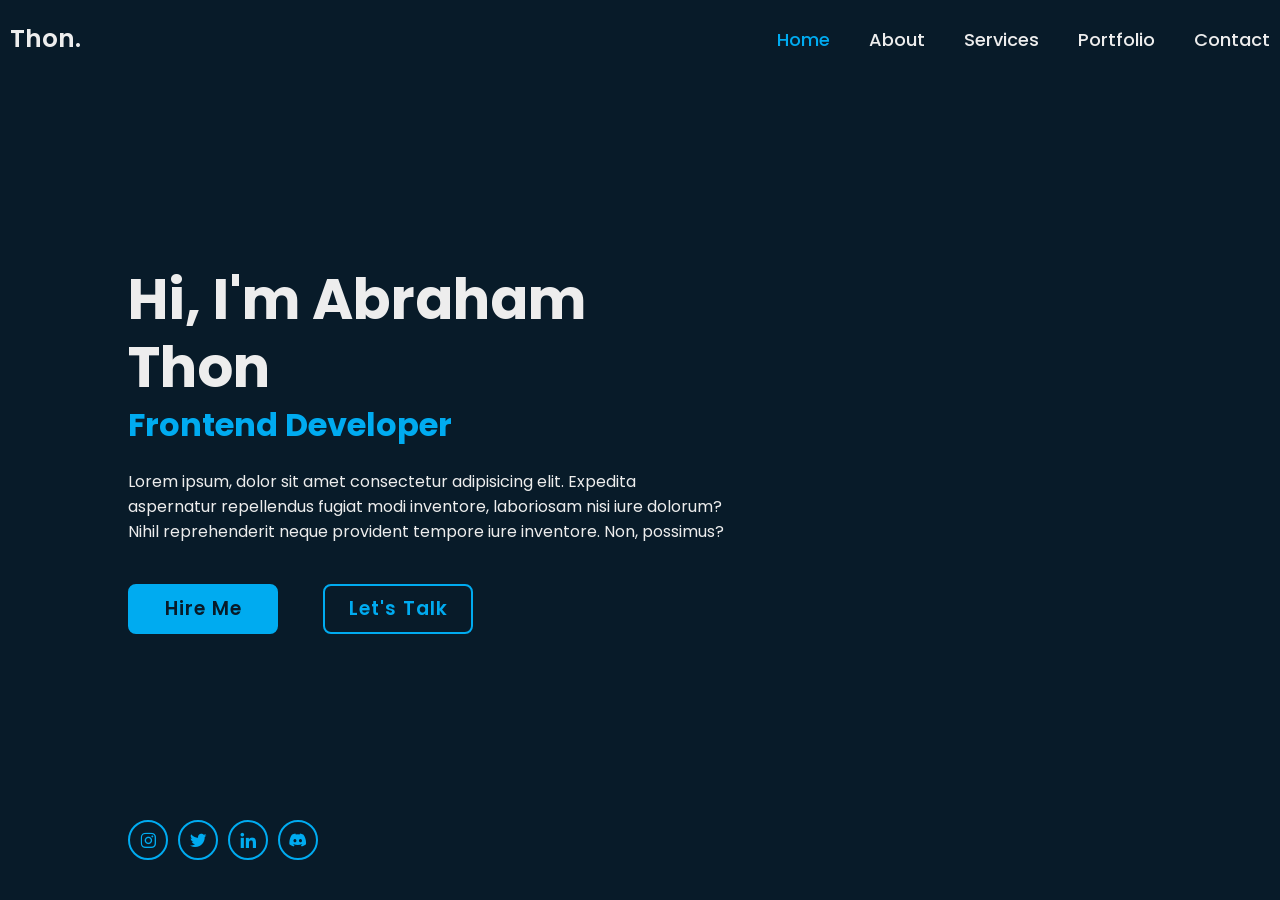
==== personal-portfolio.html @ 16f7fff0 "added more code" ====
<!DOCTYPE html>
<html lang="en">
<head>
    <meta charset="UTF-8">
    <meta name="viewport" content="width=device-width, initial-scale=1.0">
    <title>portfolio website</title>
    <link rel="stylesheet" href="port.css">
    <link href='https://unpkg.com/boxicons@2.1.4/css/boxicons.min.css' rel='stylesheet'>
</head>
<body>
    <header class="header">
        <a href="" class="logo">Thon.</a>

        <nav class="navbar">
            <a href="#" class="active">Home</a>
            <a href="#">About</a>
            <a href="#">Services</a>
            <a href="#">Portfolio</a>
            <a href="#">Contact</a>
        </nav>
    </header>
    <section class="home">
        <div class="home-content">
            <h1>Hi, I'm Abraham Thon</h1>
            <h3>Frontend Developer</h3>
            <p>
                Lorem ipsum, dolor sit amet consectetur adipisicing elit. Expedita aspernatur repellendus fugiat modi inventore, laboriosam nisi iure dolorum? Nihil reprehenderit neque provident tempore iure inventore. Non, possimus?
            </p>
            <div class="btn-box">
                <a href="#">Hire Me</a>
                <a href="#">Let's Talk</a>
            </div>
            <div class="home-sci">
                <a href="#"><i class='bx bxl-instagram' ></i></a>
                <a href="#"><i class='bx bxl-twitter'></i></a>
                <a href="#"><i class='bx bxl-linkedin' ></i></a>
                <a href="#"><i class='bx bxl-discord-alt' ></i></a>
                <!-- <a href="#"><i class='bx bxl-facebook'></i></a> -->
            </div>
        </div>
    </section>
</body>
---- port.css ----
@import url('https://fonts.googleapis.com/css2?family=Poppins:ital,wght@0,100;0,200;0,300;0,400;0,500;0,600;0,700;0,800;0,900;1,100;1,200;1,300;1,400;1,500;1,600;1,700;1,800;1,900&display=swap');


*{
    margin: 0;
    padding: 0;
    box-sizing: border-box;
    font-family: 'poppins', 'sans-serif';
}

body {
    background: #081b29;
    color: #ededed;
}

.header{
    position: fixed;
    top: 0;
    left: 0;
    width: 100%;
    padding: 20px 10px;
    background: transparent;
    display: flex;
    justify-content: space-between;
    align-items: center;
    z-index: 100;
}

.logo {
    font-size: 25px;
    color: #ededed;
    text-decoration: none;
    font-weight: 600;

}
.navbar a {
    font-size: 18px;
    color: #ededed;
    text-decoration: none;
    font-weight: 500;
    margin-left: 35px;
    transition: .3s;
}
.navbar a:hover,
.navbar a.active {
    color: #00abf0;
}
.home {
    display: flex;
    align-items: center;
    height: 100vh;
    padding: 0 10%;

}
.home-content {
    max-width: 600px;
}

.home-content h1 {
    font-size: 56px;
    font-weight: 700;
    line-height: 1.2;
}
.home-content h3 {
    font-size: 32px;
    font-weight: 700;
    color: #00abf0;
}

.home-content p {
    font-size: 16px;
    margin: 20px 0 40px;
}

.home-content .btn-box {
    display: flex;
    justify-content: space-between;
    width: 345px;
    height: 50px;
}

.btn-box a {
    position: relative;
    justify-content: center;
    align-items: center;
    display: inline-flex;
    width: 150px;
    height: 100%;
    background: #00abf0;
    border: 2px solid #00abf0;
    border-radius: 8px;
    font-size: 19px;
    color: #081b29;
    text-decoration: none;
    font-weight: 600;
    letter-spacing: 1px;
    z-index: 1;
    overflow: hidden;
    transition: .5s;
}

.btn-box a:hover   {
    color: #00abf0;
}

.btn-box a:nth-child(2) {
    background: transparent;
    color: #00abf0;
}

.btn-box a:nth-child(2):hover {
    color: #081b29;
} 

.btn-box a:nth-child(2)::before {
    background: #00abf0;
}

.btn-box a::before  {
    content: '';
    position: absolute;
    top: 0;
    left: 0;
    width: 0;
    height: 100%;
    background: #081b29;
    z-index: -1;
    transition: .5s;

}

.btn-box a:hover::before {
    width: 100%;
}

.home-sci {
    position: absolute;
    bottom: 40px;
    width: 190px;
    display: flex;
    justify-content: space-between;
}

.home-sci a {
    display: inline-flex;
    justify-content: center;
    align-items: center;
    width: 40px;
    height: 40px;
    background: transparent;
    border: 2px solid #00abf0;
    border-radius: 50px;
    font-size: 20px;
    color: #00abf0;
    text-decoration: none;
}
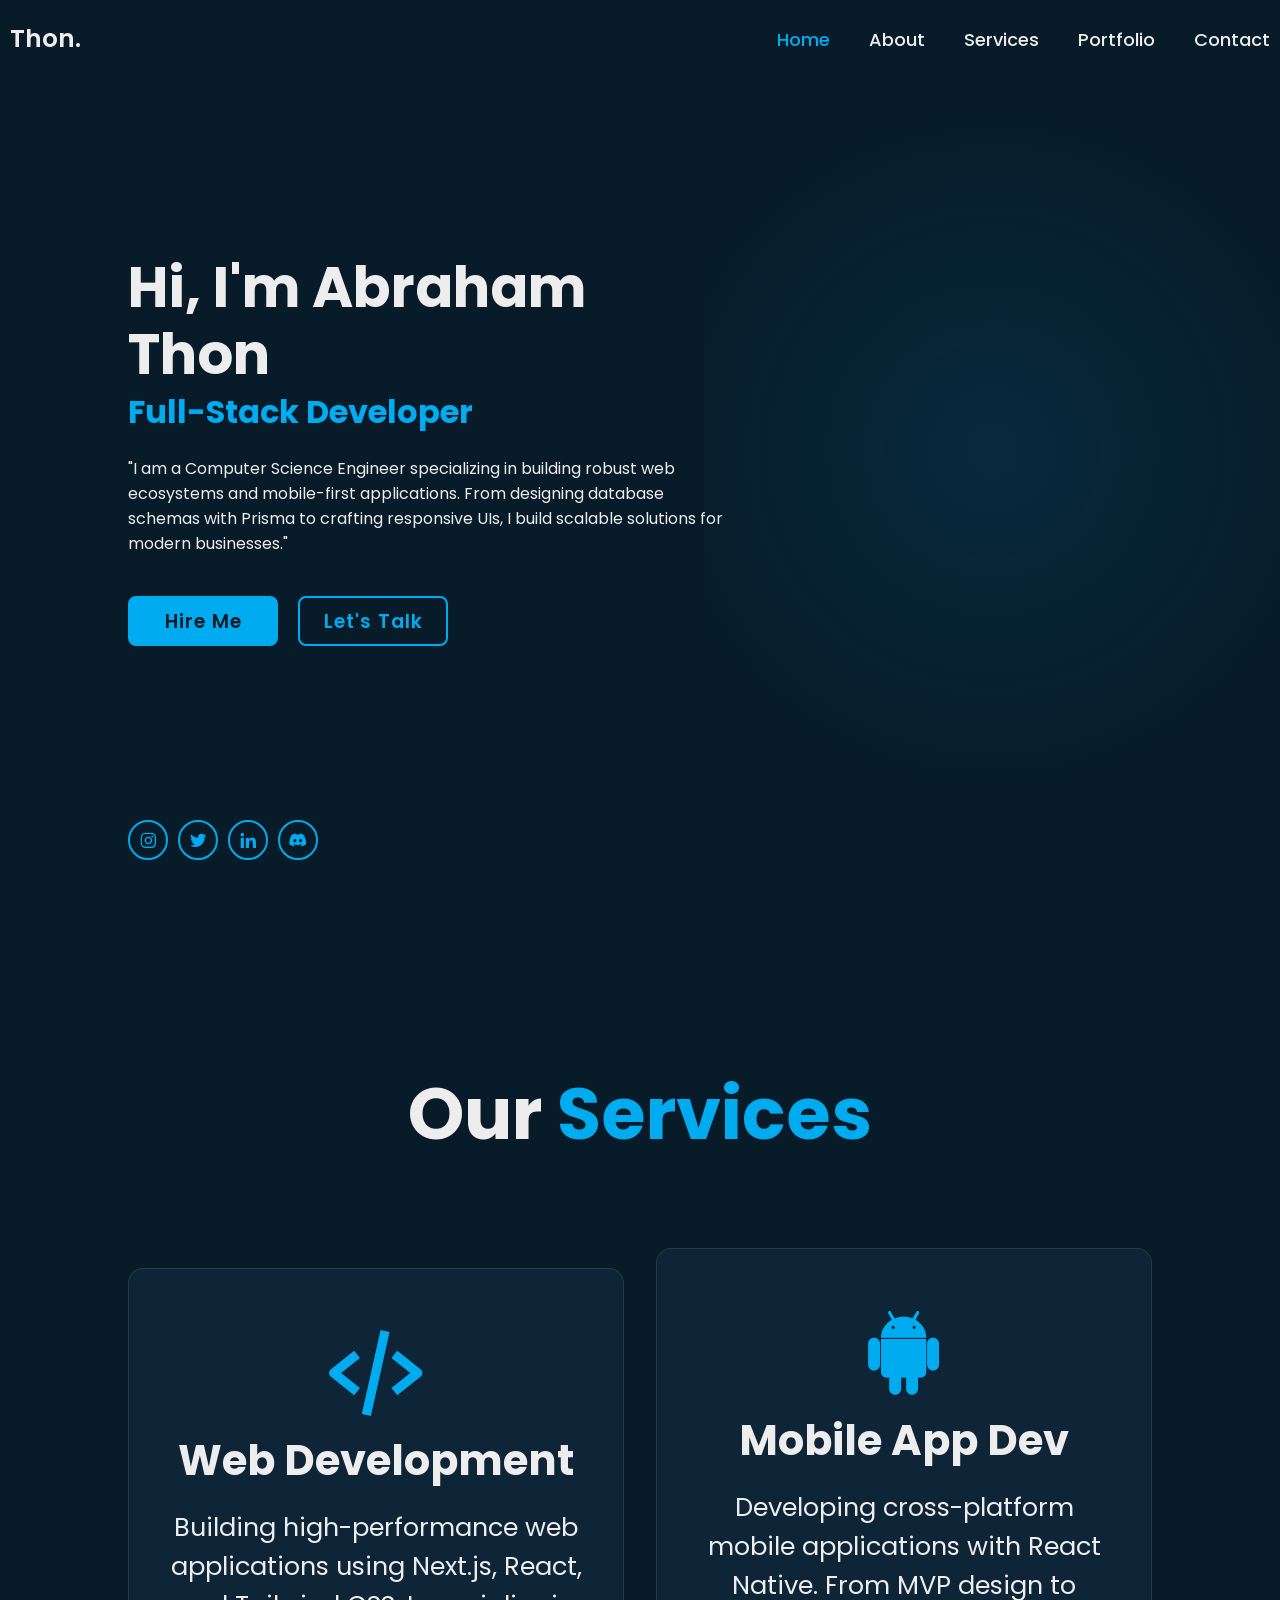
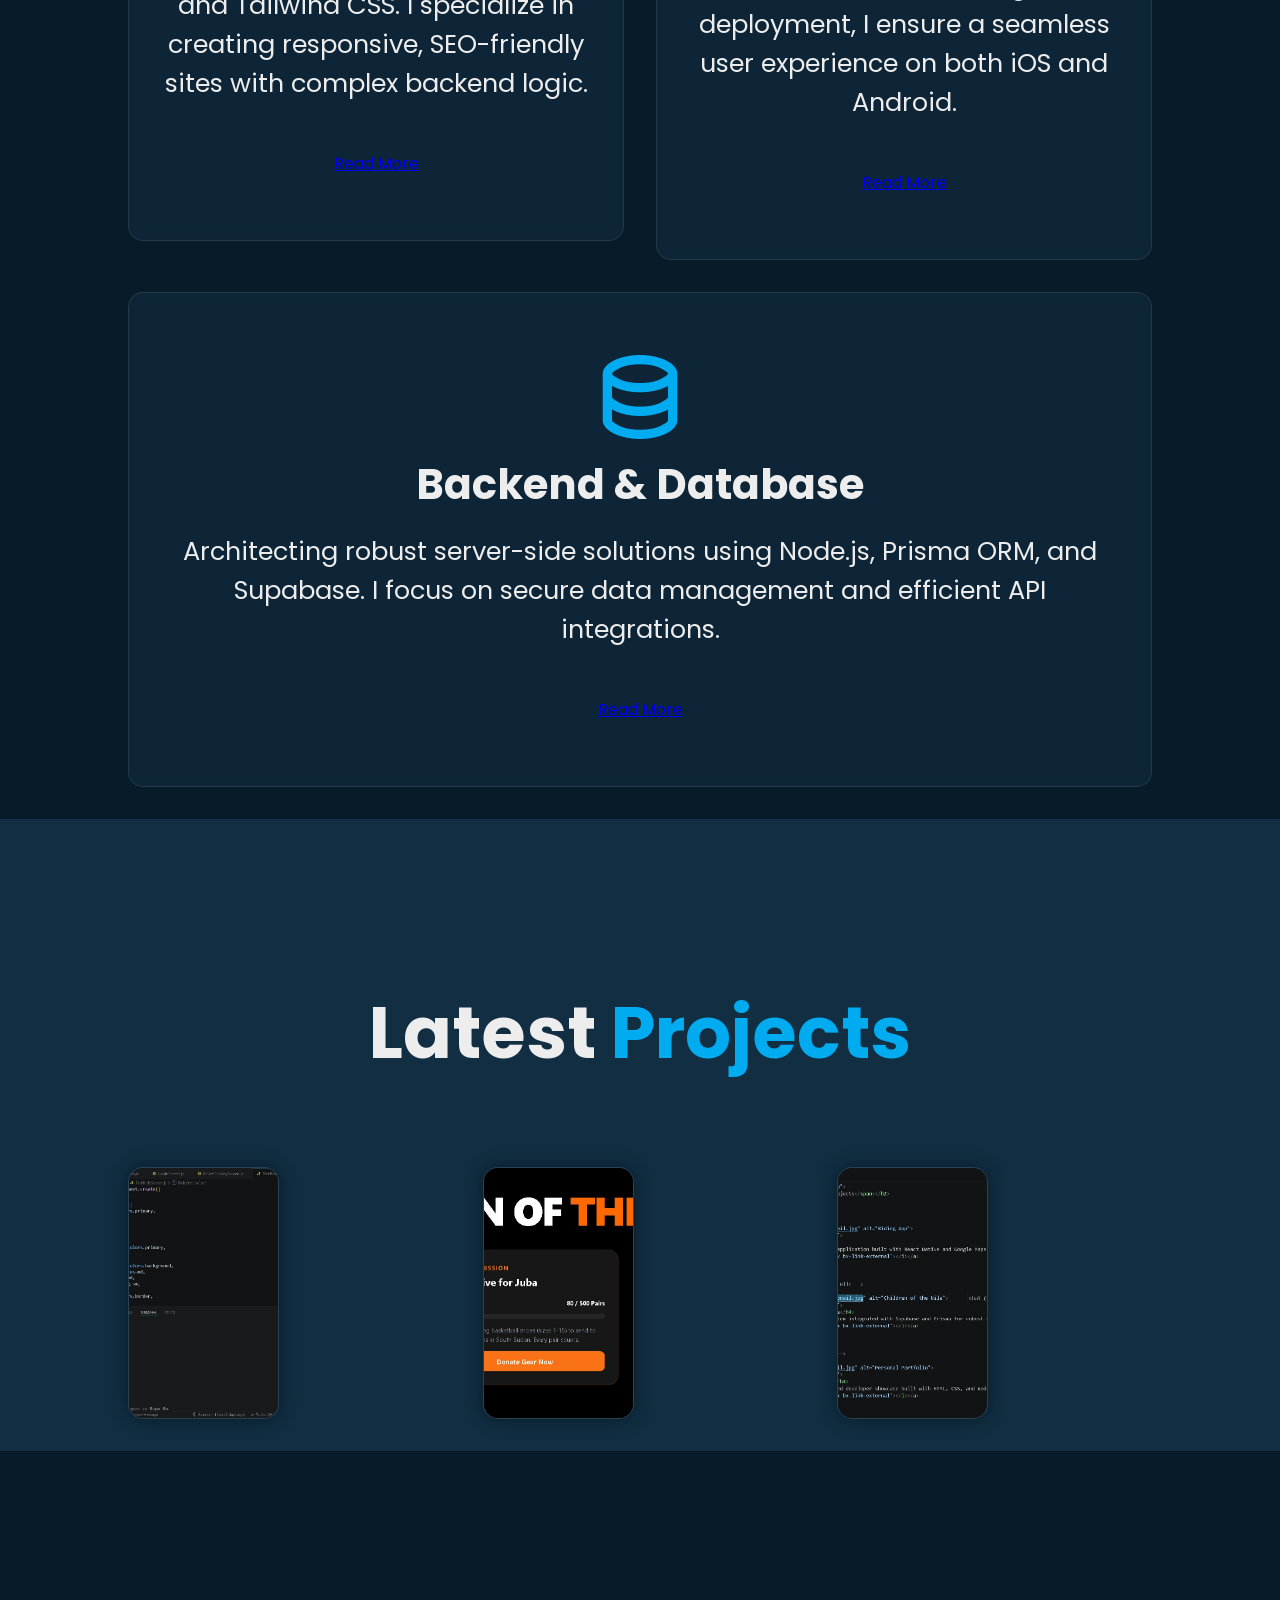
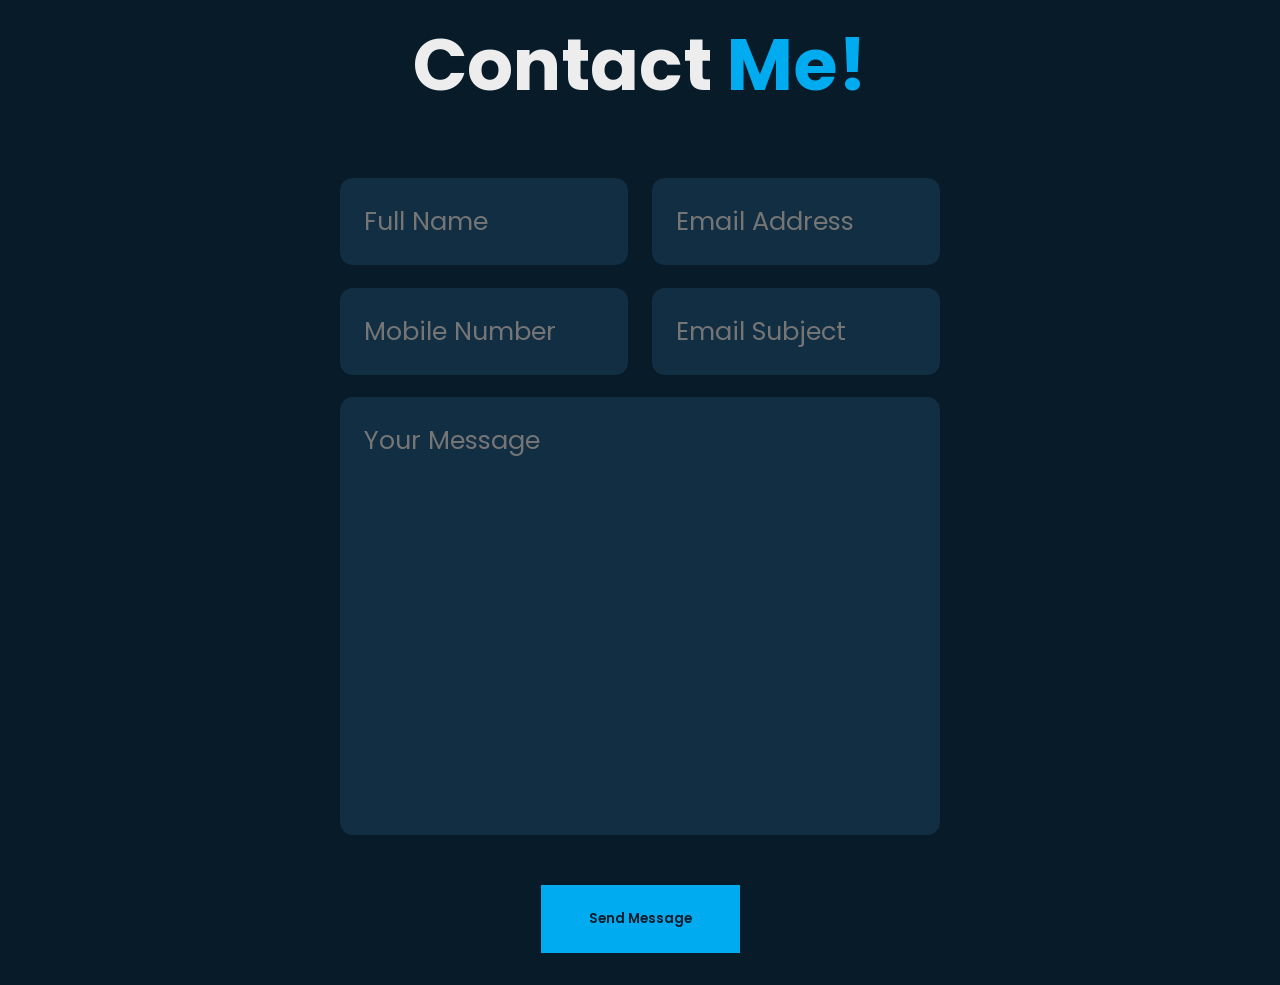
==== commit 35900481: "Refined UI: Added glassmorphism, responsive buttons, and portfolio grid" ====
--- a/personal-portfolio.html
+++ b/personal-portfolio.html
@@ -13,18 +13,18 @@
 
         <nav class="navbar">
             <a href="#" class="active">Home</a>
-            <a href="#">About</a>
-            <a href="#">Services</a>
-            <a href="#">Portfolio</a>
-            <a href="#">Contact</a>
+            <a href="#about">About</a>
+            <a href="#services">Services</a>
+            <a href="#portfolio">Portfolio</a>
+            <a href="#contact">Contact</a>
         </nav>
     </header>
     <section class="home">
         <div class="home-content">
             <h1>Hi, I'm Abraham Thon</h1>
-            <h3>Frontend Developer</h3>
+            <h3>Full-Stack Developer</h3>
             <p>
-                Lorem ipsum, dolor sit amet consectetur adipisicing elit. Expedita aspernatur repellendus fugiat modi inventore, laboriosam nisi iure dolorum? Nihil reprehenderit neque provident tempore iure inventore. Non, possimus?
+               "I am a Computer Science Engineer specializing in building robust web ecosystems and mobile-first applications. From designing database schemas with Prisma to crafting responsive UIs, I build scalable solutions for modern businesses."
             </p>
             <div class="btn-box">
                 <a href="#">Hire Me</a>
@@ -38,5 +38,83 @@
                 <!-- <a href="#"><i class='bx bxl-facebook'></i></a> -->
             </div>
         </div>
+        <span class="home-imgHover"></span>
     </section>
+    <section class="services" id="services">
+    <h2 class="heading">Our <span>Services</span></h2>
+
+    <div class="services-container">
+        <div class="services-box">
+            <i class='bx bx-code-alt'></i>
+            <h3>Web Development</h3>
+            <p>Building high-performance web applications using Next.js, React, and Tailwind CSS. I specialize in creating responsive, SEO-friendly sites with complex backend logic.</p>
+            <a href="#" class="btn">Read More</a>
+        </div>
+
+        <div class="services-box">
+            <i class='bx bxl-android'></i>
+            <h3>Mobile App Dev</h3>
+            <p>Developing cross-platform mobile applications with React Native. From MVP design to deployment, I ensure a seamless user experience on both iOS and Android.</p>
+            <a href="#" class="btn">Read More</a>
+        </div>
+
+        <div class="services-box">
+            <i class='bx bx-data'></i>
+            <h3>Backend & Database</h3>
+            <p>Architecting robust server-side solutions using Node.js, Prisma ORM, and Supabase. I focus on secure data management and efficient API integrations.</p>
+            <a href="#" class="btn">Read More</a>
+        </div>
+    </div>
+</section>
+<section class="portfolio" id="portfolio">
+    <h2 class="heading">Latest <span>Projects</span></h2>
+
+    <div class="portfolio-container">
+        <!-- Project 1: Riding App -->
+        <div class="portfolio-box">
+            <img src="riding-app-thumbnail.jpg" alt="Riding App">
+            <div class="portfolio-layer">
+                <h4>Riding App</h4>
+                <p>A full-stack mobile application built with React Native and Google Maps API for real-time ride tracking.</p>
+                <a href="#"><i class='bx bx-link-external'></i></a>
+            </div>
+        </div>
+
+        <!-- Project 2: Children of the Nile -->
+        <div class="portfolio-box">
+            <img src="nile-project-thumbnail.jpg" alt="Children of the Nile">
+            <div class="portfolio-layer">
+                <h4>Children of the Nile</h4>
+                <p>A Next.js web ecosystem integrated with Supabase and Prisma for robust data management and donor tracking.</p>
+                <a href="#"><i class='bx bx-link-external'></i></a>
+            </div>
+        </div>
+
+        <!-- Project 3: Portfolio Site -->
+        <div class="portfolio-box">
+            <img src="portfolio-thumbnail.jpg" alt="Personal Portfolio">
+            <div class="portfolio-layer">
+                <h4>Personal Portfolio</h4>
+                <p>A responsive, animated developer showcase built with HTML, CSS, and modern UI/UX principles.</p>
+                <a href="#"><i class='bx bx-link-external'></i></a>
+            </div>
+        </div>
+    </div>
+</section>
+<section class="contact" id="contact">
+    <h2 class="heading">Contact <span>Me!</span></h2>
+
+    <form action="#">
+        <div class="input-box">
+            <input type="text" placeholder="Full Name" required>
+            <input type="email" placeholder="Email Address" required>
+        </div>
+        <div class="input-box">
+            <input type="number" placeholder="Mobile Number">
+            <input type="text" placeholder="Email Subject">
+        </div>
+        <textarea name="" id="" cols="30" rows="10" placeholder="Your Message" required></textarea>
+        <input type="submit" value="Send Message" class="btn">
+    </form>
+</section>
 </body>
--- a/port.css
+++ b/port.css
@@ -1,7 +1,9 @@
 
 @import url('https://fonts.googleapis.com/css2?family=Poppins:ital,wght@0,100;0,200;0,300;0,400;0,500;0,600;0,700;0,800;0,900;1,100;1,200;1,300;1,400;1,500;1,600;1,700;1,800;1,900&display=swap');
 
-
+html {
+    scroll-behavior: smooth;
+}
 *{
     margin: 0;
     padding: 0;
@@ -28,10 +30,24 @@
 }
 
 .logo {
+    position: relative;
     font-size: 25px;
     color: #ededed;
     text-decoration: none;
     font-weight: 600;
+
+}
+
+.logo::before{
+    content: '';
+    position: absolute;
+    top: 0;
+    right: 0;
+    width: 100%;
+    height: 100%;
+    background: #081b29;
+    animation: showRight 1s ease forwards;
+    animation-delay: .4s;
 
 }
 .navbar a {
@@ -47,6 +63,8 @@
     color: #00abf0;
 }
 .home {
+    /* background: url('nature_.jpg') no-repeat; */
+    background-size: cover;
     display: flex;
     align-items: center;
     height: 100vh;
@@ -75,9 +93,18 @@
 
 .home-content .btn-box {
     display: flex;
-    justify-content: space-between;
-    width: 345px;
+    gap: 20px;
+    max-width: 100%;
     height: 50px;
+}
+@media (max-width: 450px) {
+    .home-content .btn-box {
+        flex-direction: column; /* Stack buttons on very small screens */
+        height: auto;
+    }
+    .btn-box a {
+        width: 100%; /* Full width buttons on mobile */
+    }
 }
 
 .btn-box a {
@@ -143,6 +170,7 @@
 }
 
 .home-sci a {
+    position: relative;
     display: inline-flex;
     justify-content: center;
     align-items: center;
@@ -154,4 +182,278 @@
     font-size: 20px;
     color: #00abf0;
     text-decoration: none;
+    z-index: 1;
+    overflow: hidden;   
+    transition: .5s; 
+}
+
+.home-sci a:hover   {
+    color: #081b29;
+} 
+
+.home-sci a::before {
+    content: '';
+    position: absolute;
+    top: 0;
+    left: 0;
+    width: 0%;
+    height: 100%;
+    background: #00abf0;
+    z-index: -1;
+    transition: .5s;
+}
+
+.home-sci a:hover::before   {
+    width: 100%;
+}
+
+.home-imgHover {
+    position: absolute;
+    top: 0;
+    right: 0;
+    width: 45%; /* Slightly smaller for better balance */
+    height: 100%;
+    background: transparent;
+    transition: 3s;
+    /* Optional: Add a subtle glow or background image here */
+    background: radial-gradient(circle at center, rgba(0, 171, 240, 0.1) 0%, transparent 70%);
+    pointer-events: none; /* Allows you to click things 'under' the glow */
+}
+
+/* Create a glowing border effect on hover */
+.home:hover .home-imgHover {
+    background: radial-gradient(circle at center, rgba(0, 171, 240, 0.2) 0%, transparent 80%);
+}
+
+/* KEYFRAMES ANIMATION */
+@keyframes showRight {
+    100% {
+        width: 0;
+    }
+}
+.home-content h1, 
+.home-content h3, 
+.home-content p, 
+.home-content .btn-box {
+    opacity: 0;
+    animation: fadeInUp 0.8s ease forwards;
+}
+
+.home-content h1 { animation-delay: 0.5s; }
+.home-content h3 { animation-delay: 0.7s; }
+.home-content p { animation-delay: 0.9s; }
+.home-content .btn-box { animation-delay: 1.1s; }
+
+@keyframes fadeInUp {
+    from {
+        opacity: 0;
+        transform: translateY(20px);
+    }
+    to {
+        opacity: 1;
+        transform: translateY(0);
+    }
+}
+.services {
+    min-height: 100vh;
+    padding: 10rem 10% 2rem;
+    background: #081b29; /* Keeping your dark theme */
+}
+
+.heading {
+    font-size: 4.5rem;
+    text-align: center;
+    margin-bottom: 5rem;
+}
+
+.heading span {
+    color: #00abf0; /* Using your accent color[cite: 3] */
+}
+
+.services-container {
+    display: flex;
+    justify-content: center;
+    align-items: center;
+    flex-wrap: wrap;
+    gap: 2rem;
+}
+
+.services-box {
+    flex: 1 1 30rem;
+    background: rgba(17, 46, 66, 0.6); /* Slightly transparent */
+    padding: 3rem 2rem 4rem;
+    border-radius: 15px;
+    text-align: center;
+    border: 1px solid rgba(255, 255, 255, 0.1); /* Subtle border */
+    transition: 0.3s ease;
+    backdrop-filter: blur(8px); /* The "frosted glass" look */
+}
+
+.services-box:hover {
+    border-color: #00abf0;
+    transform: translateY(-5px);
+    box-shadow: 0 10px 20px rgba(0, 0, 0, 0.3);
+}
+
+.services-box i {
+    font-size: 7rem;
+    color: #00abf0;
+}
+
+.services-box h3 {
+    font-size: 2.6rem;
+}
+
+.services-box p {
+    font-size: 1.6rem;
+    margin: 1rem 0 3rem;
+}
+.portfolio {
+    background: #112e42; /* Slightly lighter dark for contrast */
+    padding: 10rem 10% 2rem;
+}
+
+.portfolio-container {
+    display: grid;
+    grid-template-columns: repeat(auto-fit, minmax(300px, 1fr));
+    align-items: center;
+    gap: 2.5rem;
+}
+
+.portfolio-box {
+    position: relative;
+    border-radius: 15px;
+    box-shadow: 0 0 1rem #081b29;
+    overflow: hidden;
+    display: flex;
+    background: rgba(17, 46, 66, 0.6); /* Slightly transparent */
+    backdrop-filter: blur(8px); /* The "frosted glass" look */
+    border: 1px solid rgba(255, 255, 255, 0.1); /* Subtle border */
+    width: 48%; /* Keeps two inputs side-by-side on desktop */
+}
+
+.portfolio-box img {
+    width: 100%;
+    transition: .5s ease;
+    height: 250px;
+    object-fit: cover;
+}
+
+.portfolio-box:hover img {
+    transform: translateY(-5px);
+    border-color: #00abf0;
+    box-shadow: 0 10px 20px rgba(0, 0, 0, 0.3);
+}
+
+.portfolio-layer {
+    position: absolute;
+    bottom: 0;
+    left: 0;
+    width: 100%;
+    height: 100%;
+    background: linear-gradient(rgba(0, 0, 0, .1), #00abf0); /* Using your accent blue */
+    display: flex;
+    justify-content: center;
+    align-items: center;
+    flex-direction: column;
+    text-align: center;
+    padding: 0 2rem;
+    transform: translateY(100%);
+    transition: .5s ease;
+    overflow: hidden;
+}
+
+.portfolio-box:hover .portfolio-layer {
+    transform: translateY(0);
+}
+
+.portfolio-layer h4 {
+    font-size: 3rem;
+    color: #081b29;
+}
+
+.portfolio-layer p {
+    font-size: 1.4rem;
+    margin: .3rem 0 1rem;
+    color: #081b29;
+    font-weight: 500;
+}
+
+.portfolio-layer a {
+    display: inline-flex;
+    justify-content: center;
+    align-items: center;
+    width: 5rem;
+    height: 5rem;
+    background: #ededed;
+    border-radius: 50%;
+}
+
+.portfolio-layer a i {
+    font-size: 2rem;
+    color: #081b29;
+}.contact {
+    min-height: 100vh;
+    padding: 10rem 10% 2rem;
+    background: #081b29; /* Matches your main background */
+}
+
+.contact h2 {
+    margin-bottom: 3rem;
+}
+
+.contact form {
+    max-width: 600px;
+    margin: 0 auto;
+    text-align: center;
+}
+
+.contact form .input-box {
+    display: flex;
+    justify-content: space-between;
+    flex-wrap: wrap;
+    gap: 10px;
+}
+
+.contact form .input-box input,
+.contact form textarea {
+    width: 100%;
+    padding: 1.5rem;
+    font-size: 1.6rem;
+    color: #ededed;
+    background: #112e42;
+    border-radius: .8rem;
+    margin: .7rem 0;
+    border: none;
+}
+
+/* Specific sizing for side-by-side inputs on desktop */
+.contact form .input-box input {
+    width: 48%; /* Keeps two inputs side-by-side on desktop */
+}
+
+.contact form textarea {
+    resize: none;
+}
+
+.contact form .btn {
+    margin-top: 2rem;
+    cursor: pointer;
+    background: #00abf0; /* Your signature blue */
+    color: #081b29;
+    border: none;
+    padding: 1.5rem 3rem;
+    font-weight: 600;
+    transition: .5s;
+}
+
+.contact form .btn:hover {
+    box-shadow: 0 0 1rem #00abf0;
+}
+
+/* Mobile Responsiveness for Form */
+@media (max-width: 600px) {
+    .contact form .input-box input {
+        width: 100%;
+    }
 }
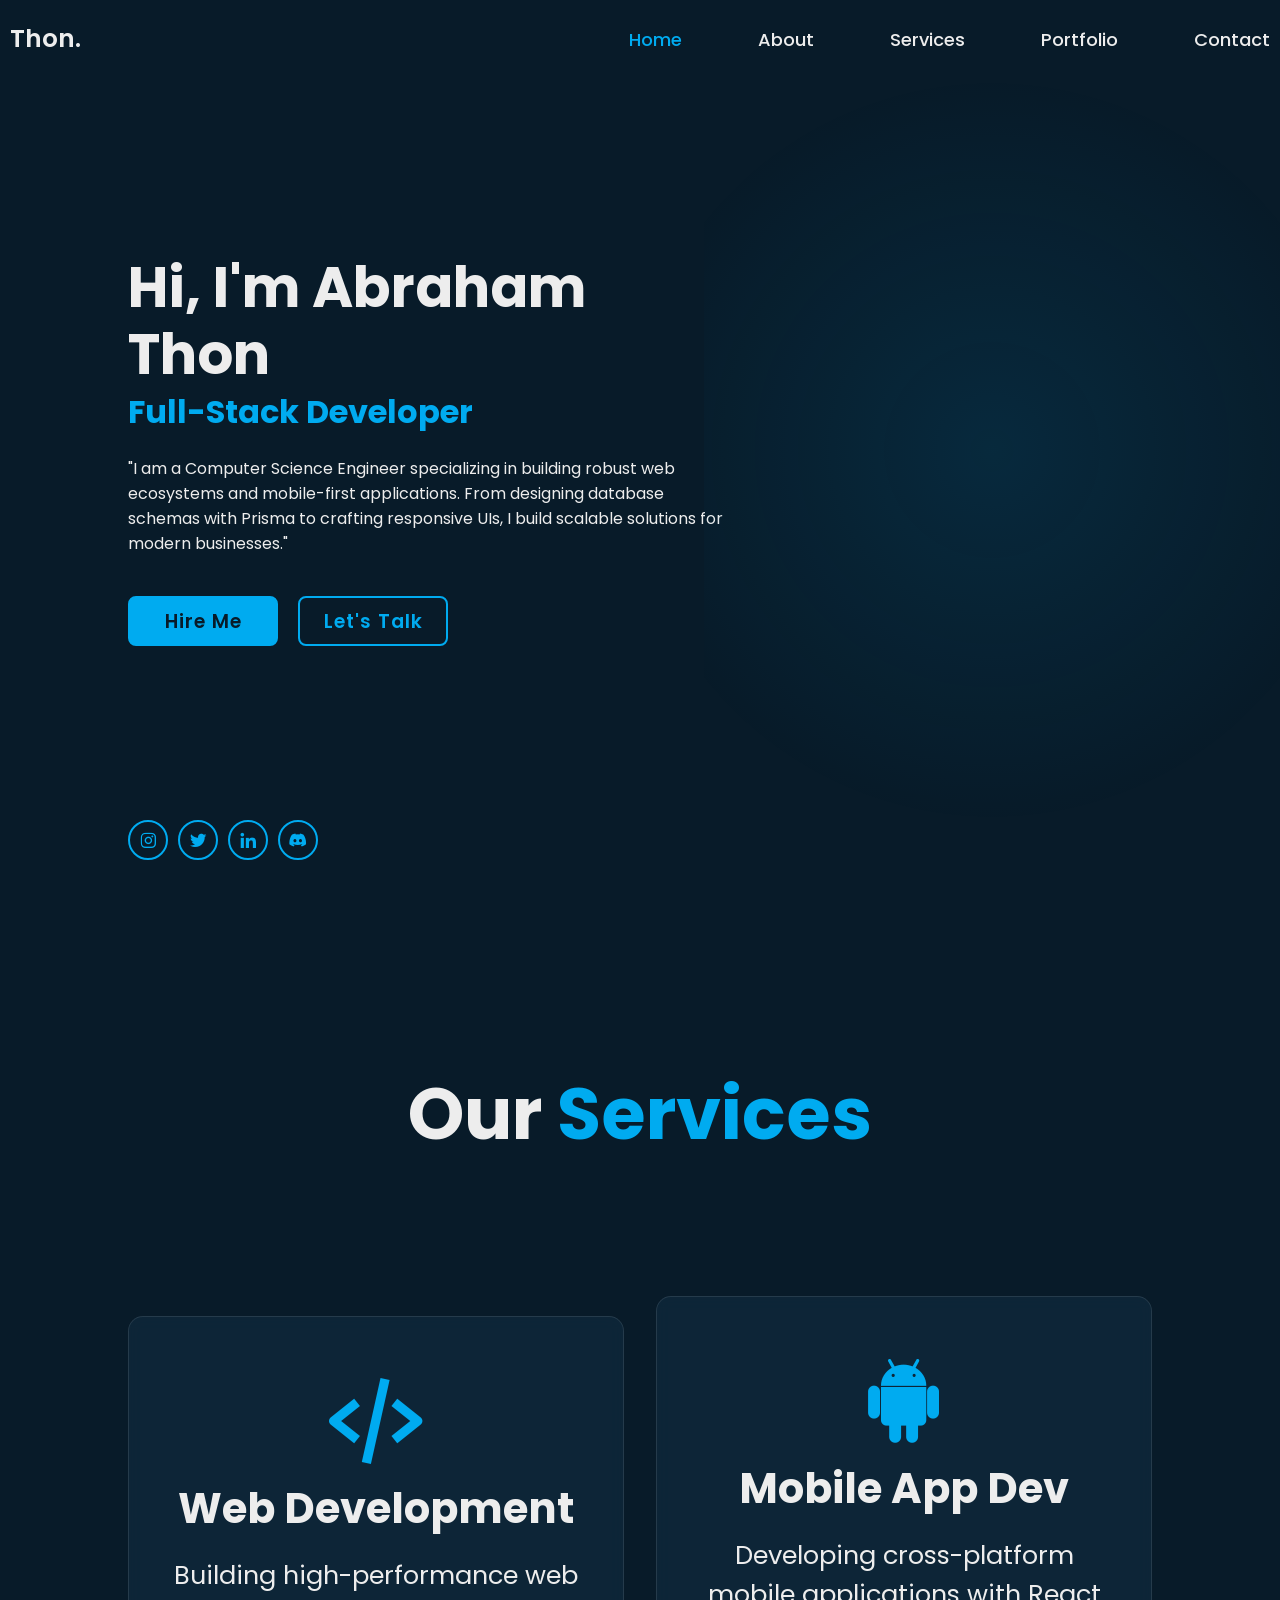
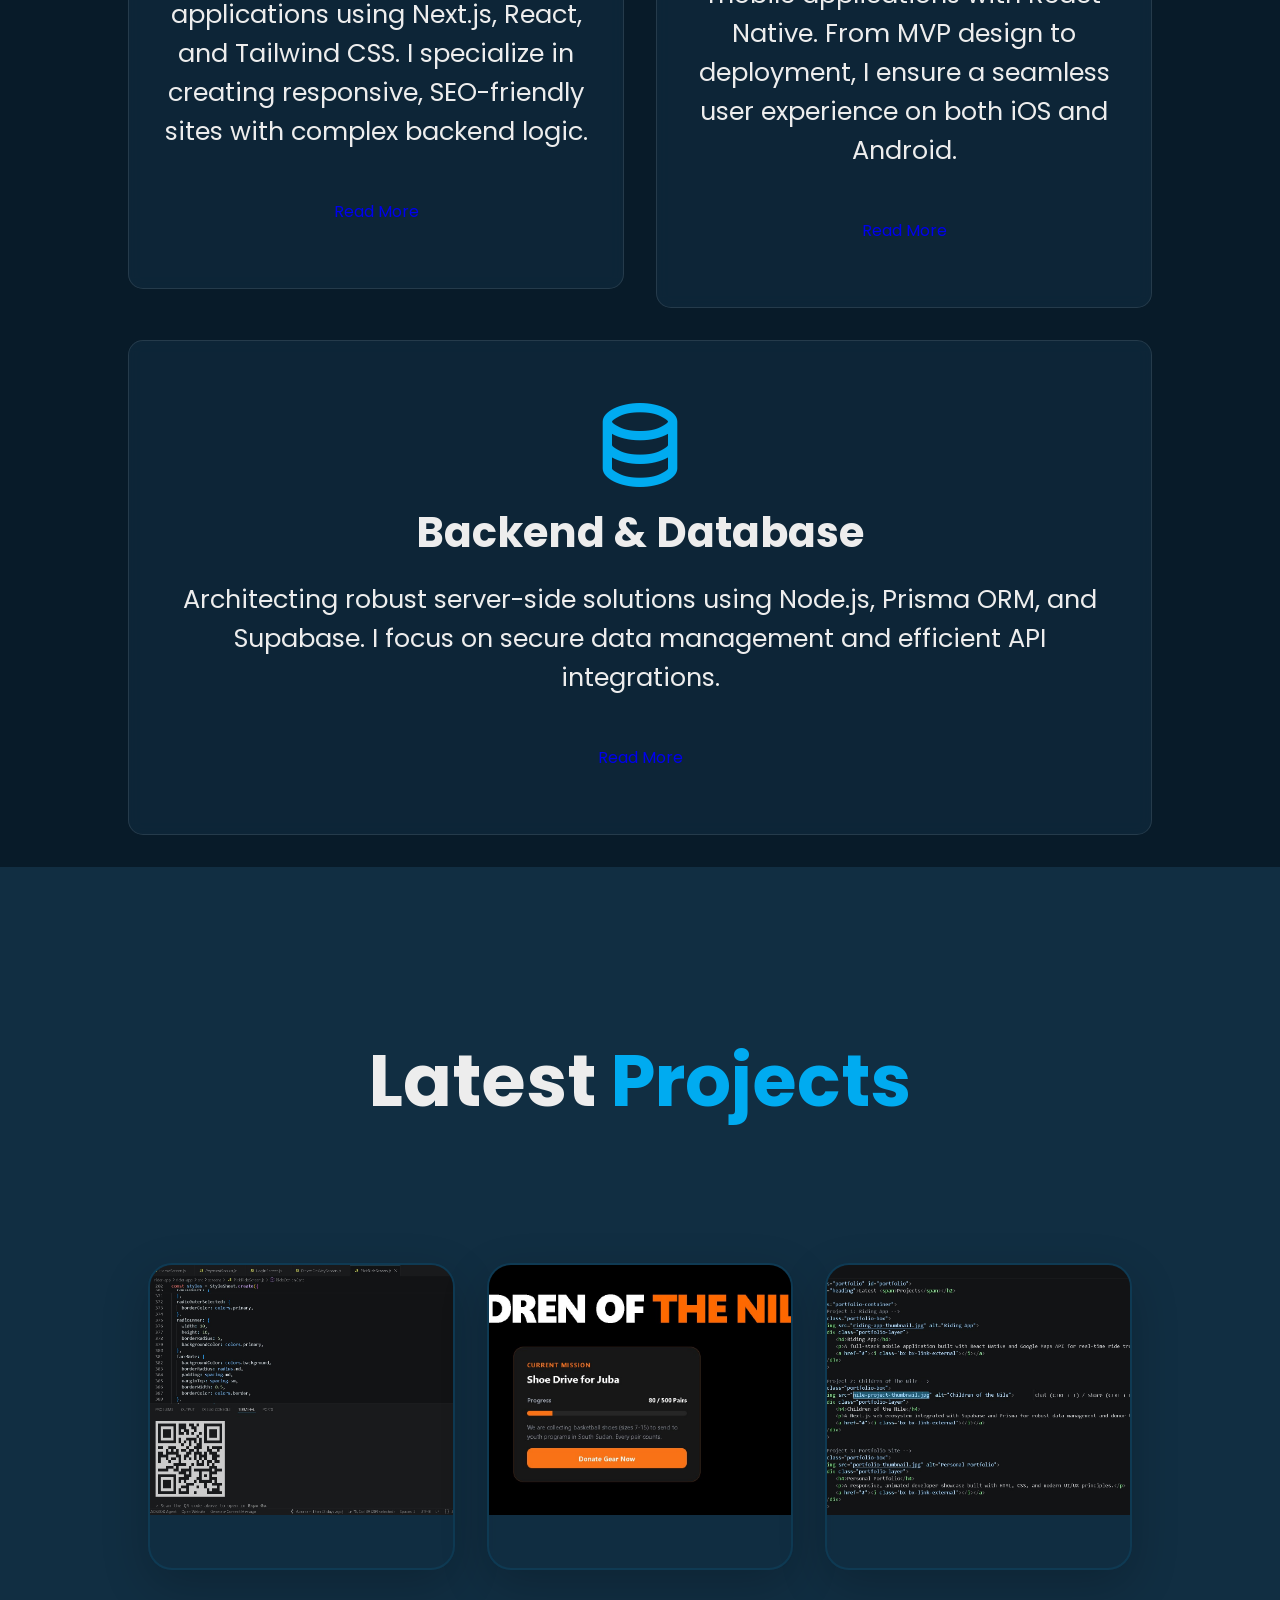
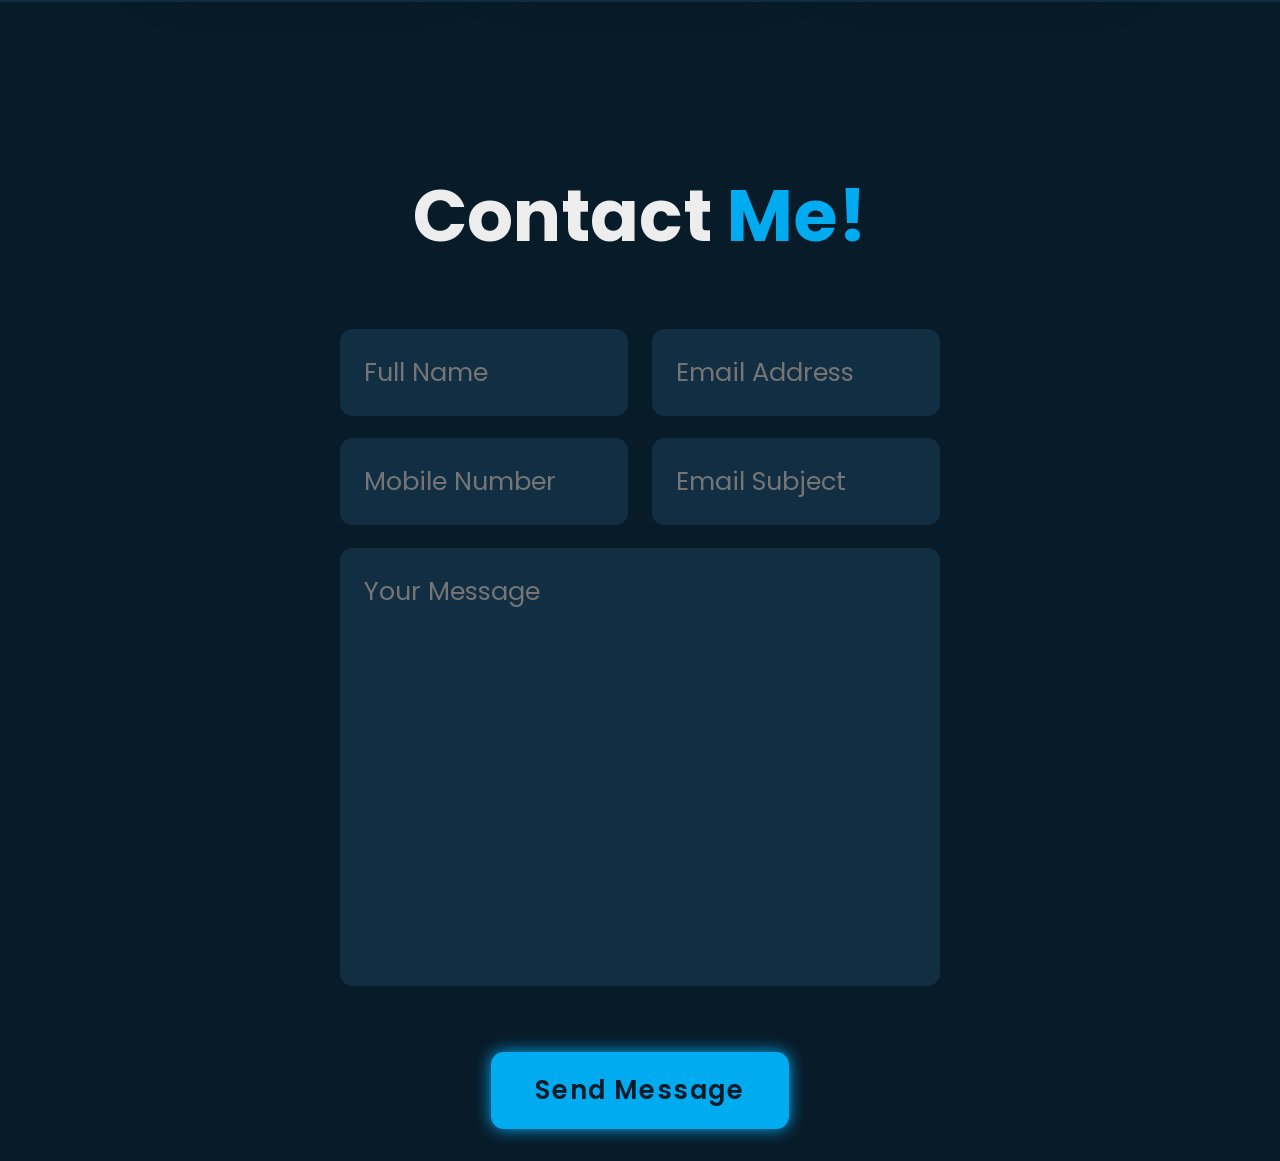
==== commit 103caa29: "worked the portfolio" ====
--- a/personal-portfolio.html
+++ b/personal-portfolio.html
@@ -74,7 +74,7 @@
         <div class="portfolio-box">
             <img src="riding-app-thumbnail.jpg" alt="Riding App">
             <div class="portfolio-layer">
-                <h4>Riding App</h4>
+                <h3>Riding App</h3>
                 <p>A full-stack mobile application built with React Native and Google Maps API for real-time ride tracking.</p>
                 <a href="#"><i class='bx bx-link-external'></i></a>
             </div>
@@ -84,7 +84,7 @@
         <div class="portfolio-box">
             <img src="nile-project-thumbnail.jpg" alt="Children of the Nile">
             <div class="portfolio-layer">
-                <h4>Children of the Nile</h4>
+                <h3>Children of the Nile</h3>
                 <p>A Next.js web ecosystem integrated with Supabase and Prisma for robust data management and donor tracking.</p>
                 <a href="#"><i class='bx bx-link-external'></i></a>
             </div>
@@ -94,7 +94,7 @@
         <div class="portfolio-box">
             <img src="portfolio-thumbnail.jpg" alt="Personal Portfolio">
             <div class="portfolio-layer">
-                <h4>Personal Portfolio</h4>
+                <h3>Personal Portfolio</h3>
                 <p>A responsive, animated developer showcase built with HTML, CSS, and modern UI/UX principles.</p>
                 <a href="#"><i class='bx bx-link-external'></i></a>
             </div>
--- a/port.css
+++ b/port.css
@@ -2,18 +2,30 @@
 @import url('https://fonts.googleapis.com/css2?family=Poppins:ital,wght@0,100;0,200;0,300;0,400;0,500;0,600;0,700;0,800;0,900;1,100;1,200;1,300;1,400;1,500;1,600;1,700;1,800;1,900&display=swap');
 
 html {
+    overflow-x: hidden;
     scroll-behavior: smooth;
 }
 *{
     margin: 0;
     padding: 0;
+    box-sizing: inherit;
+    font-family: 'poppins', 'sans-serif';
+    outline: none;
+    border: none;
+    text-decoration: none;
+}
+html, body {
+    width: 100%;
+    margin: 0;
+    padding: 0;
+    overflow-x: hidden; /* This kills the horizontal scroll */
     box-sizing: border-box;
-    font-family: 'poppins', 'sans-serif';
 }
 
 body {
     background: #081b29;
     color: #ededed;
+    overflow-x: hidden;
 }
 
 .header{
@@ -57,6 +69,7 @@
     font-weight: 500;
     margin-left: 35px;
     transition: .3s;
+    margin-left: 4.5rem;
 }
 .navbar a:hover,
 .navbar a.active {
@@ -263,7 +276,7 @@
 .heading {
     font-size: 4.5rem;
     text-align: center;
-    margin-bottom: 5rem;
+    margin-bottom: 8rem;
 }
 
 .heading span {
@@ -317,19 +330,24 @@
     display: grid;
     grid-template-columns: repeat(auto-fit, minmax(300px, 1fr));
     align-items: center;
-    gap: 2.5rem;
+    gap: 2rem;
+    width: 100%;
+    padding: 0 2rem;
+    max-width: 1200px;
+    margin: 0 auto;
+    padding: 0 20px;
 }
 
 .portfolio-box {
     position: relative;
-    border-radius: 15px;
-    box-shadow: 0 0 1rem #081b29;
+    aspect-ratio: 1 / 1;
+    border-radius: 1.5rem;
+    box-shadow: 0 1rem 3rem rgba(0, 0, 0, 0.2);
     overflow: hidden;
     display: flex;
-    background: rgba(17, 46, 66, 0.6); /* Slightly transparent */
-    backdrop-filter: blur(8px); /* The "frosted glass" look */
-    border: 1px solid rgba(255, 255, 255, 0.1); /* Subtle border */
-    width: 48%; /* Keeps two inputs side-by-side on desktop */
+    background: rgba(17, 46, 66, 0.6); 
+    backdrop-filter: blur(8px); 
+    border: 2px solid rgba(0, 171, 240, 0.1);
 }
 
 .portfolio-box img {
@@ -367,7 +385,7 @@
     transform: translateY(0);
 }
 
-.portfolio-layer h4 {
+.portfolio-layer h3 {
     font-size: 3rem;
     color: #081b29;
 }
@@ -437,18 +455,26 @@
 }
 
 .contact form .btn {
-    margin-top: 2rem;
+    display: inline-block;
+    padding: 1.2rem 2.8rem;
+    background: #00abf0; /* Your signature blue */
+    border-radius: .8rem; /* Matches the square-ish rounded corners of 'Hire Me' */
+    box-shadow: 0 0 1rem #00abf0;
+    font-size: 1.6rem;
+    color: #081b29;
+    letter-spacing: .1rem;
+    font-weight: 600;
+    transition: .5s ease;
     cursor: pointer;
-    background: #00abf0; /* Your signature blue */
-    color: #081b29;
-    border: none;
-    padding: 1.5rem 3rem;
-    font-weight: 600;
-    transition: .5s;
+    border: none; /* Removes default button border */
+    margin-top: 3rem;
 }
 
 .contact form .btn:hover {
-    box-shadow: 0 0 1rem #00abf0;
+    box-shadow: none; /* Or keep a glow if 'Hire Me' has one */
+    background: transparent;
+    color: #00abf0;
+    border: 2px solid #00abf0;
 }
 
 /* Mobile Responsiveness for Form */
@@ -456,4 +482,20 @@
     .contact form .input-box input {
         width: 100%;
     }
+}
+section {
+    padding: 12rem 10% 12rem; /* Increased top/bottom padding for "breathability" */
+}
+@media (max-width: 768px) {
+    section {
+        padding: 5rem 5% 5rem; /* Less side padding on mobile */
+    }
+
+    .heading {
+        font-size: 3.5rem; /* Shrink headers so they don't break lines */
+    }
+
+    .navbar {
+        display: none; /* We will need a hamburger menu later */
+    }
 }
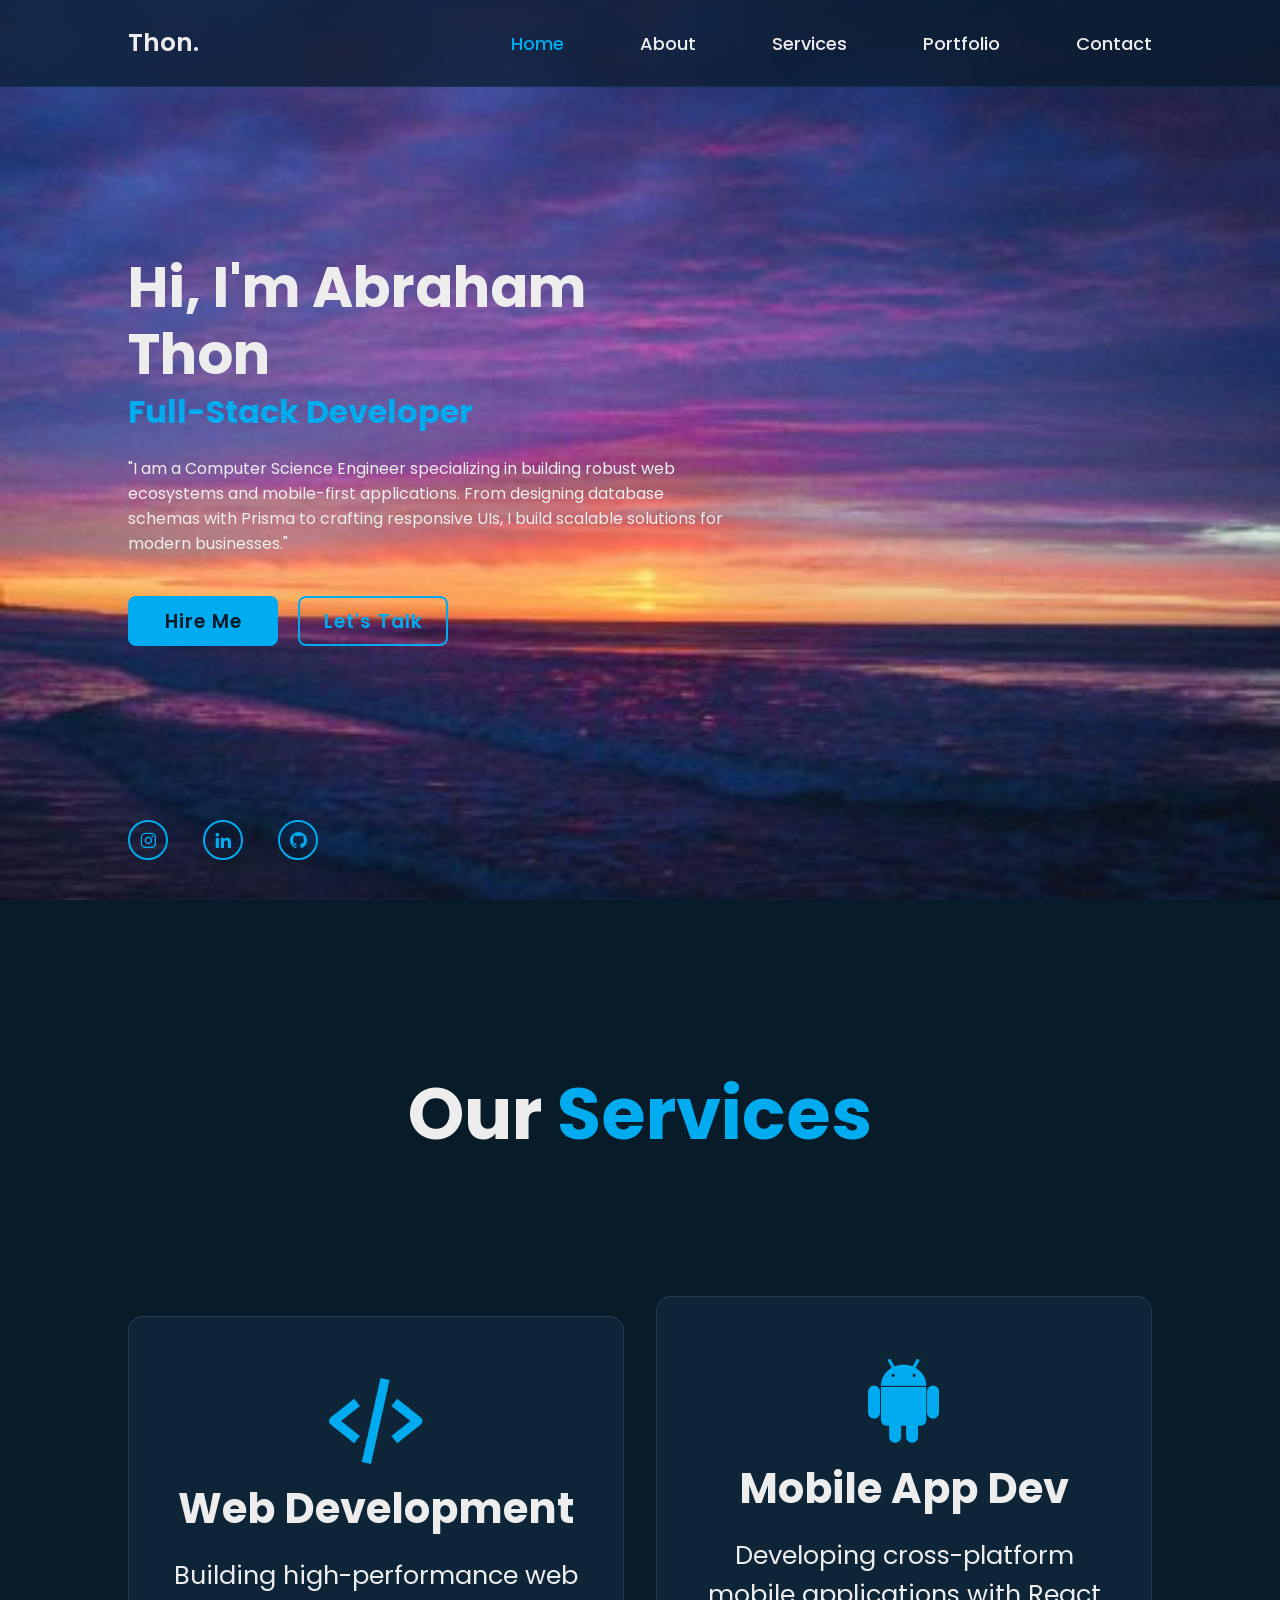
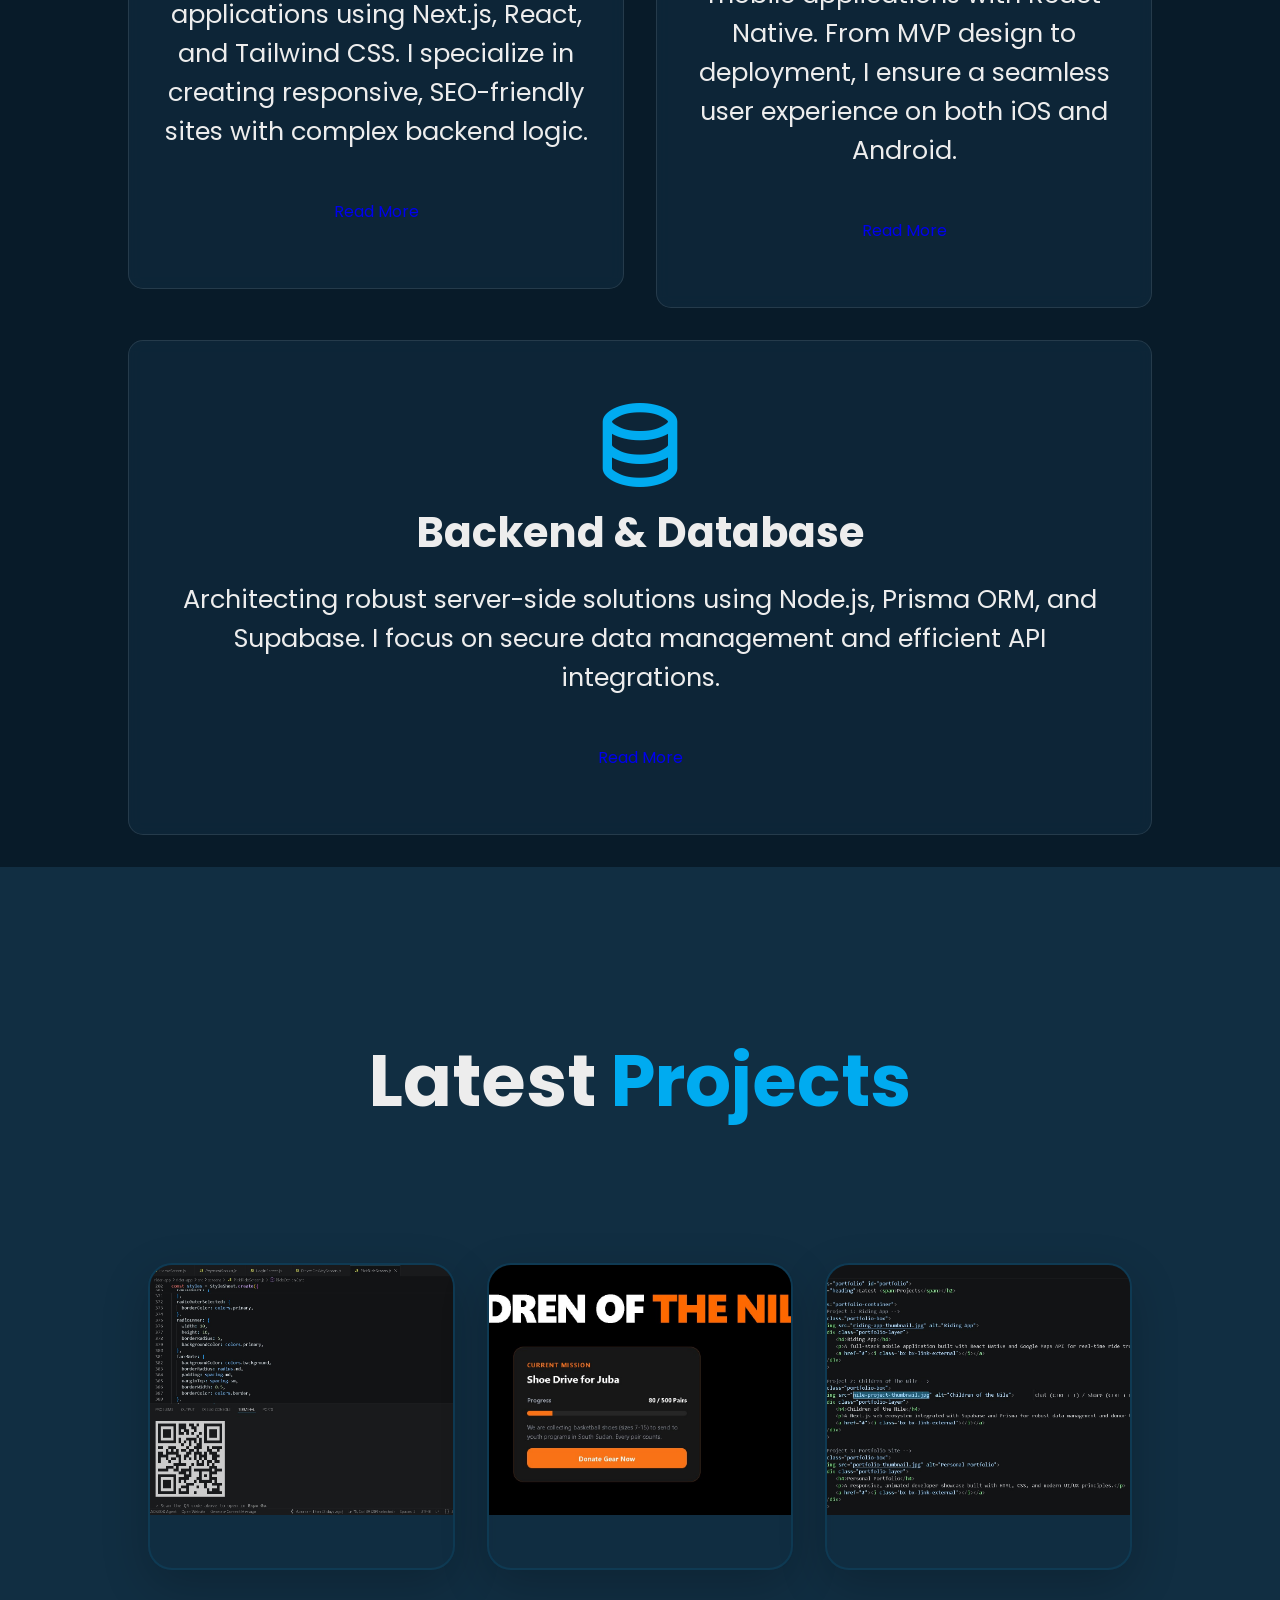
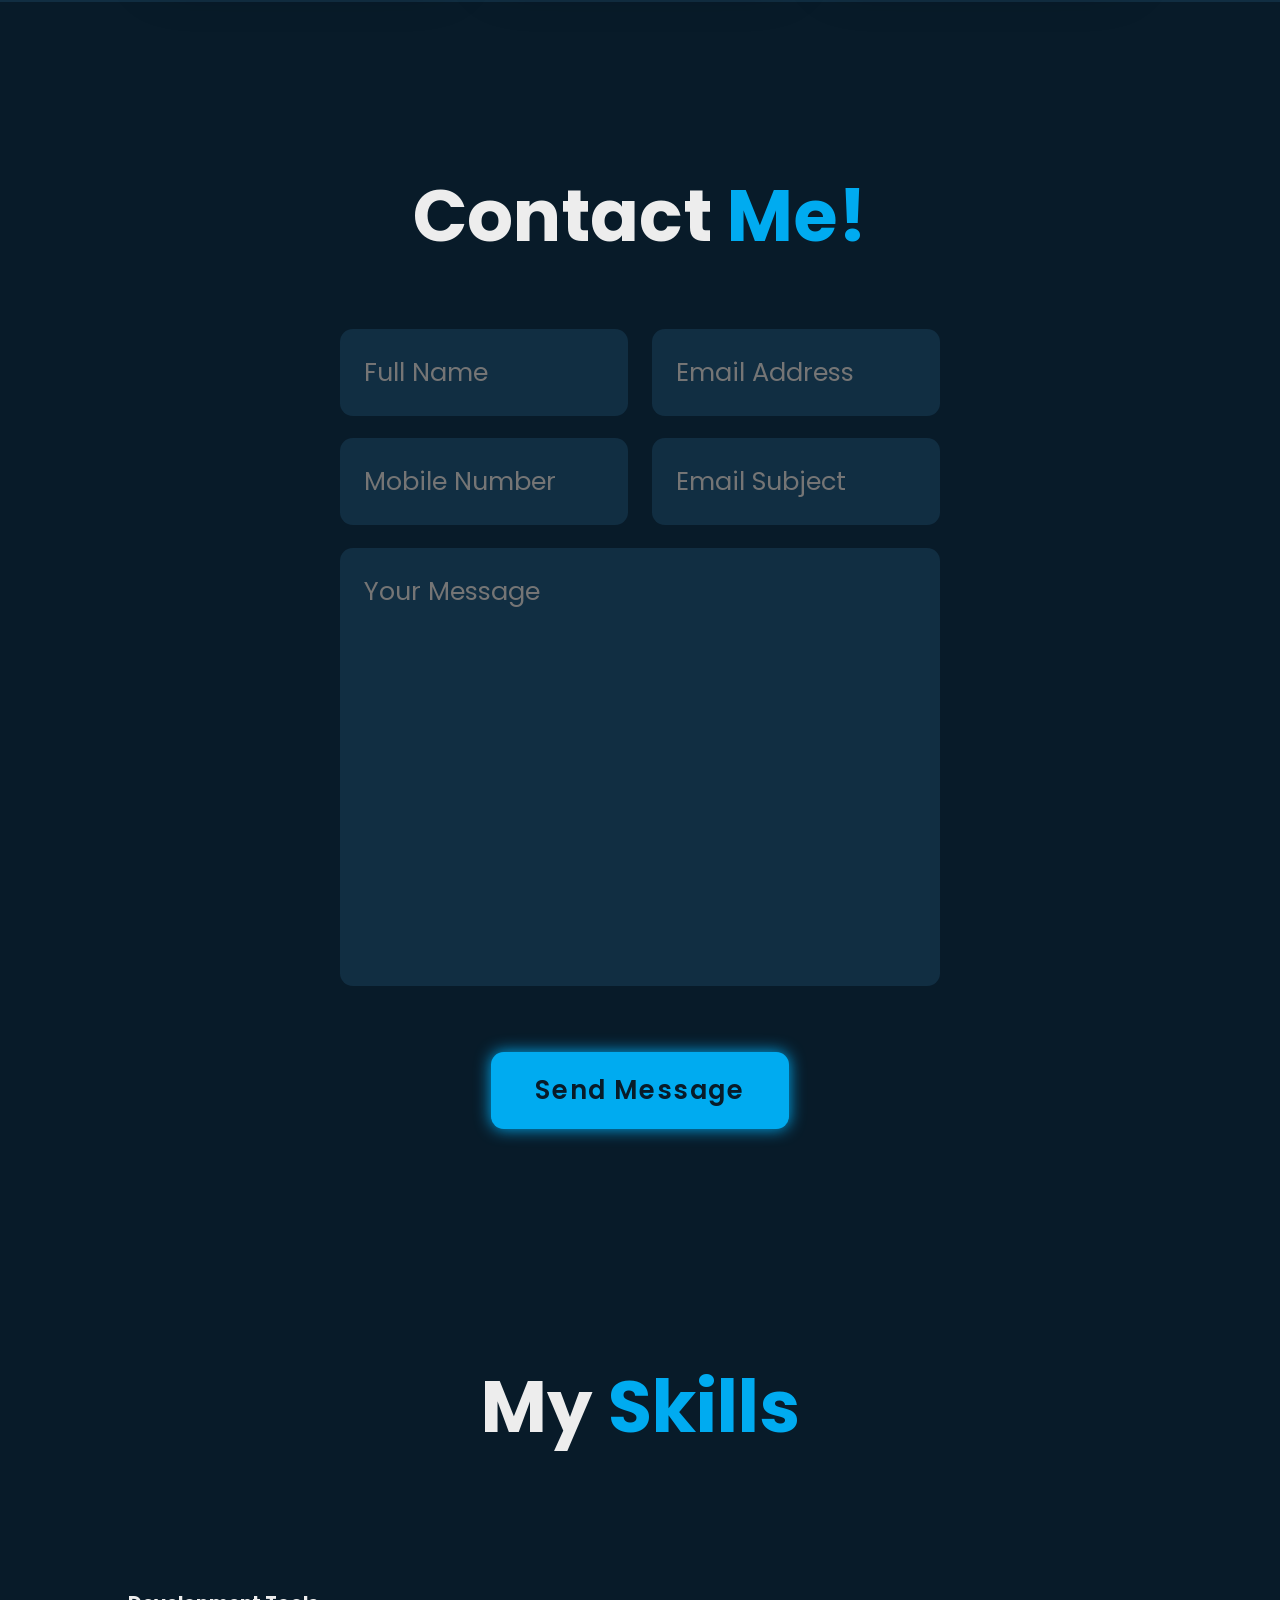
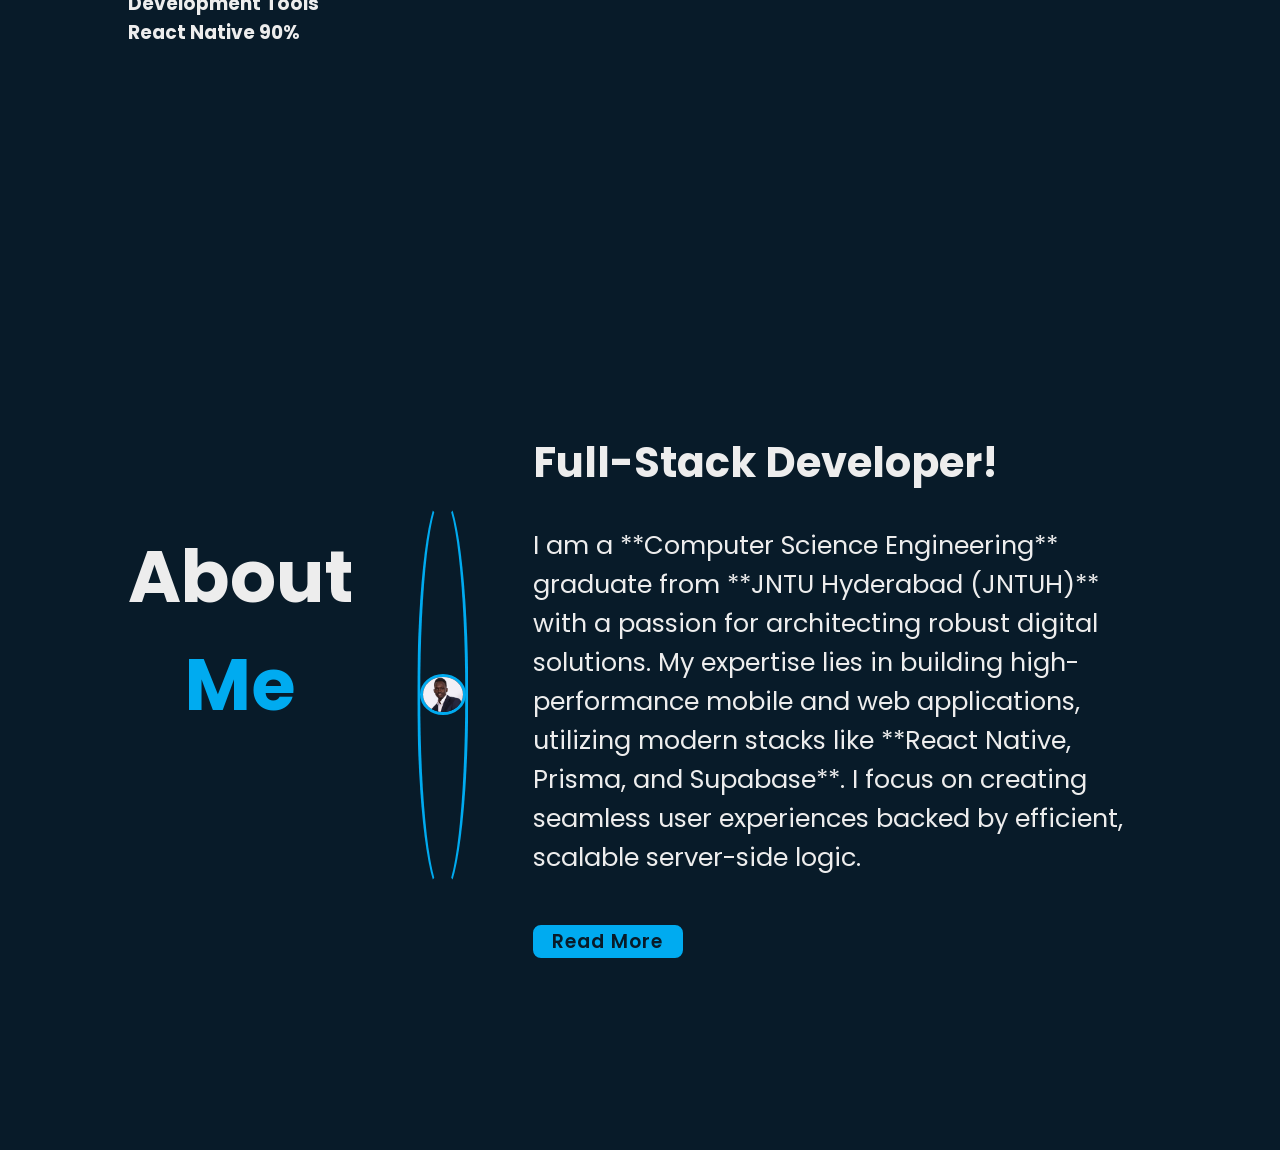
==== commit 703860da: "style: refined about section with JNTUH credentials and spin animation" ====
--- a/personal-portfolio.html
+++ b/personal-portfolio.html
@@ -32,9 +32,9 @@
             </div>
             <div class="home-sci">
                 <a href="#"><i class='bx bxl-instagram' ></i></a>
-                <a href="#"><i class='bx bxl-twitter'></i></a>
+                <!-- <a href="#"><i class='bx bxl-twitter'></i></a> -->
                 <a href="#"><i class='bx bxl-linkedin' ></i></a>
-                <a href="#"><i class='bx bxl-discord-alt' ></i></a>
+                <a href="#"><i class='bx bxl-github' ></i></a>
                 <!-- <a href="#"><i class='bx bxl-facebook'></i></a> -->
             </div>
         </div>
@@ -117,4 +117,42 @@
         <input type="submit" value="Send Message" class="btn">
     </form>
 </section>
+<section class="skills" id="skills">
+    <h2 class="heading">My <span>Skills</span></h2>
+    <div class="skills-row">
+        <div class="skills-column">
+            <h3 class="title">Development Tools</h3>
+            <div class="skills-box">
+                <div class="skills-content">
+                    <div class="progress">
+                        <h3>React Native <span>90%</span></h3>
+                        <div class="bar"><span></span></div>
+                    </div>
+                    <!-- Add more bars for Supabase, Prisma, Python -->
+                </div>
+            </div>
+        </div>
+    </div>
+</section>
+<section class="about" id="about">
+    <h2 class="heading">About <span>Me</span></h2>
+
+    <div class="about-img">
+        <img src="thon.jpg" alt="Abraham Thon">
+        <span class="circle-spin"></span>
+    </div>
+
+    <div class="about-content">
+        <h3>Full-Stack Developer!</h3>
+        <p>
+            I am a **Computer Science Engineering** graduate from **JNTU Hyderabad (JNTUH)** with a passion for architecting robust digital solutions. 
+            My expertise lies in building high-performance mobile and web applications, utilizing modern stacks like **React Native, Prisma, and Supabase**. 
+            I focus on creating seamless user experiences backed by efficient, scalable server-side logic.
+        </p>
+
+        <div class="btn-box btns">
+            <a href="#" class="btn">Read More</a>
+        </div>
+    </div>
+</section>
 </body>
--- a/port.css
+++ b/port.css
@@ -33,12 +33,14 @@
     top: 0;
     left: 0;
     width: 100%;
-    padding: 20px 10px;
-    background: transparent;
+    padding: 1.5rem 10%;
+    background: rgba(8, 27, 41, 0.7);
     display: flex;
     justify-content: space-between;
     align-items: center;
     z-index: 100;
+    backdrop-filter: blur(10px);
+    border-bottom: 1px solid rgba(0, 171, 240, 0.1);
 }
 
 .logo {
@@ -76,7 +78,7 @@
     color: #00abf0;
 }
 .home {
-    /* background: url('nature_.jpg') no-repeat; */
+    background: url('nature_.jpg') no-repeat center center fixed;
     background-size: cover;
     display: flex;
     align-items: center;
@@ -250,6 +252,14 @@
 .home-content .btn-box {
     opacity: 0;
     animation: fadeInUp 0.8s ease forwards;
+}
+@keyframes slideRight {
+    0% { transform: translateX(-100px); opacity: 0; }
+    100% { transform: translateX(0); opacity: 1; }
+}
+
+.home-content h1 {
+    animation: slideRight 1s ease forwards;
 }
 
 .home-content h1 { animation-delay: 0.5s; }
@@ -498,4 +508,73 @@
     .navbar {
         display: none; /* We will need a hamburger menu later */
     }
+}
+.about {
+    display: flex;
+    justify-content: center;
+    align-items: center;
+    gap: 4rem;
+    background: #081b29; /* Matches your theme */
+}
+
+.about-img {
+    position: relative;
+    width: 25rem;
+    height: 25rem;
+    border-radius: 50%;
+    display: flex;
+    justify-content: center;
+    align-items: center;
+}
+
+.about-img img {
+    width: 90%;
+    border-radius: 50%;
+    border: .2rem solid #00abf0;
+}
+
+.about-content {
+    text-align: left;
+}
+
+.about-content h2 {
+    text-align: left;
+    line-height: 1.2;
+}
+
+.about-content h3 {
+    font-size: 2.6rem;
+}
+
+.about-content p {
+    font-size: 1.6rem;
+    margin: 2rem 0 3rem;
+}
+
+/* Mobile Responsiveness */
+@media (max-width: 768px) {
+    .about {
+        flex-direction: column; /* Stacks image on top of text for mobile */
+        padding-bottom: 5rem;
+    }
+}
+.about-img .circle-spin {
+    position: absolute;
+    top: 50%;
+    left: 50%;
+    transform: translate(-50%, -50%) rotate(0);
+    width: 100%;
+    height: 100%;
+    border-radius: 50%;
+    border-top: .2rem solid transparent;
+    border-bottom: .2rem solid transparent;
+    border-left: .2rem solid #00abf0;
+    border-right: .2rem solid #00abf0;
+    animation: aboutSpin 8s linear infinite;
+}
+
+@keyframes aboutSpin {
+    100% {
+        transform: translate(-50%, -50%) rotate(360deg);
+    }
 }
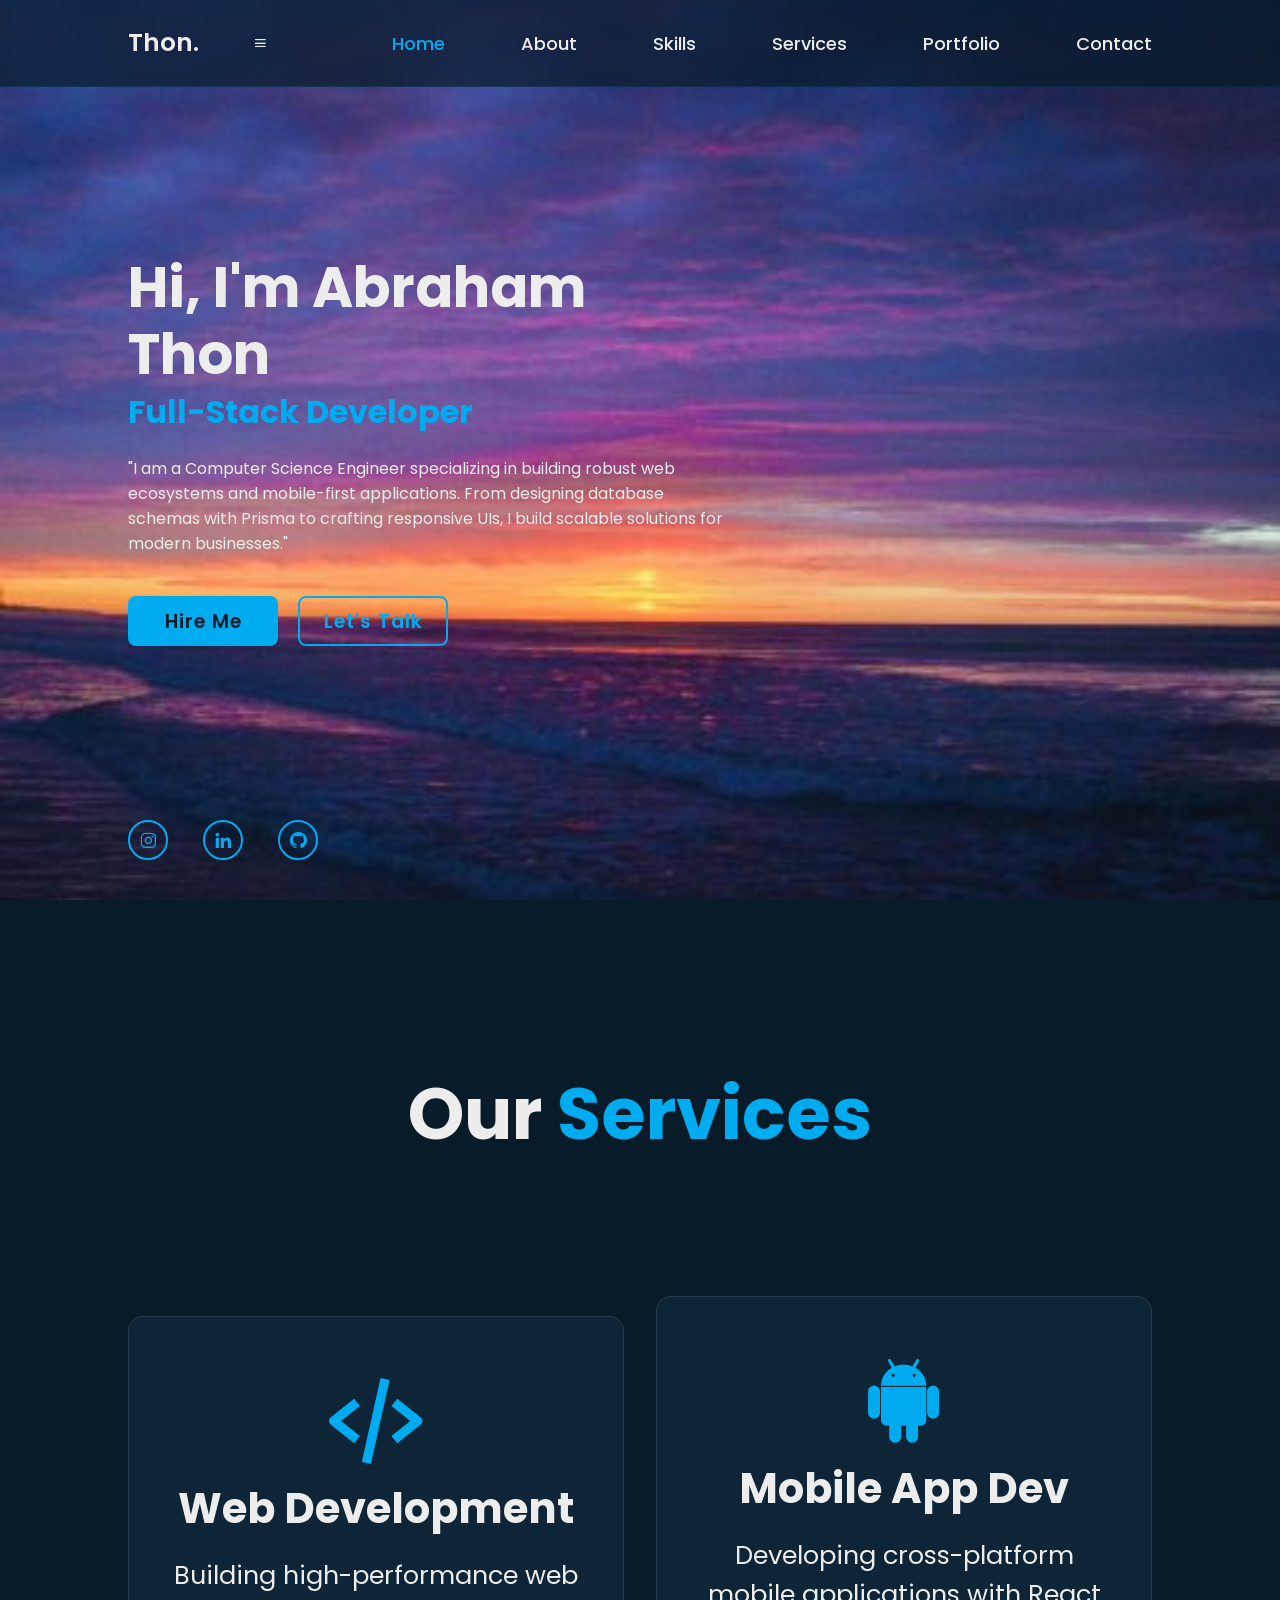
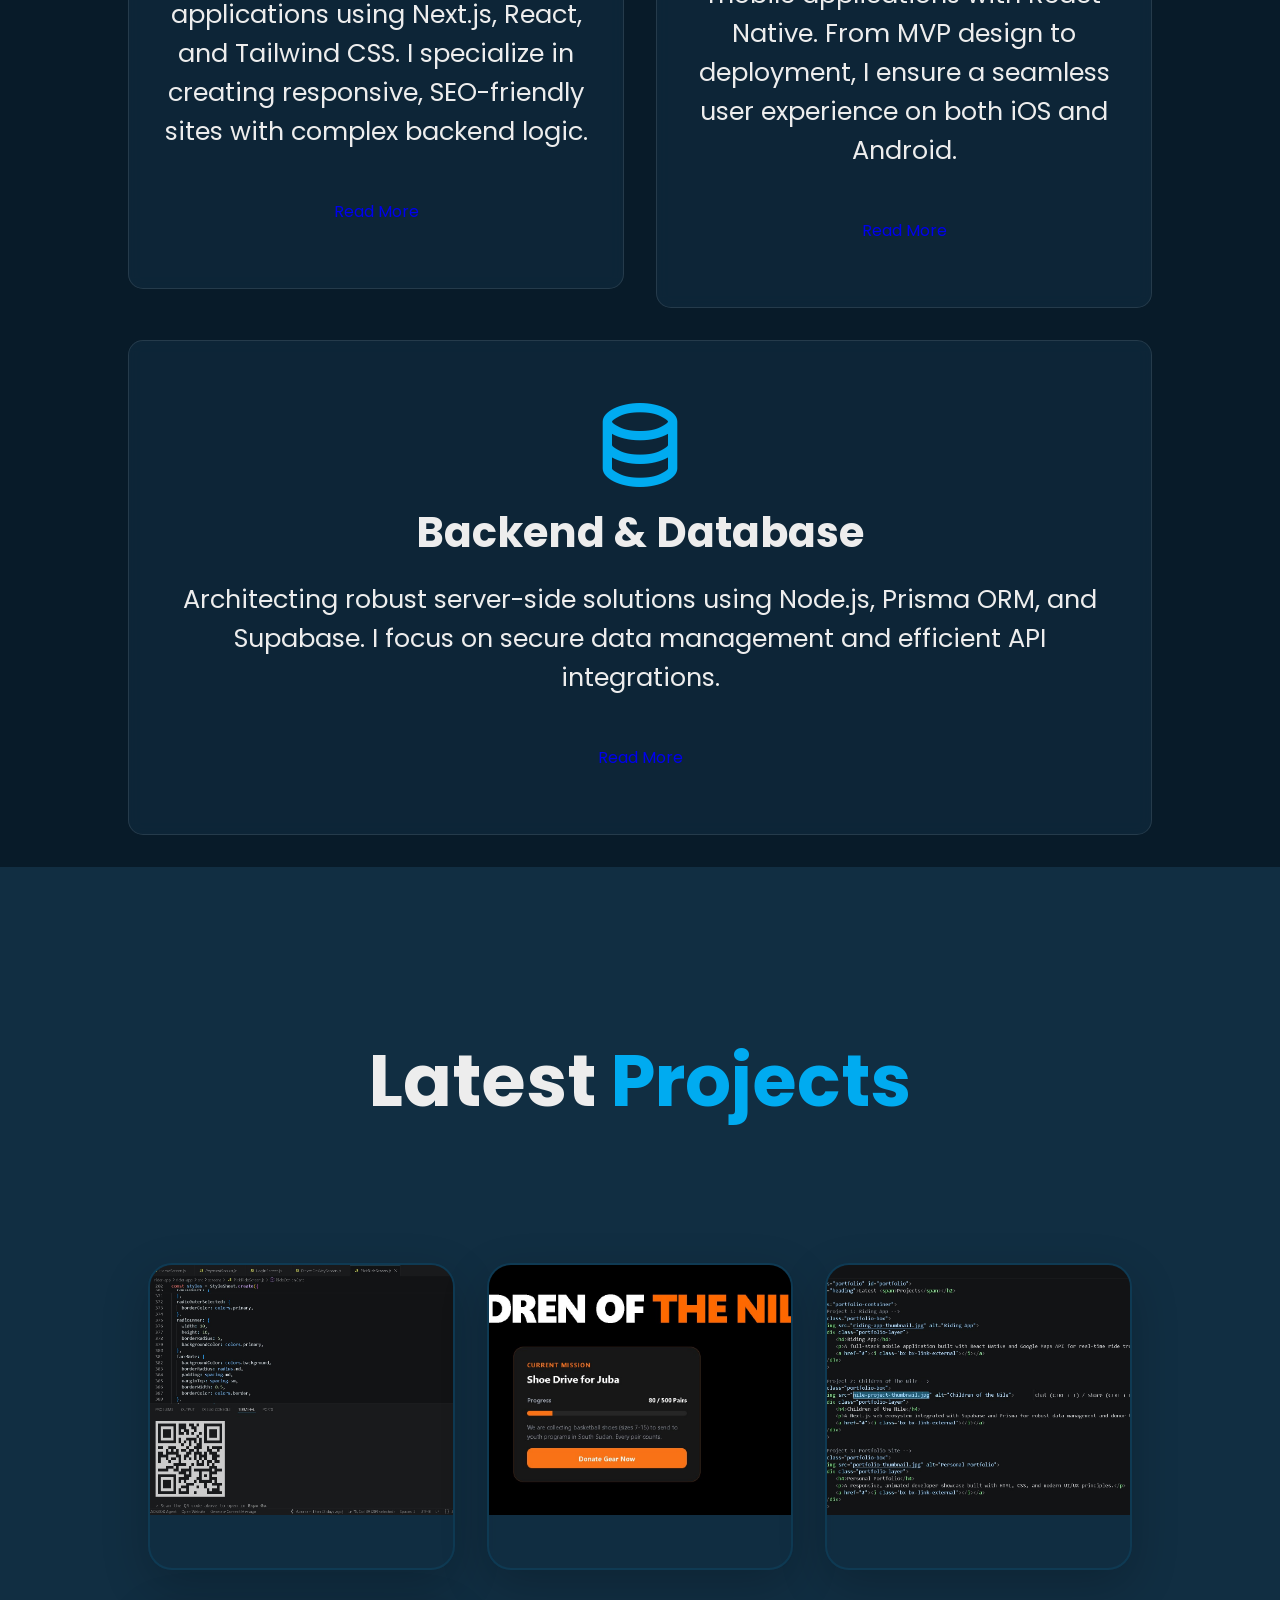
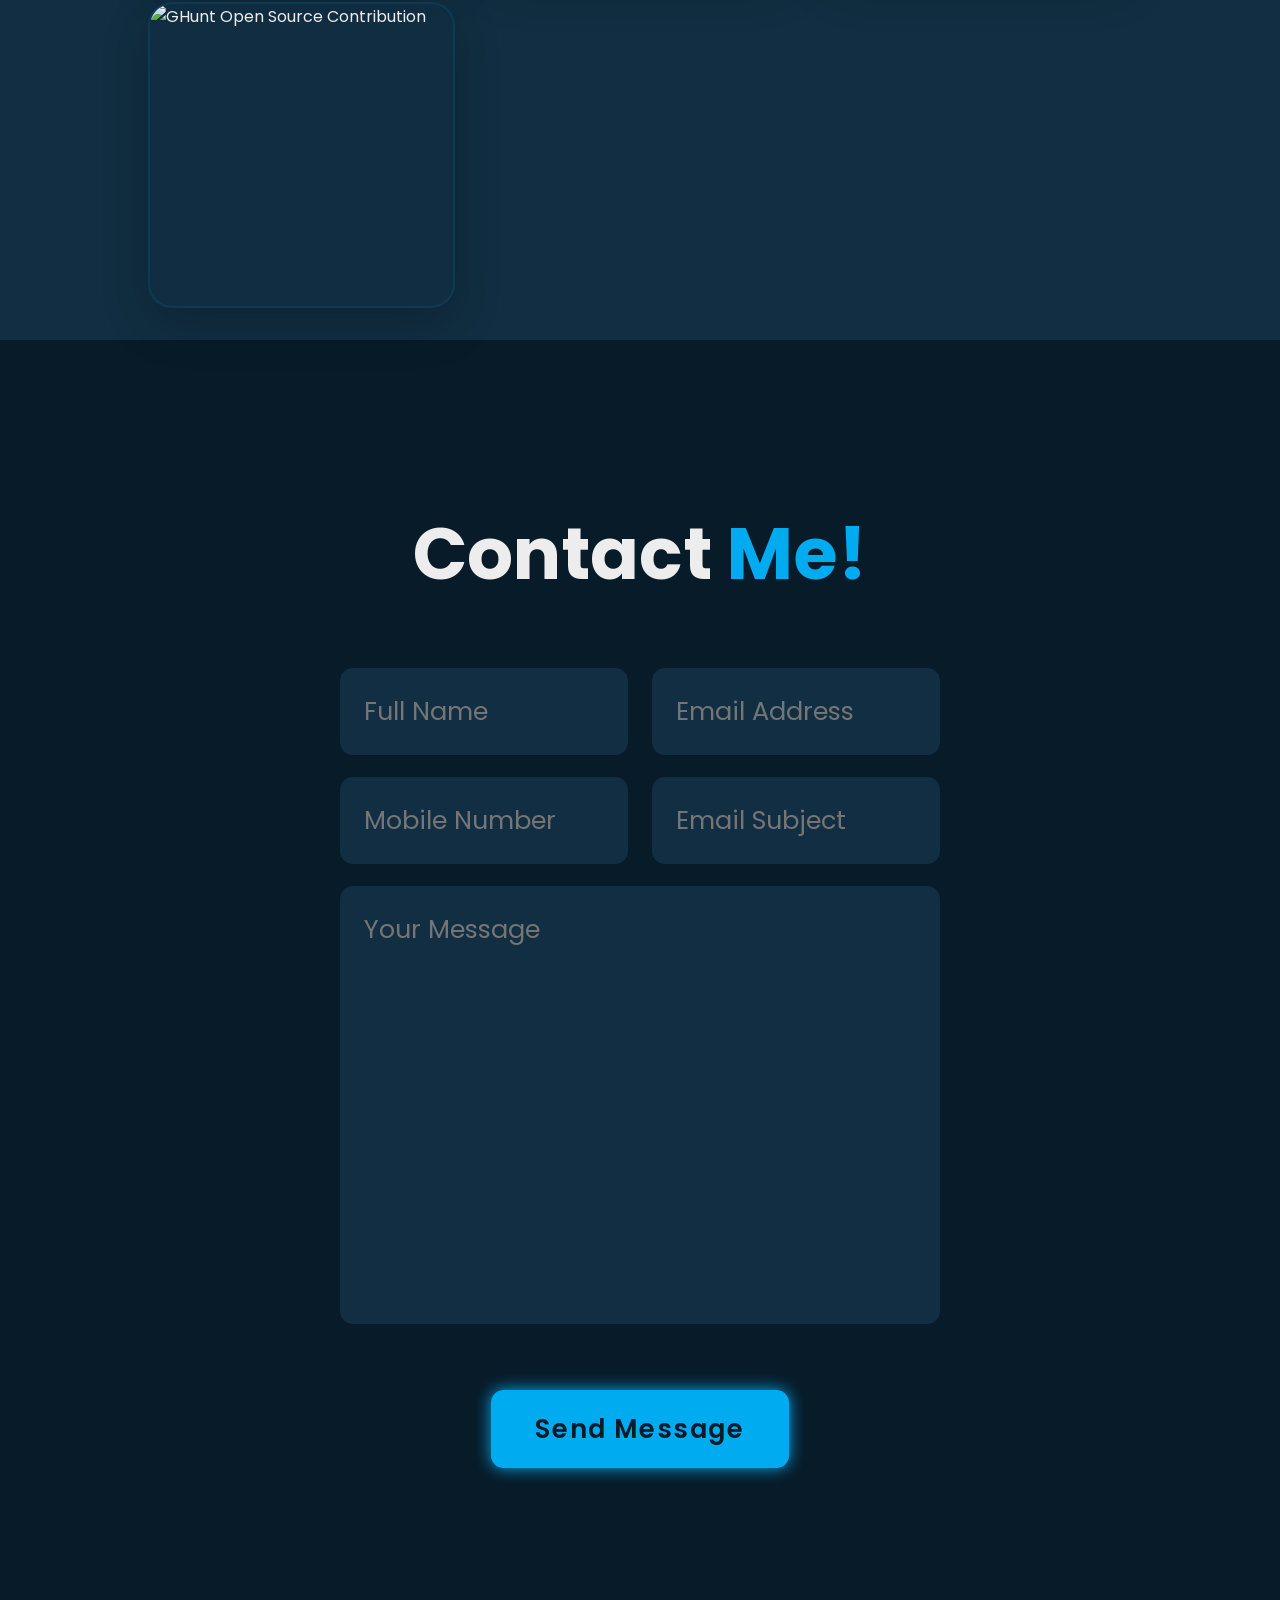
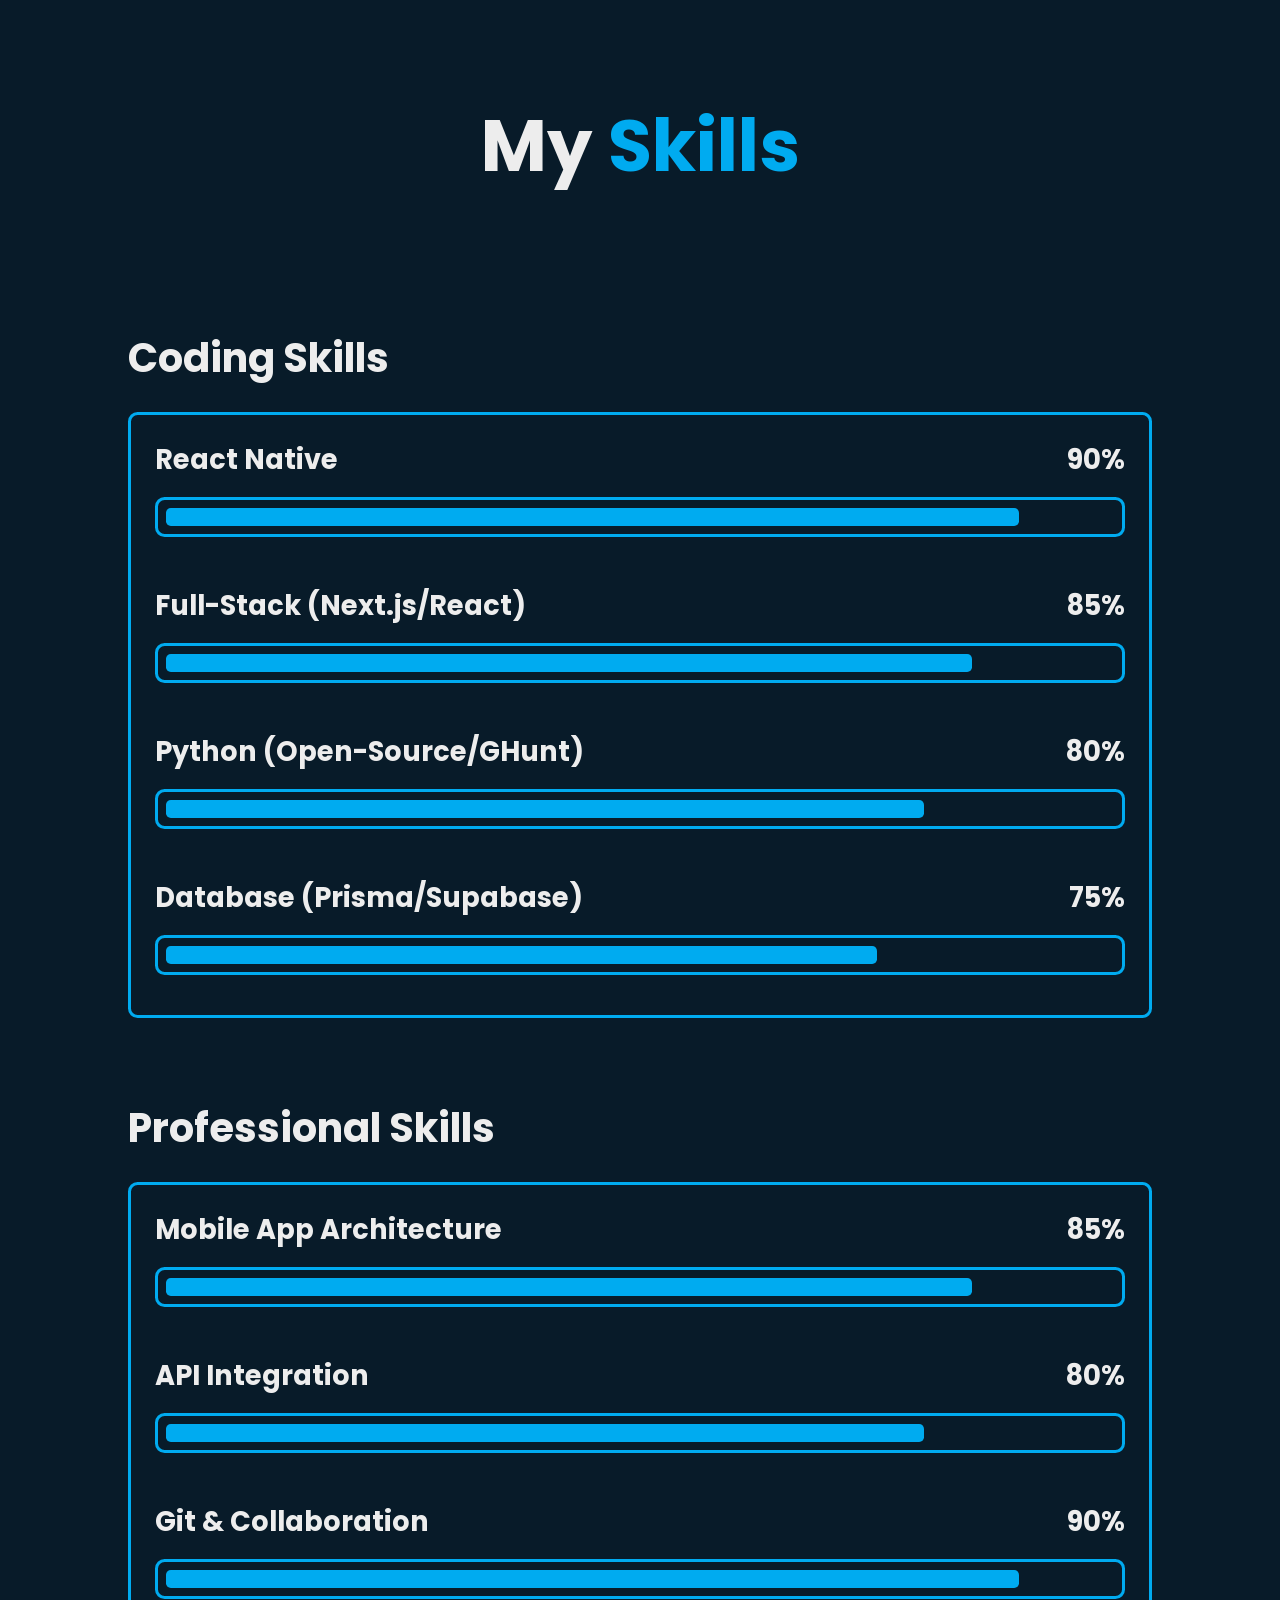
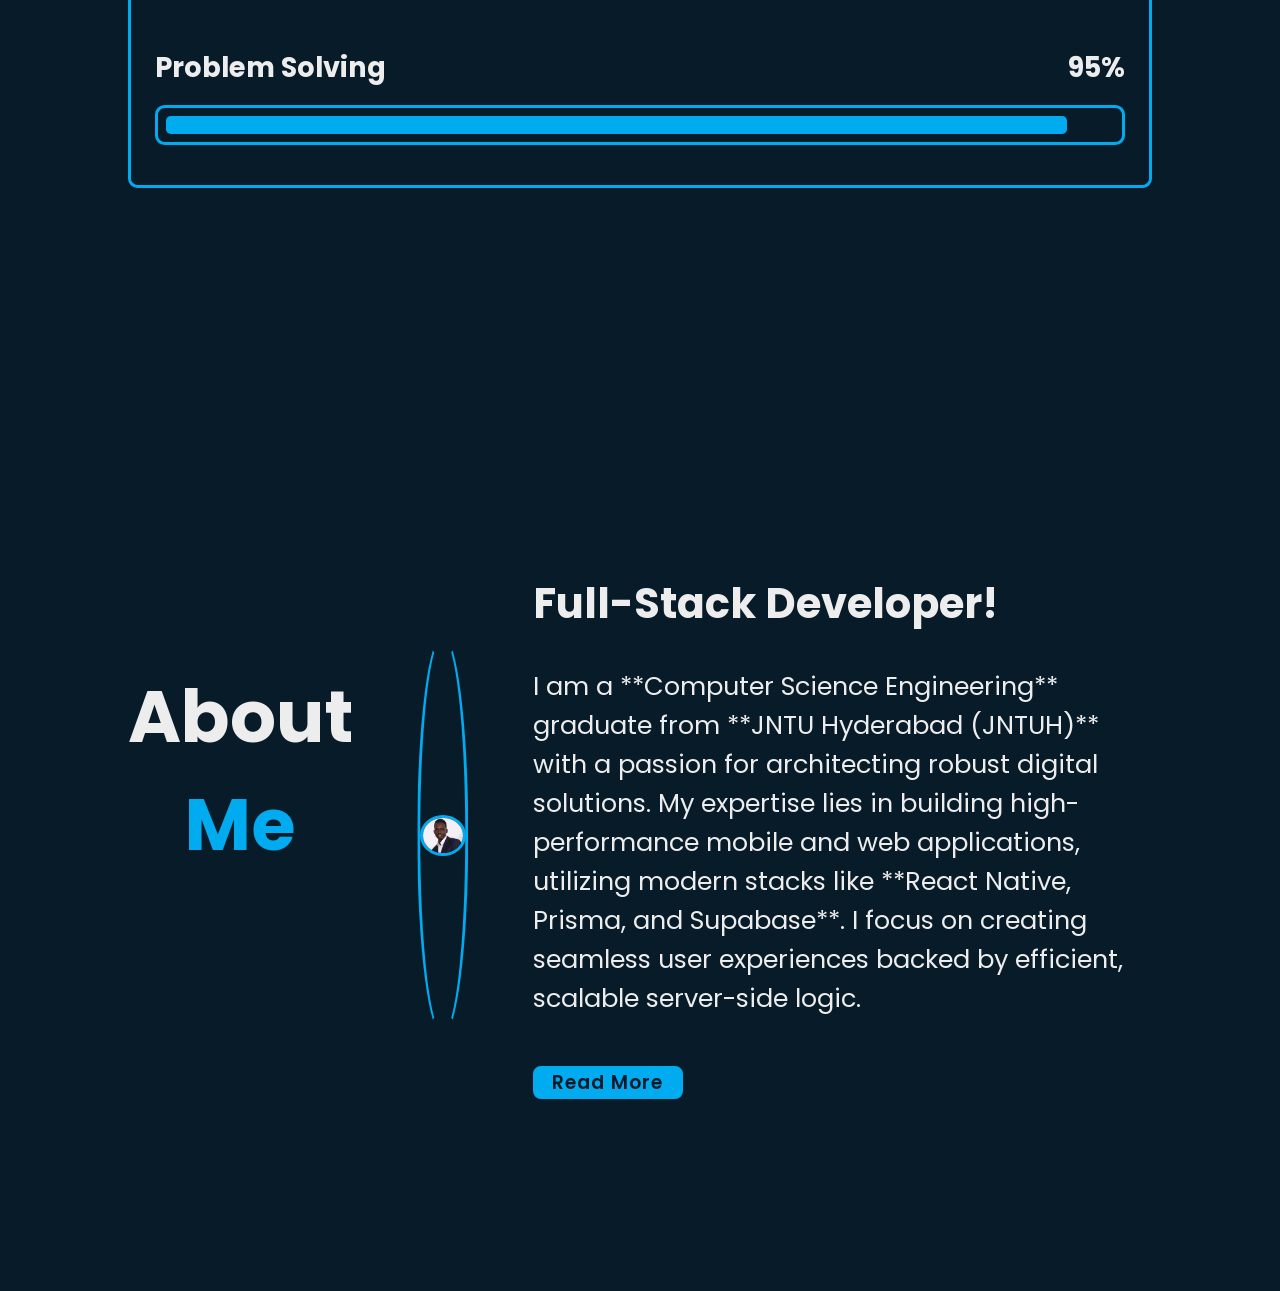
==== commit 59e90255: "Nav bar updated" ====
--- a/personal-portfolio.html
+++ b/personal-portfolio.html
@@ -9,11 +9,12 @@
 </head>
 <body>
     <header class="header">
-        <a href="" class="logo">Thon.</a>
-
+        <a href="#" class="logo">Thon.</a>
+        <i class='bx bx-menu' id="menu-icon"></i>
         <nav class="navbar">
             <a href="#" class="active">Home</a>
             <a href="#about">About</a>
+            <a href="#skills">Skills</a>
             <a href="#services">Services</a>
             <a href="#portfolio">Portfolio</a>
             <a href="#contact">Contact</a>
@@ -99,6 +100,16 @@
                 <a href="#"><i class='bx bx-link-external'></i></a>
             </div>
         </div>
+        <div class="portfolio-box">
+            <img src="ghunt-contribution.jpg" alt="GHunt Open Source Contribution">
+             <div class="portfolio-layer">
+                <h3>GHunt (Open Source)</h3>
+                <p>Fixed critical NameErrors in the JSON output module for this 15k+ star OSINT tool using Python.</p>
+                <a href="https://github.com/mxrch/GHunt/pulls?q=is%3Apr+author%3Athon122" target="_blank">
+                <i class='bx bx-link-external'></i>
+                </a>
+            </div>
+        </div>
     </div>
 </section>
 <section class="contact" id="contact">
@@ -119,16 +130,54 @@
 </section>
 <section class="skills" id="skills">
     <h2 class="heading">My <span>Skills</span></h2>
+
     <div class="skills-row">
+        <!-- Technical Skills -->
         <div class="skills-column">
-            <h3 class="title">Development Tools</h3>
+            <h3 class="title">Coding Skills</h3>
             <div class="skills-box">
                 <div class="skills-content">
                     <div class="progress">
                         <h3>React Native <span>90%</span></h3>
                         <div class="bar"><span></span></div>
                     </div>
-                    <!-- Add more bars for Supabase, Prisma, Python -->
+                    <div class="progress">
+                        <h3>Full-Stack (Next.js/React) <span>85%</span></h3>
+                        <div class="bar"><span></span></div>
+                    </div>
+                    <div class="progress">
+                        <h3>Python (Open-Source/GHunt) <span>80%</span></h3>
+                        <div class="bar"><span></span></div>
+                    </div>
+                    <div class="progress">
+                        <h3>Database (Prisma/Supabase) <span>75%</span></h3>
+                        <div class="bar"><span></span></div>
+                    </div>
+                </div>
+            </div>
+        </div>
+
+        <!-- Professional Skills -->
+        <div class="skills-column">
+            <h3 class="title">Professional Skills</h3>
+            <div class="skills-box">
+                <div class="skills-content">
+                    <div class="progress">
+                        <h3>Mobile App Architecture <span>85%</span></h3>
+                        <div class="bar"><span></span></div>
+                    </div>
+                    <div class="progress">
+                        <h3>API Integration <span>80%</span></h3>
+                        <div class="bar"><span></span></div>
+                    </div>
+                    <div class="progress">
+                        <h3>Git & Collaboration <span>90%</span></h3>
+                        <div class="bar"><span></span></div>
+                    </div>
+                    <div class="progress">
+                        <h3>Problem Solving <span>95%</span></h3>
+                        <div class="bar"><span></span></div>
+                    </div>
                 </div>
             </div>
         </div>
--- a/port.css
+++ b/port.css
@@ -577,4 +577,65 @@
     100% {
         transform: translate(-50%, -50%) rotate(360deg);
     }
-}+}
+.skills {
+    background: #081b29;
+}
+
+.skills-row {
+    display: flex;
+    flex-wrap: wrap;
+    gap: 5rem;
+}
+
+.skills-column {
+    flex: 1 1 40rem;
+}
+
+.skills-column .title {
+    font-size: 2.5rem;
+    margin: 0 0 1.5rem;
+}
+
+.skills-box .skills-content {
+    position: relative;
+    border: .2rem solid #00abf0;
+    border-radius: .6rem;
+    padding: .5rem 1.5rem;
+}
+
+.skills-content .progress {
+    padding: 1rem 0;
+}
+
+.skills-content .progress h3 {
+    font-size: 1.7rem;
+    display: flex;
+    justify-content: space-between;
+}
+
+.skills-content .progress .bar {
+    height: 2.5rem;
+    border-radius: .6rem;
+    border: .2rem solid #00abf0;
+    padding: .5rem;
+    margin: 1rem 0;
+}
+
+.skills-content .progress .bar span {
+    display: block;
+    height: 100%;
+    border-radius: .3rem;
+    background: #00abf0;
+}
+
+/* Specific bar widths */
+.skills-column:nth-child(1) .progress:nth-child(1) .bar span { width: 90%; }
+.skills-column:nth-child(1) .progress:nth-child(2) .bar span { width: 85%; }
+.skills-column:nth-child(1) .progress:nth-child(3) .bar span { width: 80%; }
+.skills-column:nth-child(1) .progress:nth-child(4) .bar span { width: 75%; }
+
+.skills-column:nth-child(2) .progress:nth-child(1) .bar span { width: 85%; }
+.skills-column:nth-child(2) .progress:nth-child(2) .bar span { width: 80%; }
+.skills-column:nth-child(2) .progress:nth-child(3) .bar span { width: 90%; }
+.skills-column:nth-child(2) .progress:nth-child(4) .bar span { width: 95%; }
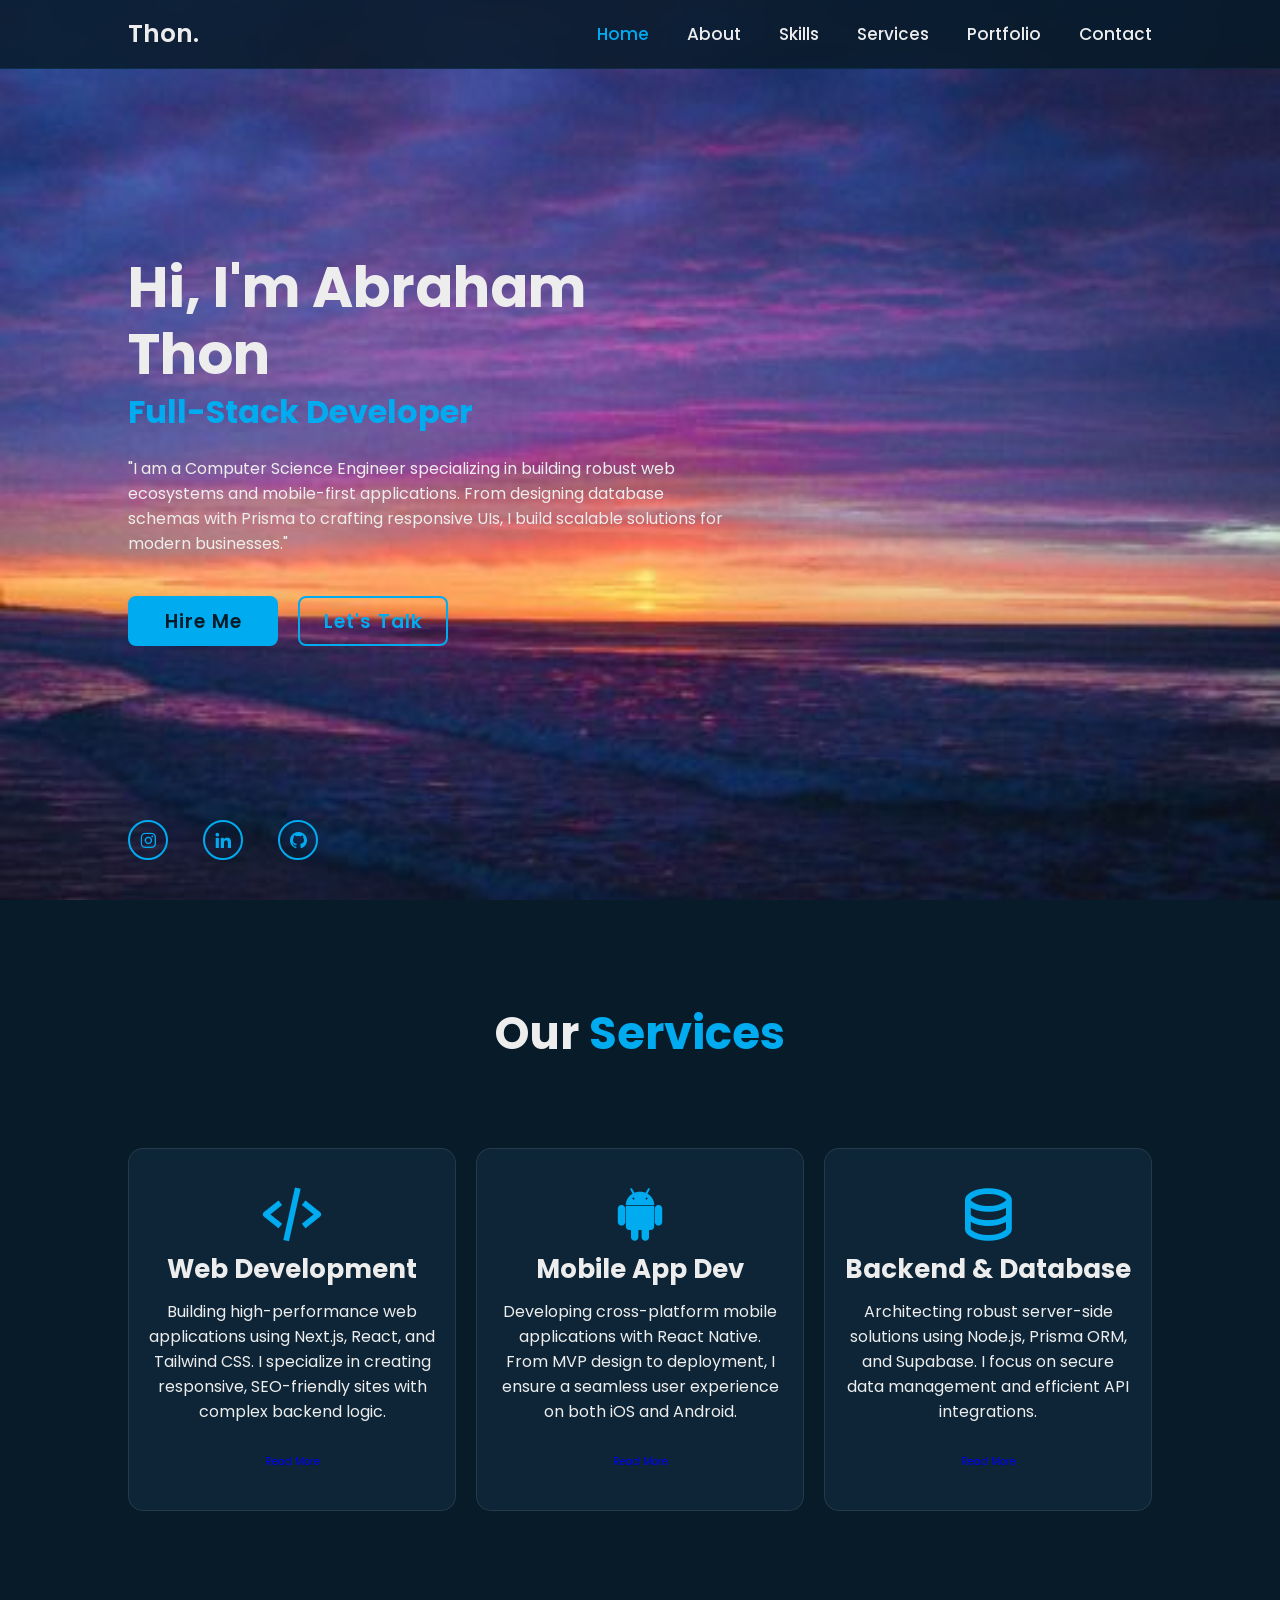
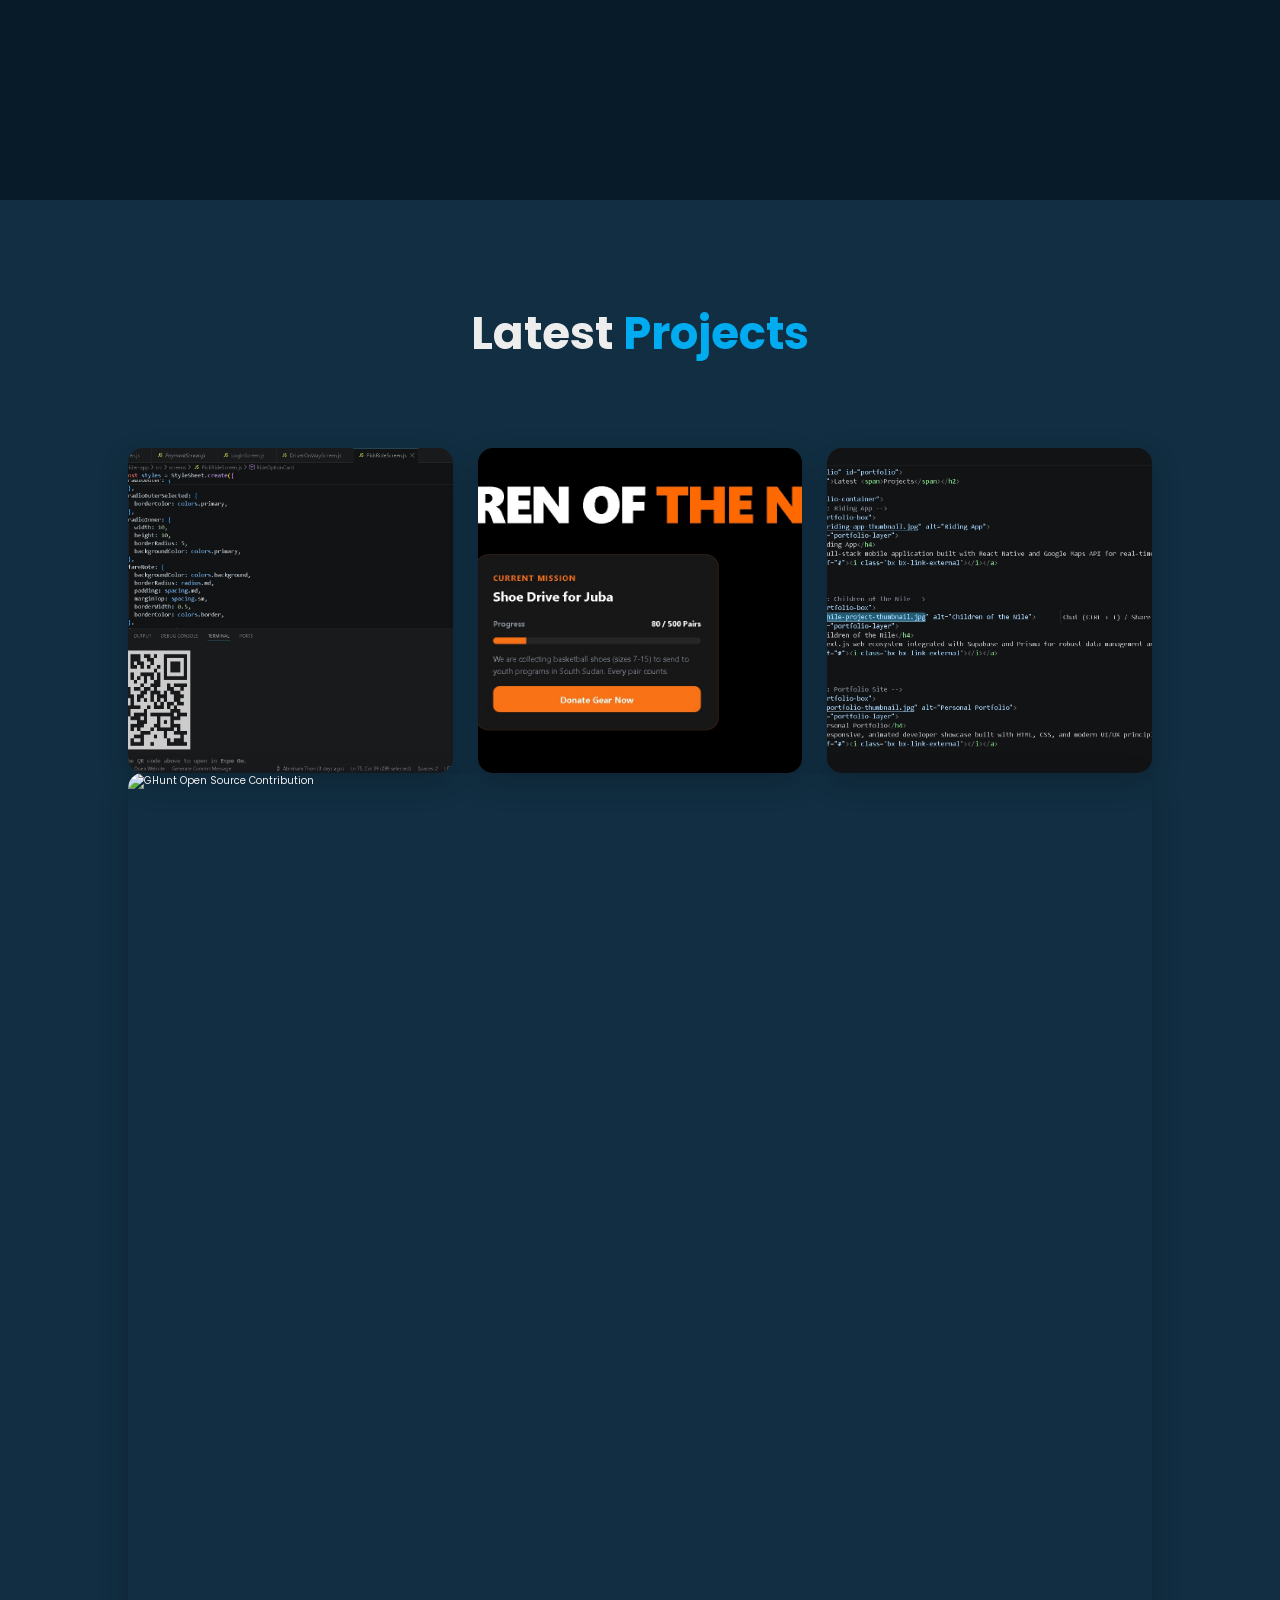
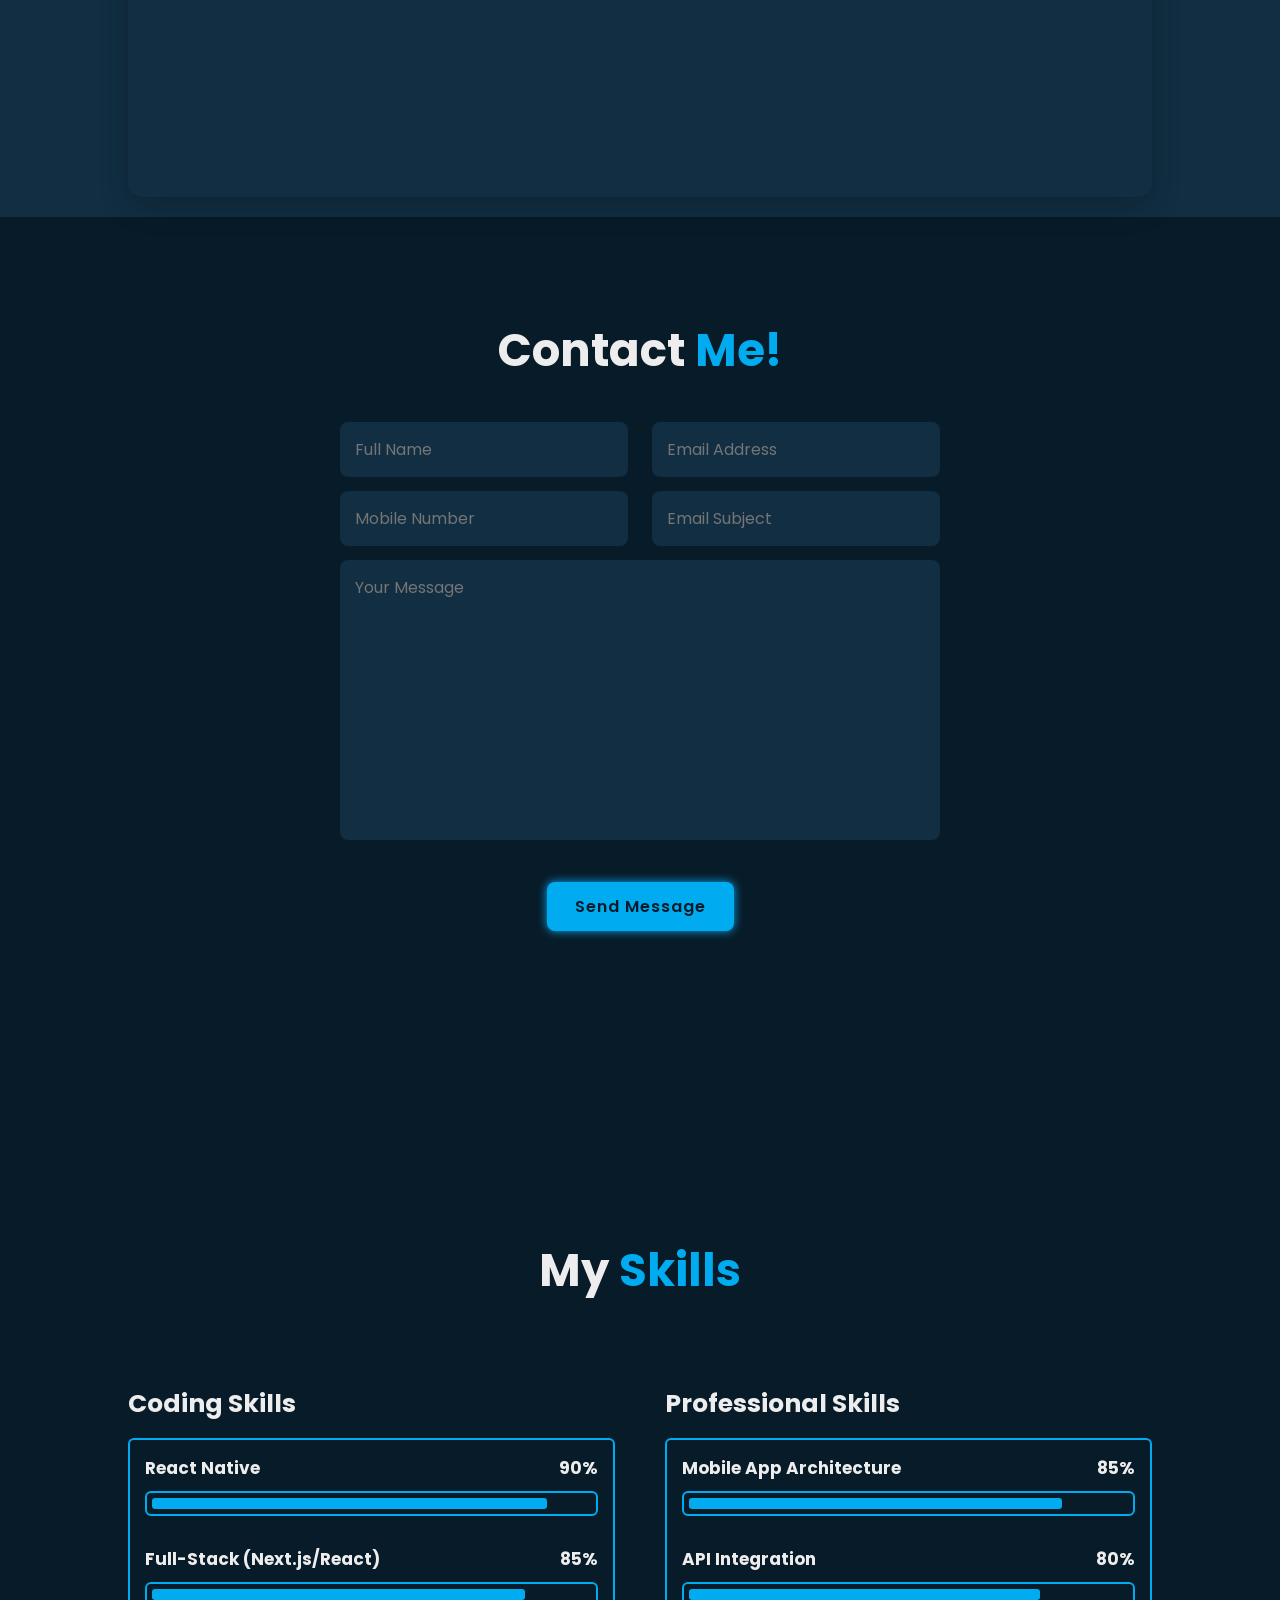
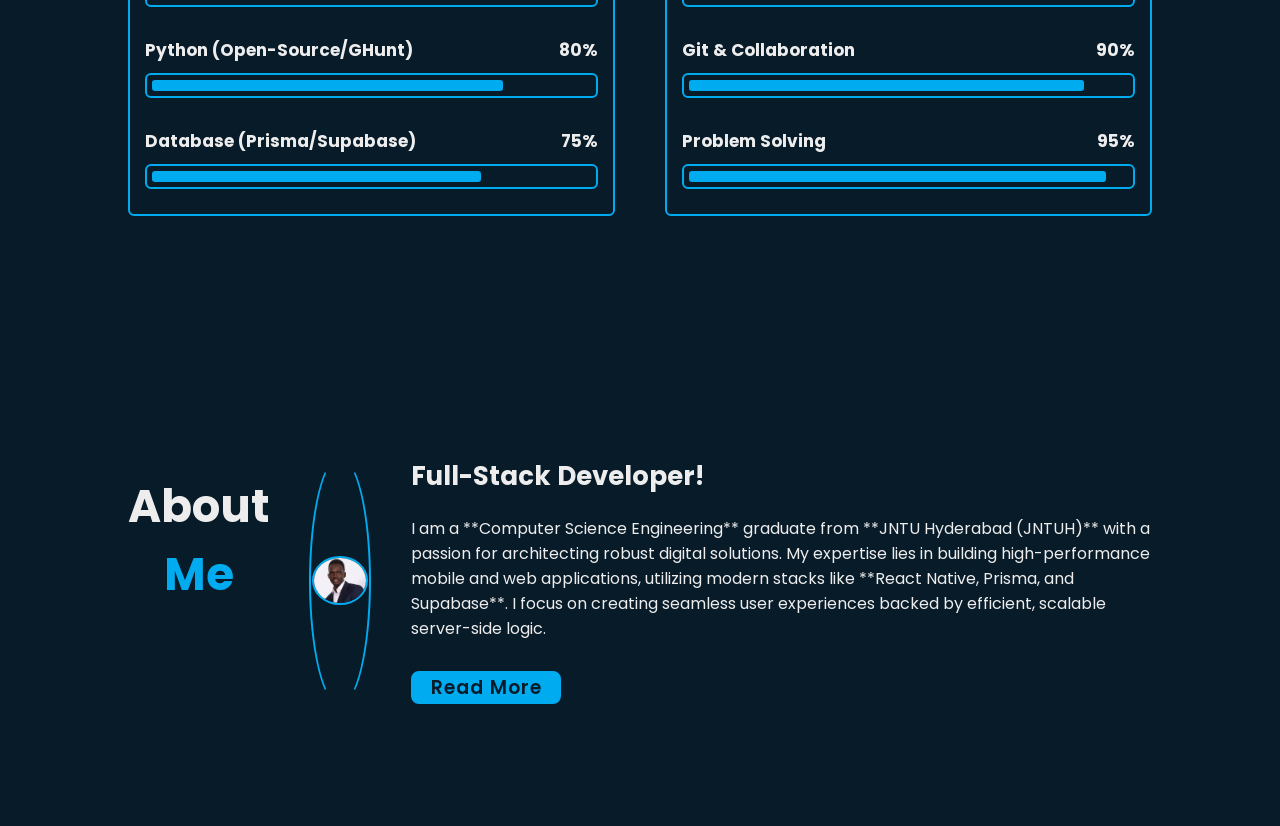
==== commit 6480cc2c: "updated the nav bar" ====
--- a/personal-portfolio.html
+++ b/personal-portfolio.html
@@ -1,5 +1,6 @@
 <!DOCTYPE html>
 <html lang="en">
+
 <head>
     <meta charset="UTF-8">
     <meta name="viewport" content="width=device-width, initial-scale=1.0">
@@ -7,6 +8,7 @@
     <link rel="stylesheet" href="port.css">
     <link href='https://unpkg.com/boxicons@2.1.4/css/boxicons.min.css' rel='stylesheet'>
 </head>
+
 <body>
     <header class="header">
         <a href="#" class="logo">Thon.</a>
@@ -25,183 +27,195 @@
             <h1>Hi, I'm Abraham Thon</h1>
             <h3>Full-Stack Developer</h3>
             <p>
-               "I am a Computer Science Engineer specializing in building robust web ecosystems and mobile-first applications. From designing database schemas with Prisma to crafting responsive UIs, I build scalable solutions for modern businesses."
+                "I am a Computer Science Engineer specializing in building robust web ecosystems and mobile-first
+                applications. From designing database schemas with Prisma to crafting responsive UIs, I build scalable
+                solutions for modern businesses."
             </p>
             <div class="btn-box">
                 <a href="#">Hire Me</a>
                 <a href="#">Let's Talk</a>
             </div>
             <div class="home-sci">
-                <a href="#"><i class='bx bxl-instagram' ></i></a>
+                <a href="#"><i class='bx bxl-instagram'></i></a>
                 <!-- <a href="#"><i class='bx bxl-twitter'></i></a> -->
-                <a href="#"><i class='bx bxl-linkedin' ></i></a>
-                <a href="#"><i class='bx bxl-github' ></i></a>
+                <a href="#"><i class='bx bxl-linkedin'></i></a>
+                <a href="#"><i class='bx bxl-github'></i></a>
                 <!-- <a href="#"><i class='bx bxl-facebook'></i></a> -->
             </div>
         </div>
         <span class="home-imgHover"></span>
     </section>
     <section class="services" id="services">
-    <h2 class="heading">Our <span>Services</span></h2>
-
-    <div class="services-container">
-        <div class="services-box">
-            <i class='bx bx-code-alt'></i>
-            <h3>Web Development</h3>
-            <p>Building high-performance web applications using Next.js, React, and Tailwind CSS. I specialize in creating responsive, SEO-friendly sites with complex backend logic.</p>
-            <a href="#" class="btn">Read More</a>
-        </div>
-
-        <div class="services-box">
-            <i class='bx bxl-android'></i>
-            <h3>Mobile App Dev</h3>
-            <p>Developing cross-platform mobile applications with React Native. From MVP design to deployment, I ensure a seamless user experience on both iOS and Android.</p>
-            <a href="#" class="btn">Read More</a>
-        </div>
-
-        <div class="services-box">
-            <i class='bx bx-data'></i>
-            <h3>Backend & Database</h3>
-            <p>Architecting robust server-side solutions using Node.js, Prisma ORM, and Supabase. I focus on secure data management and efficient API integrations.</p>
-            <a href="#" class="btn">Read More</a>
-        </div>
-    </div>
-</section>
-<section class="portfolio" id="portfolio">
-    <h2 class="heading">Latest <span>Projects</span></h2>
-
-    <div class="portfolio-container">
-        <!-- Project 1: Riding App -->
-        <div class="portfolio-box">
-            <img src="riding-app-thumbnail.jpg" alt="Riding App">
-            <div class="portfolio-layer">
-                <h3>Riding App</h3>
-                <p>A full-stack mobile application built with React Native and Google Maps API for real-time ride tracking.</p>
-                <a href="#"><i class='bx bx-link-external'></i></a>
-            </div>
-        </div>
-
-        <!-- Project 2: Children of the Nile -->
-        <div class="portfolio-box">
-            <img src="nile-project-thumbnail.jpg" alt="Children of the Nile">
-            <div class="portfolio-layer">
-                <h3>Children of the Nile</h3>
-                <p>A Next.js web ecosystem integrated with Supabase and Prisma for robust data management and donor tracking.</p>
-                <a href="#"><i class='bx bx-link-external'></i></a>
-            </div>
-        </div>
-
-        <!-- Project 3: Portfolio Site -->
-        <div class="portfolio-box">
-            <img src="portfolio-thumbnail.jpg" alt="Personal Portfolio">
-            <div class="portfolio-layer">
-                <h3>Personal Portfolio</h3>
-                <p>A responsive, animated developer showcase built with HTML, CSS, and modern UI/UX principles.</p>
-                <a href="#"><i class='bx bx-link-external'></i></a>
-            </div>
+        <h2 class="heading">Our <span>Services</span></h2>
+
+        <div class="services-container">
+            <div class="services-box">
+                <i class='bx bx-code-alt'></i>
+                <h3>Web Development</h3>
+                <p>Building high-performance web applications using Next.js, React, and Tailwind CSS. I specialize in
+                    creating responsive, SEO-friendly sites with complex backend logic.</p>
+                <a href="#" class="btn">Read More</a>
+            </div>
+
+            <div class="services-box">
+                <i class='bx bxl-android'></i>
+                <h3>Mobile App Dev</h3>
+                <p>Developing cross-platform mobile applications with React Native. From MVP design to deployment, I
+                    ensure a seamless user experience on both iOS and Android.</p>
+                <a href="#" class="btn">Read More</a>
+            </div>
+
+            <div class="services-box">
+                <i class='bx bx-data'></i>
+                <h3>Backend & Database</h3>
+                <p>Architecting robust server-side solutions using Node.js, Prisma ORM, and Supabase. I focus on secure
+                    data management and efficient API integrations.</p>
+                <a href="#" class="btn">Read More</a>
+            </div>
+        </div>
+    </section>
+    <section class="portfolio" id="portfolio">
+        <h2 class="heading">Latest <span>Projects</span></h2>
+
+        <div class="portfolio-container">
+            <!-- Project 1: Riding App -->
+            <div class="portfolio-box">
+                <img src="riding-app-thumbnail.jpg" alt="Riding App">
+                <div class="portfolio-layer">
+                    <h4>Riding App</h4>
+                    <p>A full-stack mobile application built with React Native and Google Maps API for real-time ride
+                        tracking.</p>
+                    <a href="#"><i class='bx bx-link-external'></i></a>
+                </div>
+            </div>
+
+            <!-- Project 2: Children of the Nile -->
+            <div class="portfolio-box">
+                <img src="nile-project-thumbnail.jpg" alt="Children of the Nile">
+                <div class="portfolio-layer">
+                    <h4>Children of the Nile</h4>
+                    <p>A Next.js web ecosystem integrated with Supabase and Prisma for robust data management and donor
+                        tracking.</p>
+                    <a href="#"><i class='bx bx-link-external'></i></a>
+                </div>
+            </div>
+
+            <!-- Project 3: Portfolio Site -->
+            <div class="portfolio-box">
+                <img src="portfolio-thumbnail.jpg" alt="Personal Portfolio">
+                <div class="portfolio-layer">
+                    <h4>Personal Portfolio</h4>
+                    <p>A responsive, animated developer showcase built with HTML, CSS, and modern UI/UX principles.</p>
+                    <a href="#"><i class='bx bx-link-external'></i></a>
+                </div>
+            </div>
+        </div>
         </div>
         <div class="portfolio-box">
             <img src="ghunt-contribution.jpg" alt="GHunt Open Source Contribution">
-             <div class="portfolio-layer">
-                <h3>GHunt (Open Source)</h3>
+            <div class="portfolio-layer">
+                <h4>GHunt (Open Source)</h4>
                 <p>Fixed critical NameErrors in the JSON output module for this 15k+ star OSINT tool using Python.</p>
                 <a href="https://github.com/mxrch/GHunt/pulls?q=is%3Apr+author%3Athon122" target="_blank">
-                <i class='bx bx-link-external'></i>
+                    <i class='bx bx-link-external'></i>
                 </a>
             </div>
         </div>
-    </div>
-</section>
-<section class="contact" id="contact">
-    <h2 class="heading">Contact <span>Me!</span></h2>
-
-    <form action="#">
-        <div class="input-box">
-            <input type="text" placeholder="Full Name" required>
-            <input type="email" placeholder="Email Address" required>
-        </div>
-        <div class="input-box">
-            <input type="number" placeholder="Mobile Number">
-            <input type="text" placeholder="Email Subject">
-        </div>
-        <textarea name="" id="" cols="30" rows="10" placeholder="Your Message" required></textarea>
-        <input type="submit" value="Send Message" class="btn">
-    </form>
-</section>
-<section class="skills" id="skills">
-    <h2 class="heading">My <span>Skills</span></h2>
-
-    <div class="skills-row">
-        <!-- Technical Skills -->
-        <div class="skills-column">
-            <h3 class="title">Coding Skills</h3>
-            <div class="skills-box">
-                <div class="skills-content">
-                    <div class="progress">
-                        <h3>React Native <span>90%</span></h3>
-                        <div class="bar"><span></span></div>
+        </div>
+    </section>
+    <section class="contact" id="contact">
+        <h2 class="heading">Contact <span>Me!</span></h2>
+
+        <form action="#">
+            <div class="input-box">
+                <input type="text" placeholder="Full Name" required>
+                <input type="email" placeholder="Email Address" required>
+            </div>
+            <div class="input-box">
+                <input type="number" placeholder="Mobile Number">
+                <input type="text" placeholder="Email Subject">
+            </div>
+            <textarea name="" id="" cols="30" rows="10" placeholder="Your Message" required></textarea>
+            <input type="submit" value="Send Message" class="btn">
+        </form>
+    </section>
+    <section class="skills" id="skills">
+        <h2 class="heading">My <span>Skills</span></h2>
+
+        <div class="skills-row">
+            <!-- Technical Skills -->
+            <div class="skills-column">
+                <h3 class="title">Coding Skills</h3>
+                <div class="skills-box">
+                    <div class="skills-content">
+                        <div class="progress">
+                            <h3>React Native <span>90%</span></h3>
+                            <div class="bar"><span></span></div>
+                        </div>
+                        <div class="progress">
+                            <h3>Full-Stack (Next.js/React) <span>85%</span></h3>
+                            <div class="bar"><span></span></div>
+                        </div>
+                        <div class="progress">
+                            <h3>Python (Open-Source/GHunt) <span>80%</span></h3>
+                            <div class="bar"><span></span></div>
+                        </div>
+                        <div class="progress">
+                            <h3>Database (Prisma/Supabase) <span>75%</span></h3>
+                            <div class="bar"><span></span></div>
+                        </div>
                     </div>
-                    <div class="progress">
-                        <h3>Full-Stack (Next.js/React) <span>85%</span></h3>
-                        <div class="bar"><span></span></div>
+                </div>
+            </div>
+
+            <!-- Professional Skills -->
+            <div class="skills-column">
+                <h3 class="title">Professional Skills</h3>
+                <div class="skills-box">
+                    <div class="skills-content">
+                        <div class="progress">
+                            <h3>Mobile App Architecture <span>85%</span></h3>
+                            <div class="bar"><span></span></div>
+                        </div>
+                        <div class="progress">
+                            <h3>API Integration <span>80%</span></h3>
+                            <div class="bar"><span></span></div>
+                        </div>
+                        <div class="progress">
+                            <h3>Git & Collaboration <span>90%</span></h3>
+                            <div class="bar"><span></span></div>
+                        </div>
+                        <div class="progress">
+                            <h3>Problem Solving <span>95%</span></h3>
+                            <div class="bar"><span></span></div>
+                        </div>
                     </div>
-                    <div class="progress">
-                        <h3>Python (Open-Source/GHunt) <span>80%</span></h3>
-                        <div class="bar"><span></span></div>
-                    </div>
-                    <div class="progress">
-                        <h3>Database (Prisma/Supabase) <span>75%</span></h3>
-                        <div class="bar"><span></span></div>
-                    </div>
-                </div>
-            </div>
-        </div>
-
-        <!-- Professional Skills -->
-        <div class="skills-column">
-            <h3 class="title">Professional Skills</h3>
-            <div class="skills-box">
-                <div class="skills-content">
-                    <div class="progress">
-                        <h3>Mobile App Architecture <span>85%</span></h3>
-                        <div class="bar"><span></span></div>
-                    </div>
-                    <div class="progress">
-                        <h3>API Integration <span>80%</span></h3>
-                        <div class="bar"><span></span></div>
-                    </div>
-                    <div class="progress">
-                        <h3>Git & Collaboration <span>90%</span></h3>
-                        <div class="bar"><span></span></div>
-                    </div>
-                    <div class="progress">
-                        <h3>Problem Solving <span>95%</span></h3>
-                        <div class="bar"><span></span></div>
-                    </div>
-                </div>
-            </div>
-        </div>
-    </div>
-</section>
-<section class="about" id="about">
-    <h2 class="heading">About <span>Me</span></h2>
-
-    <div class="about-img">
-        <img src="thon.jpg" alt="Abraham Thon">
-        <span class="circle-spin"></span>
-    </div>
-
-    <div class="about-content">
-        <h3>Full-Stack Developer!</h3>
-        <p>
-            I am a **Computer Science Engineering** graduate from **JNTU Hyderabad (JNTUH)** with a passion for architecting robust digital solutions. 
-            My expertise lies in building high-performance mobile and web applications, utilizing modern stacks like **React Native, Prisma, and Supabase**. 
-            I focus on creating seamless user experiences backed by efficient, scalable server-side logic.
-        </p>
-
-        <div class="btn-box btns">
-            <a href="#" class="btn">Read More</a>
-        </div>
-    </div>
-</section>
+                </div>
+            </div>
+        </div>
+    </section>
+    <section class="about" id="about">
+        <h2 class="heading">About <span>Me</span></h2>
+
+        <div class="about-img">
+            <img src="thon.jpg" alt="Abraham Thon">
+            <span class="circle-spin"></span>
+        </div>
+
+        <div class="about-content">
+            <h3>Full-Stack Developer!</h3>
+            <p>
+                I am a **Computer Science Engineering** graduate from **JNTU Hyderabad (JNTUH)** with a passion for
+                architecting robust digital solutions.
+                My expertise lies in building high-performance mobile and web applications, utilizing modern stacks like
+                **React Native, Prisma, and Supabase**.
+                I focus on creating seamless user experiences backed by efficient, scalable server-side logic.
+            </p>
+
+            <div class="btn-box btns">
+                <a href="#" class="btn">Read More</a>
+            </div>
+        </div>
+    </section>
+    <script src="script.js"></script>
 </body>
--- a/port.css
+++ b/port.css
@@ -1,44 +1,47 @@
-
 @import url('https://fonts.googleapis.com/css2?family=Poppins:ital,wght@0,100;0,200;0,300;0,400;0,500;0,600;0,700;0,800;0,900;1,100;1,200;1,300;1,400;1,500;1,600;1,700;1,800;1,900&display=swap');
 
 html {
+    font-size: 62.5%;
     overflow-x: hidden;
     scroll-behavior: smooth;
 }
-*{
+
+* {
     margin: 0;
     padding: 0;
-    box-sizing: inherit;
+    box-sizing: border-box;
     font-family: 'poppins', 'sans-serif';
     outline: none;
     border: none;
     text-decoration: none;
 }
-html, body {
+
+html,
+body {
     width: 100%;
     margin: 0;
     padding: 0;
-    overflow-x: hidden; /* This kills the horizontal scroll */
+    overflow-x: hidden;
+    /* This kills the horizontal scroll */
     box-sizing: border-box;
 }
 
 body {
     background: #081b29;
     color: #ededed;
-    overflow-x: hidden;
-}
-
-.header{
+}
+
+.header {
     position: fixed;
     top: 0;
     left: 0;
     width: 100%;
     padding: 1.5rem 10%;
-    background: rgba(8, 27, 41, 0.7);
+    background: rgba(8, 27, 41, 0.85);
     display: flex;
     justify-content: space-between;
     align-items: center;
-    z-index: 100;
+    z-index: 1000;
     backdrop-filter: blur(10px);
     border-bottom: 1px solid rgba(0, 171, 240, 0.1);
 }
@@ -52,7 +55,7 @@
 
 }
 
-.logo::before{
+.logo::before {
     content: '';
     position: absolute;
     top: 0;
@@ -64,19 +67,22 @@
     animation-delay: .4s;
 
 }
+
 .navbar a {
-    font-size: 18px;
+    font-size: 1.7rem;
     color: #ededed;
     text-decoration: none;
     font-weight: 500;
-    margin-left: 35px;
+    margin-left: 3.5rem;
     transition: .3s;
-    margin-left: 4.5rem;
-}
+    /* margin-left: 4.5rem; */
+}
+
 .navbar a:hover,
 .navbar a.active {
     color: #00abf0;
 }
+
 .home {
     background: url('nature_.jpg') no-repeat center center fixed;
     background-size: cover;
@@ -86,6 +92,7 @@
     padding: 0 10%;
 
 }
+
 .home-content {
     max-width: 600px;
 }
@@ -95,6 +102,7 @@
     font-weight: 700;
     line-height: 1.2;
 }
+
 .home-content h3 {
     font-size: 32px;
     font-weight: 700;
@@ -112,13 +120,17 @@
     max-width: 100%;
     height: 50px;
 }
+
 @media (max-width: 450px) {
     .home-content .btn-box {
-        flex-direction: column; /* Stack buttons on very small screens */
+        flex-direction: column;
+        /* Stack buttons on very small screens */
         height: auto;
     }
+
     .btn-box a {
-        width: 100%; /* Full width buttons on mobile */
+        width: 100%;
+        /* Full width buttons on mobile */
     }
 }
 
@@ -142,7 +154,7 @@
     transition: .5s;
 }
 
-.btn-box a:hover   {
+.btn-box a:hover {
     color: #00abf0;
 }
 
@@ -153,13 +165,13 @@
 
 .btn-box a:nth-child(2):hover {
     color: #081b29;
-} 
+}
 
 .btn-box a:nth-child(2)::before {
     background: #00abf0;
 }
 
-.btn-box a::before  {
+.btn-box a::before {
     content: '';
     position: absolute;
     top: 0;
@@ -198,13 +210,13 @@
     color: #00abf0;
     text-decoration: none;
     z-index: 1;
-    overflow: hidden;   
-    transition: .5s; 
-}
-
-.home-sci a:hover   {
+    overflow: hidden;
+    transition: .5s;
+}
+
+.home-sci a:hover {
     color: #081b29;
-} 
+}
 
 .home-sci a::before {
     content: '';
@@ -218,7 +230,7 @@
     transition: .5s;
 }
 
-.home-sci a:hover::before   {
+.home-sci a:hover::before {
     width: 100%;
 }
 
@@ -226,13 +238,15 @@
     position: absolute;
     top: 0;
     right: 0;
-    width: 45%; /* Slightly smaller for better balance */
+    width: 45%;
+    /* Slightly smaller for better balance */
     height: 100%;
     background: transparent;
     transition: 3s;
     /* Optional: Add a subtle glow or background image here */
     background: radial-gradient(circle at center, rgba(0, 171, 240, 0.1) 0%, transparent 70%);
-    pointer-events: none; /* Allows you to click things 'under' the glow */
+    pointer-events: none;
+    /* Allows you to click things 'under' the glow */
 }
 
 /* Create a glowing border effect on hover */
@@ -246,41 +260,64 @@
         width: 0;
     }
 }
-.home-content h1, 
-.home-content h3, 
-.home-content p, 
+
+.home-content h1,
+.home-content h3,
+.home-content p,
 .home-content .btn-box {
     opacity: 0;
     animation: fadeInUp 0.8s ease forwards;
 }
+
 @keyframes slideRight {
-    0% { transform: translateX(-100px); opacity: 0; }
-    100% { transform: translateX(0); opacity: 1; }
+    0% {
+        transform: translateX(-100px);
+        opacity: 0;
+    }
+
+    100% {
+        transform: translateX(0);
+        opacity: 1;
+    }
 }
 
 .home-content h1 {
     animation: slideRight 1s ease forwards;
 }
 
-.home-content h1 { animation-delay: 0.5s; }
-.home-content h3 { animation-delay: 0.7s; }
-.home-content p { animation-delay: 0.9s; }
-.home-content .btn-box { animation-delay: 1.1s; }
+.home-content h1 {
+    animation-delay: 0.5s;
+}
+
+.home-content h3 {
+    animation-delay: 0.7s;
+}
+
+.home-content p {
+    animation-delay: 0.9s;
+}
+
+.home-content .btn-box {
+    animation-delay: 1.1s;
+}
 
 @keyframes fadeInUp {
     from {
         opacity: 0;
         transform: translateY(20px);
     }
+
     to {
         opacity: 1;
         transform: translateY(0);
     }
 }
+
 .services {
     min-height: 100vh;
     padding: 10rem 10% 2rem;
-    background: #081b29; /* Keeping your dark theme */
+    background: #081b29;
+    /* Keeping your dark theme */
 }
 
 .heading {
@@ -290,7 +327,8 @@
 }
 
 .heading span {
-    color: #00abf0; /* Using your accent color[cite: 3] */
+    color: #00abf0;
+    /* Using your accent color[cite: 3] */
 }
 
 .services-container {
@@ -303,13 +341,16 @@
 
 .services-box {
     flex: 1 1 30rem;
-    background: rgba(17, 46, 66, 0.6); /* Slightly transparent */
+    background: rgba(17, 46, 66, 0.6);
+    /* Slightly transparent */
     padding: 3rem 2rem 4rem;
     border-radius: 15px;
     text-align: center;
-    border: 1px solid rgba(255, 255, 255, 0.1); /* Subtle border */
+    border: 1px solid rgba(255, 255, 255, 0.1);
+    /* Subtle border */
     transition: 0.3s ease;
-    backdrop-filter: blur(8px); /* The "frosted glass" look */
+    backdrop-filter: blur(8px);
+    /* The "frosted glass" look */
 }
 
 .services-box:hover {
@@ -331,8 +372,10 @@
     font-size: 1.6rem;
     margin: 1rem 0 3rem;
 }
+
 .portfolio {
-    background: #112e42; /* Slightly lighter dark for contrast */
+    background: #112e42;
+    /* Slightly lighter dark for contrast */
     padding: 10rem 10% 2rem;
 }
 
@@ -340,12 +383,12 @@
     display: grid;
     grid-template-columns: repeat(auto-fit, minmax(300px, 1fr));
     align-items: center;
-    gap: 2rem;
-    width: 100%;
+    gap: 2.5rem;
+    /* width: 100%;
     padding: 0 2rem;
     max-width: 1200px;
     margin: 0 auto;
-    padding: 0 20px;
+    padding: 0 20px; */
 }
 
 .portfolio-box {
@@ -355,15 +398,15 @@
     box-shadow: 0 1rem 3rem rgba(0, 0, 0, 0.2);
     overflow: hidden;
     display: flex;
-    background: rgba(17, 46, 66, 0.6); 
-    backdrop-filter: blur(8px); 
-    border: 2px solid rgba(0, 171, 240, 0.1);
+    /* background: rgba(17, 46, 66, 0.6);
+    backdrop-filter: blur(8px);
+    border: 2px solid rgba(0, 171, 240, 0.1); */
 }
 
 .portfolio-box img {
     width: 100%;
     transition: .5s ease;
-    height: 250px;
+    height: 100%;
     object-fit: cover;
 }
 
@@ -379,7 +422,8 @@
     left: 0;
     width: 100%;
     height: 100%;
-    background: linear-gradient(rgba(0, 0, 0, .1), #00abf0); /* Using your accent blue */
+    background: linear-gradient(rgba(0, 0, 0, .1), #00abf0);
+    /* Using your accent blue */
     display: flex;
     justify-content: center;
     align-items: center;
@@ -395,8 +439,8 @@
     transform: translateY(0);
 }
 
-.portfolio-layer h3 {
-    font-size: 3rem;
+.portfolio-layer h4 {
+    font-size: 2rem;
     color: #081b29;
 }
 
@@ -420,10 +464,13 @@
 .portfolio-layer a i {
     font-size: 2rem;
     color: #081b29;
-}.contact {
+}
+
+.contact {
     min-height: 100vh;
     padding: 10rem 10% 2rem;
-    background: #081b29; /* Matches your main background */
+    background: #081b29;
+    /* Matches your main background */
 }
 
 .contact h2 {
@@ -457,7 +504,8 @@
 
 /* Specific sizing for side-by-side inputs on desktop */
 .contact form .input-box input {
-    width: 48%; /* Keeps two inputs side-by-side on desktop */
+    width: 48%;
+    /* Keeps two inputs side-by-side on desktop */
 }
 
 .contact form textarea {
@@ -467,8 +515,10 @@
 .contact form .btn {
     display: inline-block;
     padding: 1.2rem 2.8rem;
-    background: #00abf0; /* Your signature blue */
-    border-radius: .8rem; /* Matches the square-ish rounded corners of 'Hire Me' */
+    background: #00abf0;
+    /* Your signature blue */
+    border-radius: .8rem;
+    /* Matches the square-ish rounded corners of 'Hire Me' */
     box-shadow: 0 0 1rem #00abf0;
     font-size: 1.6rem;
     color: #081b29;
@@ -476,12 +526,14 @@
     font-weight: 600;
     transition: .5s ease;
     cursor: pointer;
-    border: none; /* Removes default button border */
+    border: none;
+    /* Removes default button border */
     margin-top: 3rem;
 }
 
 .contact form .btn:hover {
-    box-shadow: none; /* Or keep a glow if 'Hire Me' has one */
+    box-shadow: none;
+    /* Or keep a glow if 'Hire Me' has one */
     background: transparent;
     color: #00abf0;
     border: 2px solid #00abf0;
@@ -493,28 +545,36 @@
         width: 100%;
     }
 }
+
 section {
-    padding: 12rem 10% 12rem; /* Increased top/bottom padding for "breathability" */
-}
+    padding: 12rem 10% 12rem;
+    /* Increased top/bottom padding for "breathability" */
+}
+
 @media (max-width: 768px) {
     section {
-        padding: 5rem 5% 5rem; /* Less side padding on mobile */
+        padding: 5rem 5% 5rem;
+        /* Less side padding on mobile */
     }
 
     .heading {
-        font-size: 3.5rem; /* Shrink headers so they don't break lines */
+        font-size: 3.5rem;
+        /* Shrink headers so they don't break lines */
     }
 
     .navbar {
-        display: none; /* We will need a hamburger menu later */
-    }
-}
+        display: none;
+        /* We will need a hamburger menu later */
+    }
+}
+
 .about {
     display: flex;
     justify-content: center;
     align-items: center;
     gap: 4rem;
-    background: #081b29; /* Matches your theme */
+    background: #081b29;
+    /* Matches your theme */
 }
 
 .about-img {
@@ -554,10 +614,12 @@
 /* Mobile Responsiveness */
 @media (max-width: 768px) {
     .about {
-        flex-direction: column; /* Stacks image on top of text for mobile */
+        flex-direction: column;
+        /* Stacks image on top of text for mobile */
         padding-bottom: 5rem;
     }
 }
+
 .about-img .circle-spin {
     position: absolute;
     top: 50%;
@@ -578,6 +640,7 @@
         transform: translate(-50%, -50%) rotate(360deg);
     }
 }
+
 .skills {
     background: #081b29;
 }
@@ -630,12 +693,72 @@
 }
 
 /* Specific bar widths */
-.skills-column:nth-child(1) .progress:nth-child(1) .bar span { width: 90%; }
-.skills-column:nth-child(1) .progress:nth-child(2) .bar span { width: 85%; }
-.skills-column:nth-child(1) .progress:nth-child(3) .bar span { width: 80%; }
-.skills-column:nth-child(1) .progress:nth-child(4) .bar span { width: 75%; }
-
-.skills-column:nth-child(2) .progress:nth-child(1) .bar span { width: 85%; }
-.skills-column:nth-child(2) .progress:nth-child(2) .bar span { width: 80%; }
-.skills-column:nth-child(2) .progress:nth-child(3) .bar span { width: 90%; }
-.skills-column:nth-child(2) .progress:nth-child(4) .bar span { width: 95%; }
+.skills-column:nth-child(1) .progress:nth-child(1) .bar span {
+    width: 90%;
+}
+
+.skills-column:nth-child(1) .progress:nth-child(2) .bar span {
+    width: 85%;
+}
+
+.skills-column:nth-child(1) .progress:nth-child(3) .bar span {
+    width: 80%;
+}
+
+.skills-column:nth-child(1) .progress:nth-child(4) .bar span {
+    width: 75%;
+}
+
+.skills-column:nth-child(2) .progress:nth-child(1) .bar span {
+    width: 85%;
+}
+
+.skills-column:nth-child(2) .progress:nth-child(2) .bar span {
+    width: 80%;
+}
+
+.skills-column:nth-child(2) .progress:nth-child(3) .bar span {
+    width: 90%;
+}
+
+.skills-column:nth-child(2) .progress:nth-child(4) .bar span {
+    width: 95%;
+}
+
+/* Mobile Icon Styling */
+#menu-icon {
+    font-size: 3.6rem;
+    color: #fff;
+    cursor: pointer;
+    display: none;
+    z-index: 1001
+    /* Hidden on desktop */
+}
+
+@media (max-width: 768px) {
+    #menu-icon {
+        display: block;
+    }
+
+    .navbar {
+        position: absolute;
+        top: 100%;
+        left: 0;
+        width: 100%;
+        padding: 1rem 4%;
+        background: #081b29;
+        border-top: .1rem solid rgba(255, 255, 255, .1);
+        display: none;
+    }
+    .navbar.active {
+        display: block;
+    }
+
+    .navbar a {
+        display: block;
+        font-size: 2rem;
+        margin: 3rem 0;
+        color: #fff;
+        text-align: center;
+    }
+}
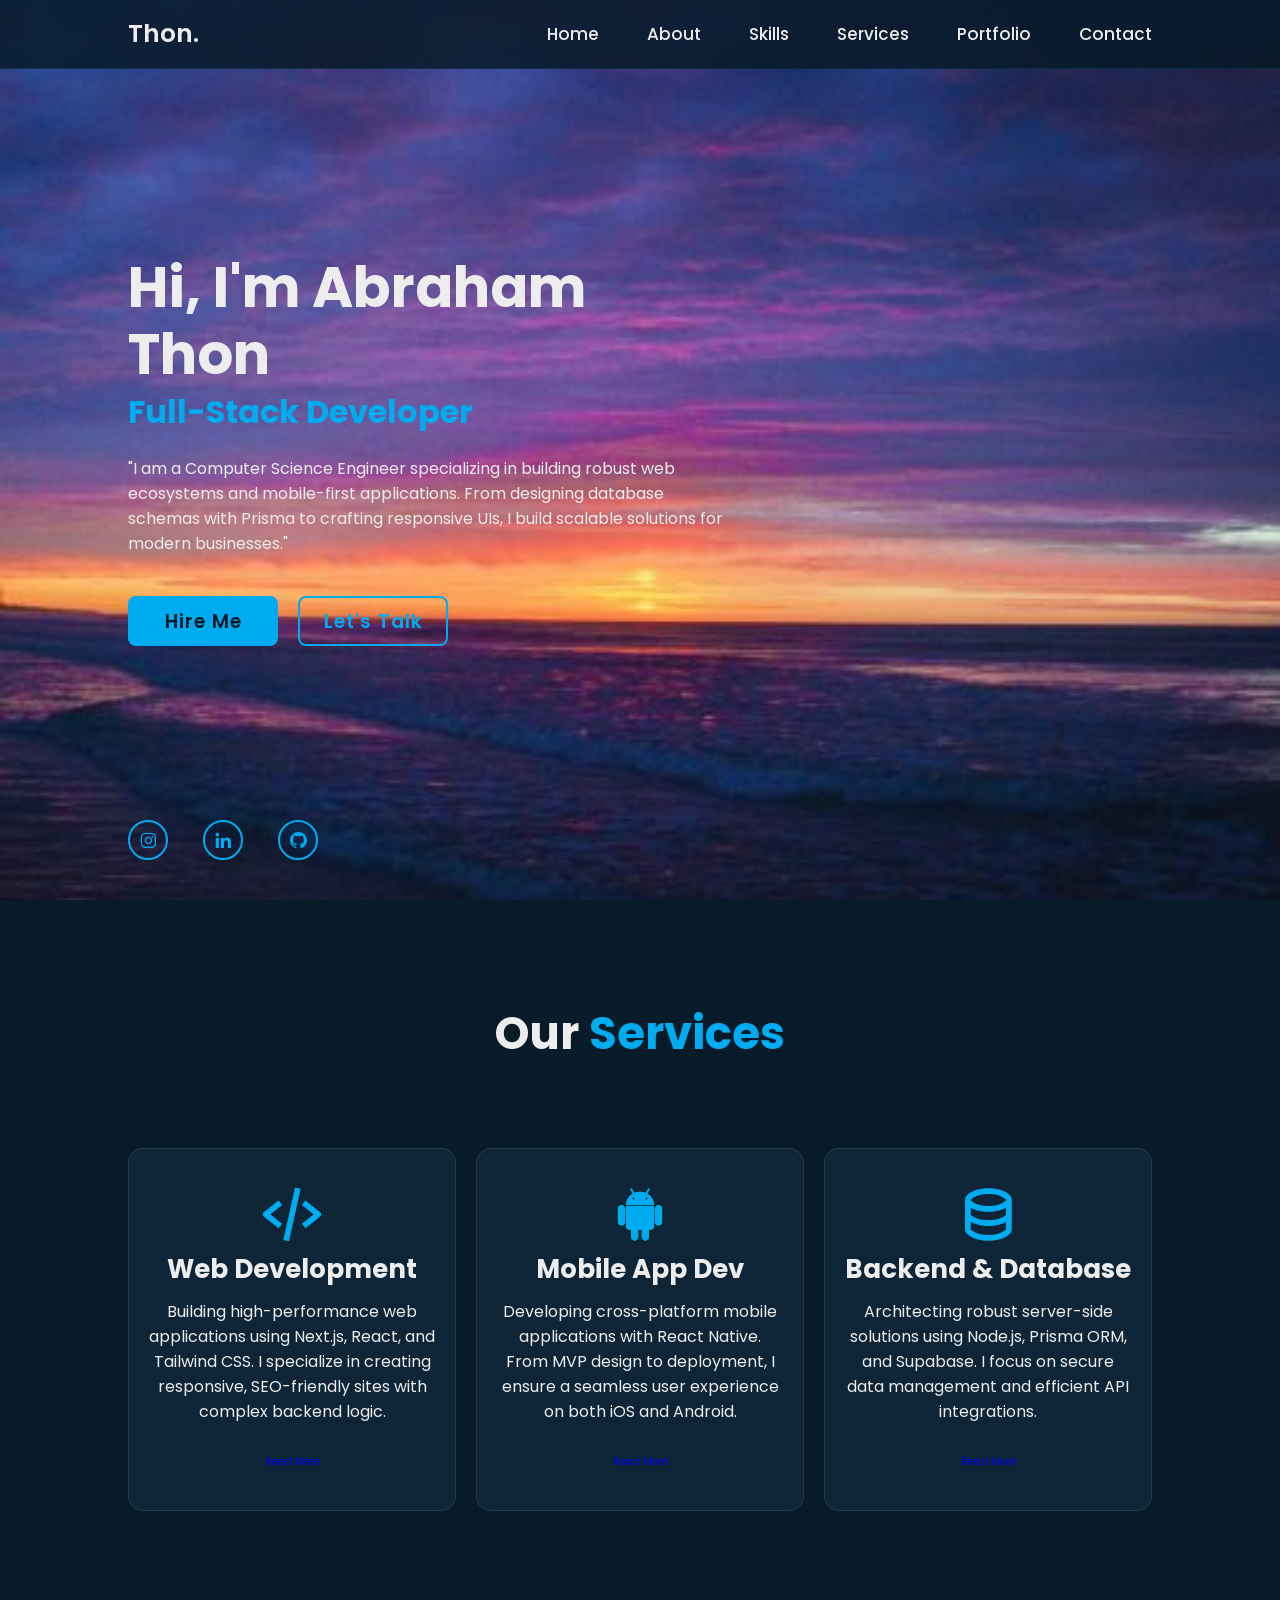
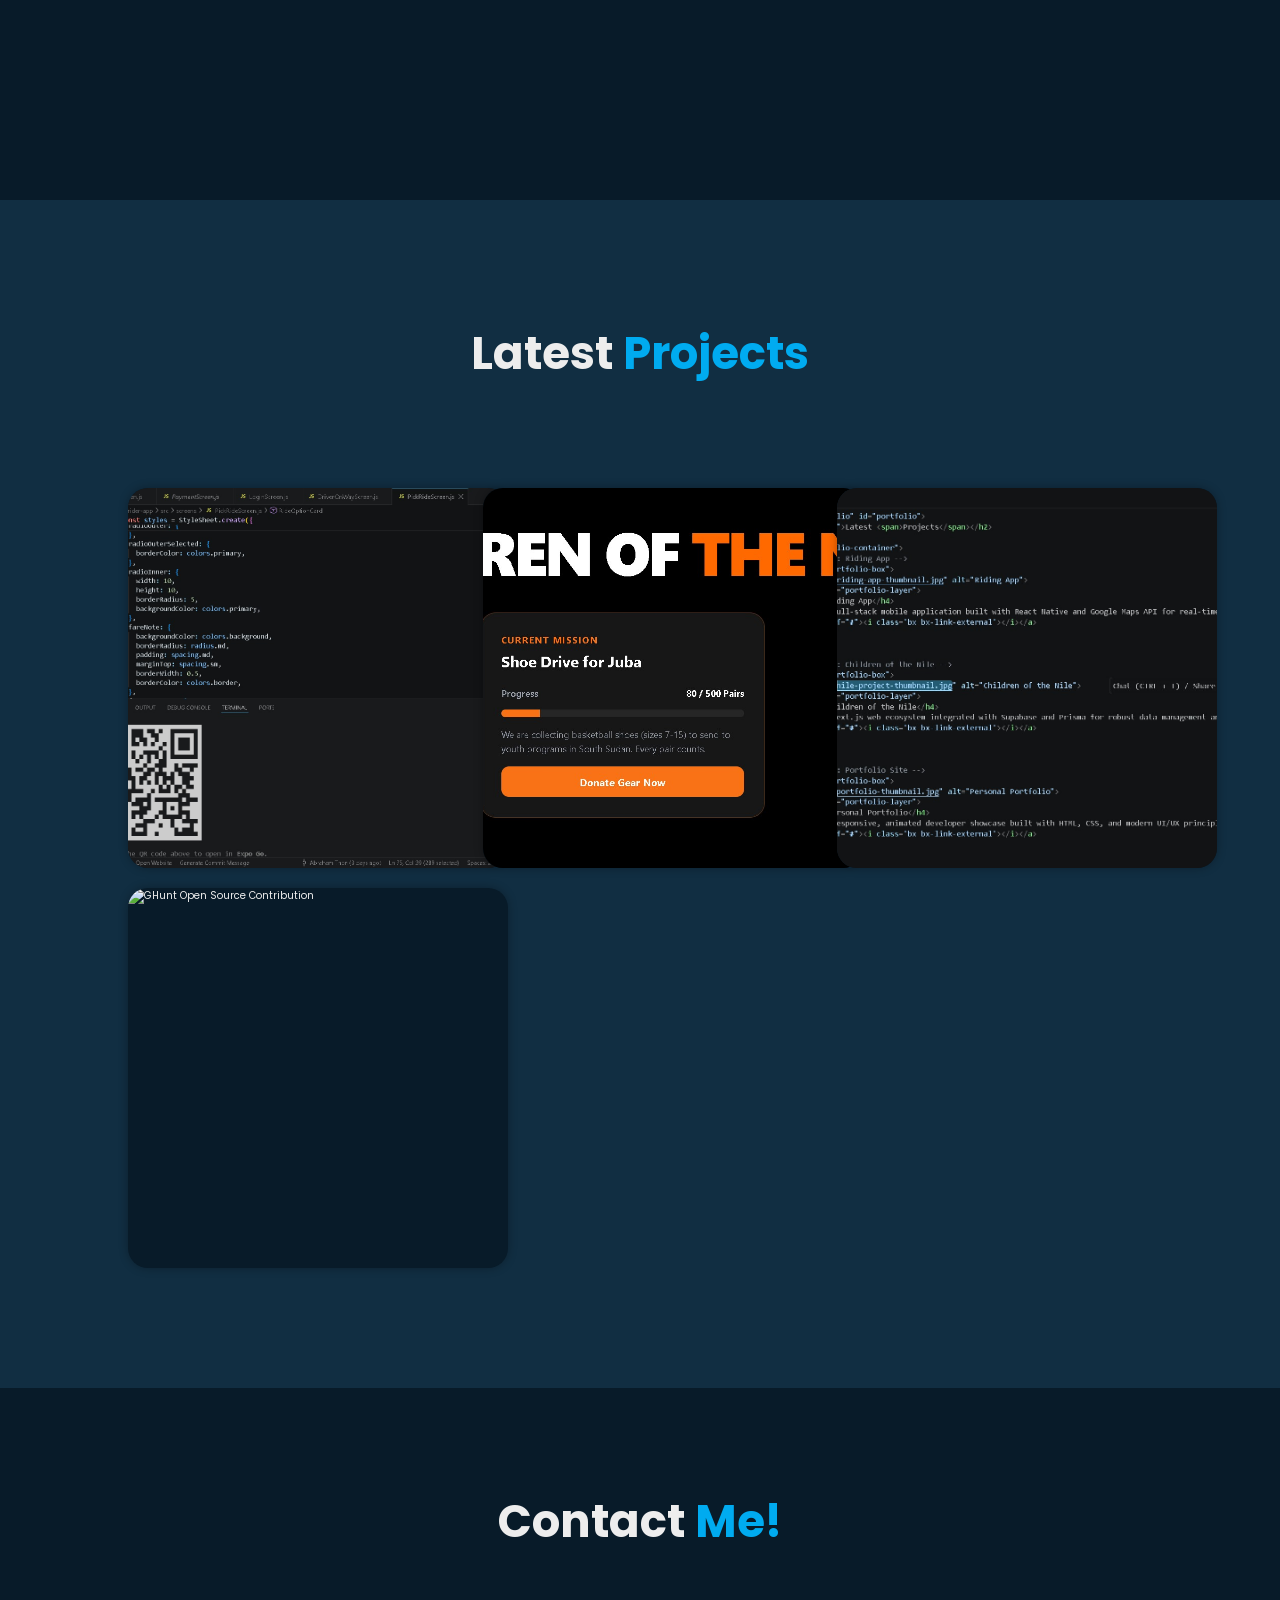
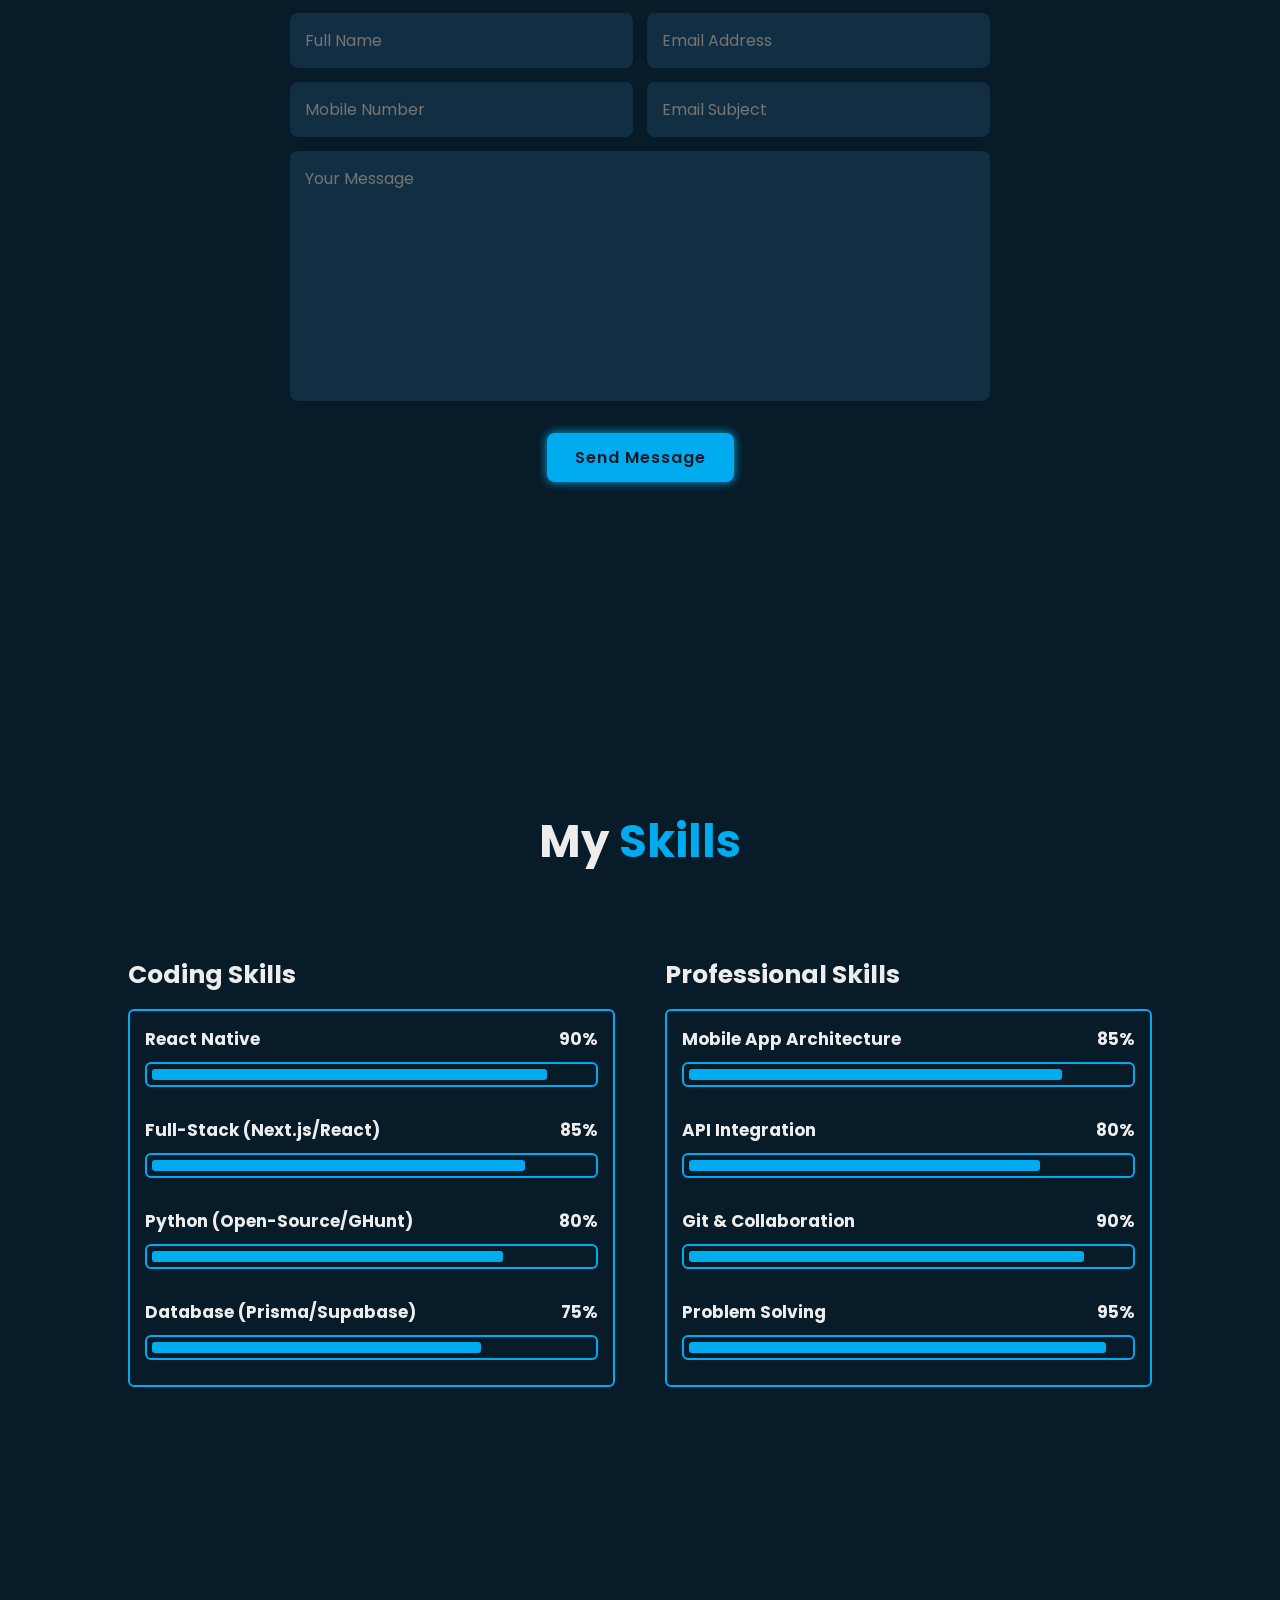
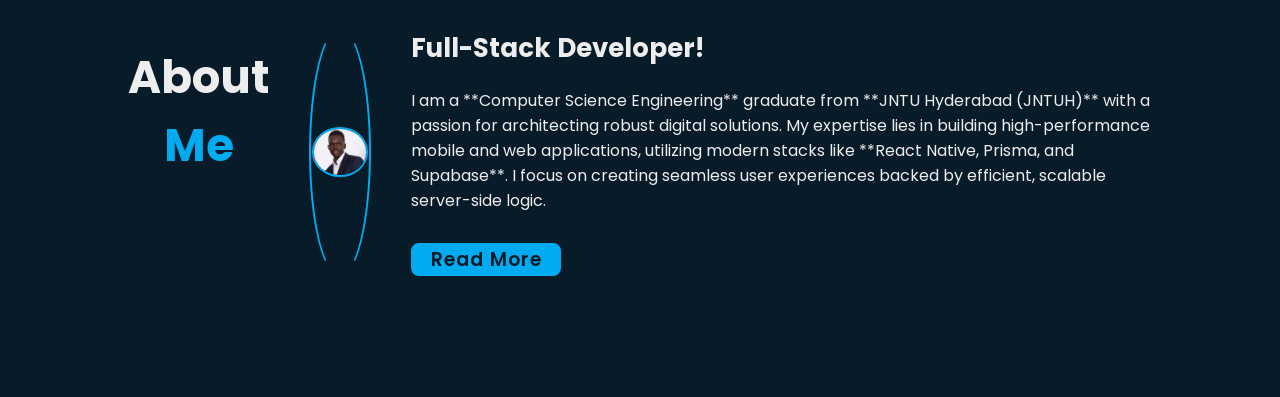
==== commit bc7f93cc: "feat: complete scroll-spy tracker, custom scrollbar, and contact form setup; staging hire-me modal" ====
--- a/personal-portfolio.html
+++ b/personal-portfolio.html
@@ -14,7 +14,7 @@
         <a href="#" class="logo">Thon.</a>
         <i class='bx bx-menu' id="menu-icon"></i>
         <nav class="navbar">
-            <a href="#" class="active">Home</a>
+            <a href="#Home" class="active">Home</a>
             <a href="#about">About</a>
             <a href="#skills">Skills</a>
             <a href="#services">Services</a>
@@ -22,7 +22,7 @@
             <a href="#contact">Contact</a>
         </nav>
     </header>
-    <section class="home">
+    <section id="home" class="home">
         <div class="home-content">
             <h1>Hi, I'm Abraham Thon</h1>
             <h3>Full-Stack Developer</h3>
@@ -45,7 +45,7 @@
         </div>
         <span class="home-imgHover"></span>
     </section>
-    <section class="services" id="services">
+    <section id="services" class="services" >
         <h2 class="heading">Our <span>Services</span></h2>
 
         <div class="services-container">
@@ -74,7 +74,7 @@
             </div>
         </div>
     </section>
-    <section class="portfolio" id="portfolio">
+    <section id="portfolio" class="portfolio" >
         <h2 class="heading">Latest <span>Projects</span></h2>
 
         <div class="portfolio-container">
@@ -123,23 +123,51 @@
         </div>
         </div>
     </section>
-    <section class="contact" id="contact">
-        <h2 class="heading">Contact <span>Me!</span></h2>
-
-        <form action="#">
-            <div class="input-box">
-                <input type="text" placeholder="Full Name" required>
-                <input type="email" placeholder="Email Address" required>
-            </div>
-            <div class="input-box">
-                <input type="number" placeholder="Mobile Number">
-                <input type="text" placeholder="Email Subject">
-            </div>
-            <textarea name="" id="" cols="30" rows="10" placeholder="Your Message" required></textarea>
-            <input type="submit" value="Send Message" class="btn">
-        </form>
-    </section>
-    <section class="skills" id="skills">
+ <section id="contact" class="contact" >
+    <h2 class="heading">Contact <span>Me!</span></h2>
+
+    <div data-fs-success style="display: none; background: #112e42; color: #00abf0; border: 1px solid #00abf0; padding: 1.5rem; border-radius: .8rem; font-size: 1.6rem; margin-bottom: 2rem; text-align: center; font-weight: 600;">
+        Message sent successfully! Thanks for reaching out.
+    </div>
+    <div data-fs-error style="display: none; background: rgba(255, 0, 0, 0.1); color: #ff4a4a; border: 1px solid #ff4a4a; padding: 1.5rem; border-radius: .8rem; font-size: 1.6rem; margin-bottom: 2rem; text-align: center;">
+        Oops! There was a problem submitting your form.
+    </div>
+
+    <form id="contact-form">
+        <div class="input-box">
+            <div style="width: 49%;">
+                <input type="text" name="name" placeholder="Full Name" data-fs-field required>
+                <span data-fs-error="name" style="color: #ff4a4a; font-size: 1.2rem; display: block; text-align: left;"></span>
+            </div>
+            <div style="width: 49%;">
+                <input type="email" name="email" placeholder="Email Address" data-fs-field required>
+                <span data-fs-error="email" style="color: #ff4a4a; font-size: 1.2rem; display: block; text-align: left;"></span>
+            </div>
+        </div>
+        <div class="input-box">
+            <div style="width: 49%;">
+                <input type="number" name="number" placeholder="Mobile Number" data-fs-field>
+                <span data-fs-error="number" style="color: #ff4a4a; font-size: 1.2rem; display: block; text-align: left;"></span>
+            </div>
+            <div style="width: 49%;">
+                <input type="text" name="subject" placeholder="Email Subject" data-fs-field>
+                <span data-fs-error="subject" style="color: #ff4a4a; font-size: 1.2rem; display: block; text-align: left;"></span>
+            </div>
+        </div>
+        
+        <textarea name="message" cols="30" rows="10" placeholder="Your Message" data-fs-field required></textarea>
+        <span data-fs-error="message" style="color: #ff4a4a; font-size: 1.2rem; display: block; text-align: left; margin-top: -1rem; margin-bottom: 1rem;"></span>
+        
+        <button type="submit" class="btn" data-fs-submit-btn>Send Message</button>
+    </form>
+</section>
+
+<script>
+    window.formspree = window.formspree || function () { (formspree.q = formspree.q || []).push(arguments); };
+    formspree('initForm', { formElement: '#contact-form', formId: 'mzdqggkl' });
+</script>
+<script src="https://unpkg.com/@formspree/ajax@1" defer></script>
+    <section id="skills" class="skills" >
         <h2 class="heading">My <span>Skills</span></h2>
 
         <div class="skills-row">
@@ -194,7 +222,7 @@
             </div>
         </div>
     </section>
-    <section class="about" id="about">
+    <section id="about" class="about" >
         <h2 class="heading">About <span>Me</span></h2>
 
         <div class="about-img">
@@ -217,5 +245,25 @@
             </div>
         </div>
     </section>
-    <script src="script.js"></script>
+    <script src="script.js"></script><div id="hire-modal" class="modal-overlay">
+    <div class="modal-content">
+        <span class="modal-close">&times;</span>
+        <h2 class="heading">Hire <span>Me!</span></h2>
+        <p class="modal-subtext">Let's build something amazing together. Fill out the scope details below.</p>
+        
+        <form action="https://formspree.io/f/mzdqggkl" method="POST">
+            <div class="input-box-modal">
+                <input type="text" name="client_name" placeholder="Your Name or Company" required>
+                <input type="email" name="client_email" placeholder="Your Email Address" required>
+            </div>
+            <div class="input-box-modal">
+                <input type="text" name="project_budget" placeholder="Estimated Budget">
+                <input type="text" name="project_timeline" placeholder="Expected Timeline">
+            </div>
+            <textarea name="project_details" cols="30" rows="6" placeholder="Briefly describe your project goals..." required></textarea>
+            <button type="submit" class="btn">Submit Brief</button>
+        </form>
+    </div>
+</div>
+
 </body>
--- a/port.css
+++ b/port.css
@@ -1,4 +1,30 @@
 @import url('https://fonts.googleapis.com/css2?family=Poppins:ital,wght@0,100;0,200;0,300;0,400;0,500;0,600;0,700;0,800;0,900;1,100;1,200;1,300;1,400;1,500;1,600;1,700;1,800;1,900&display=swap');
+/* --- UNIVERSAL CUSTOM SCROLLBAR --- */
+
+/* 1. For Chrome 121+, Firefox, and Edge (Standard) */
+* {
+    scrollbar-width: thin;
+    scrollbar-color: #00abf0 #081b29; /* [Thumb Color] [Track Color] */
+}
+
+/* 2. For Chrome (Older), Safari, and Opera (Webkit Fallback) */
+::-webkit-scrollbar {
+    width: 10px;
+}
+
+::-webkit-scrollbar-track {
+    background: #081b29;
+}
+
+::-webkit-scrollbar-thumb {
+    background: #00abf0;
+    border-radius: 5px;
+    border: 2px solid #081b29; /* Padding effect around the thumb */
+}
+
+::-webkit-scrollbar-thumb:hover {
+    background: #0081b5;
+}
 
 html {
     font-size: 62.5%;
@@ -73,9 +99,10 @@
     color: #ededed;
     text-decoration: none;
     font-weight: 500;
-    margin-left: 3.5rem;
+    margin-left: 4.5rem;
     transition: .3s;
-    /* margin-left: 4.5rem; */
+    position: relative;
+    transition: color 0.3s ease;
 }
 
 .navbar a:hover,
@@ -374,33 +401,34 @@
 }
 
 .portfolio {
-    background: #112e42;
-    /* Slightly lighter dark for contrast */
-    padding: 10rem 10% 2rem;
+    background: #112e42; 
+    padding: 12rem 10% 12rem;
+}
+
+.portfolio h2.heading {
+    margin-bottom: 8rem; /* Creates more space between the title and the cards */
 }
 
 .portfolio-container {
     display: grid;
     grid-template-columns: repeat(auto-fit, minmax(300px, 1fr));
-    align-items: center;
-    gap: 2.5rem;
-    /* width: 100%;
-    padding: 0 2rem;
-    max-width: 1200px;
-    margin: 0 auto;
-    padding: 0 20px; */
+    align-items: stretch;
+    gap: 4rem;
+    padding-top: 2rem;
+    padding-bottom: 2rem;
 }
 
 .portfolio-box {
     position: relative;
     aspect-ratio: 1 / 1;
-    border-radius: 1.5rem;
+    border-radius: 2rem;
     box-shadow: 0 1rem 3rem rgba(0, 0, 0, 0.2);
     overflow: hidden;
     display: flex;
-    /* background: rgba(17, 46, 66, 0.6);
-    backdrop-filter: blur(8px);
-    border: 2px solid rgba(0, 171, 240, 0.1); */
+    height: 380px;
+    background: #081b29;
+    box-shadow: 0 0 1rem rgba(0, 0, 0, 0.3);
+    /* border: 2px solid rgba(0, 171, 240, 0.1); */
 }
 
 .portfolio-box img {
@@ -423,16 +451,14 @@
     width: 100%;
     height: 100%;
     background: linear-gradient(rgba(0, 0, 0, .1), #00abf0);
-    /* Using your accent blue */
     display: flex;
     justify-content: center;
     align-items: center;
     flex-direction: column;
     text-align: center;
-    padding: 0 2rem;
+    padding: 0 4rem;
     transform: translateY(100%);
     transition: .5s ease;
-    overflow: hidden;
 }
 
 .portfolio-box:hover .portfolio-layer {
@@ -474,11 +500,11 @@
 }
 
 .contact h2 {
-    margin-bottom: 3rem;
+    margin-bottom: 5rem;
 }
 
 .contact form {
-    max-width: 600px;
+    max-width: 70rem;
     margin: 0 auto;
     text-align: center;
 }
@@ -487,11 +513,10 @@
     display: flex;
     justify-content: space-between;
     flex-wrap: wrap;
-    gap: 10px;
-}
-
-.contact form .input-box input,
-.contact form textarea {
+    gap: 0px;
+}
+
+.contact form .input-box div input {
     width: 100%;
     padding: 1.5rem;
     font-size: 1.6rem;
@@ -499,17 +524,27 @@
     background: #112e42;
     border-radius: .8rem;
     margin: .7rem 0;
-    border: none;
+}
+.contact form textarea {
+    width: 100%;
+    padding: 1.5rem;
+    font-size: 1.6rem;
+    color: #ededed;
+    background: #112e42;
+    border-radius: .8rem;
+    margin: .7rem 0;
+    resize: none;
 }
 
 /* Specific sizing for side-by-side inputs on desktop */
 .contact form .input-box input {
-    width: 48%;
+    width: 49%;
     /* Keeps two inputs side-by-side on desktop */
 }
 
 .contact form textarea {
     resize: none;
+    height: 25rem;
 }
 
 .contact form .btn {
@@ -528,7 +563,7 @@
     cursor: pointer;
     border: none;
     /* Removes default button border */
-    margin-top: 3rem;
+    margin-top: 2rem;
 }
 
 .contact form .btn:hover {
@@ -541,8 +576,8 @@
 
 /* Mobile Responsiveness for Form */
 @media (max-width: 600px) {
-    .contact form .input-box input {
-        width: 100%;
+    .contact form .input-box div {
+        width: 100% !important;
     }
 }
 
@@ -761,4 +796,104 @@
         color: #fff;
         text-align: center;
     }
+}
+.navbar a::after {
+    content: '';
+    position: absolute;
+    bottom: -5px;
+    left: 0;
+    width: 0;
+    height: 2px;
+    background: #00abf0;
+    transition: width 0.3s ease;
+}
+
+.navbar a.active::after {
+    width: 100%;
+}
+/* --- Modal Overlay Layout --- */
+.modal-overlay {
+    position: fixed;
+    top: 0;
+    left: 0;
+    width: 100%;
+    height: 100%;
+    background: rgba(8, 27, 41, 0.7); /* Dark semi-transparent filter */
+    backdrop-filter: blur(8px); /* Blurs the portfolio underneath */
+    z-index: 2000; /* Higher than your fixed header navbar */
+    display: flex;
+    justify-content: center;
+    align-items: center;
+    opacity: 0;
+    pointer-events: none;
+    transition: opacity 0.4s ease;
+}
+
+/* Toggle Class handled by JavaScript */
+.modal-overlay.open {
+    opacity: 1;
+    pointer-events: auto;
+}
+
+/* Modal Content Card Box */
+.modal-content {
+    background: #112e42;
+    padding: 4rem;
+    border-radius: 2rem;
+    width: 90%;
+    max-width: 60rem;
+    border: 2px solid #00abf0;
+    box-shadow: 0 0 3rem rgba(0, 171, 240, 0.3);
+    position: relative;
+    transform: translateY(-50px);
+    transition: transform 0.4s ease;
+}
+
+.modal-overlay.open .modal-content {
+    transform: translateY(0);
+}
+
+/* Close Window 'X' Button */
+.modal-close {
+    position: absolute;
+    top: 2rem;
+    right: 2.5rem;
+    font-size: 3.5rem;
+    color: #ededed;
+    cursor: pointer;
+    transition: color 0.3s;
+}
+
+.modal-close:hover {
+    color: #ff4a4a; /* Turns red on hover warning */
+}
+
+.modal-subtext {
+    font-size: 1.4rem;
+    color: #ededed;
+    text-align: center;
+    margin: -1.5rem 0 3rem 0;
+}
+
+/* Input boxes modified specifically for modal spacing */
+.input-box-modal {
+    display: flex;
+    justify-content: space-between;
+    gap: 1.5rem;
+    margin-bottom: 1.5rem;
+}
+
+.input-box-modal input, .modal-content textarea {
+    width: 100%;
+    padding: 1.5rem;
+    font-size: 1.5rem;
+    color: #ededed;
+    background: #081b29;
+    border-radius: .8rem;
+    border: 1px solid rgba(255,255,255,0.1);
+}
+
+.modal-content textarea {
+    resize: none;
+    margin-bottom: 2rem;
 }
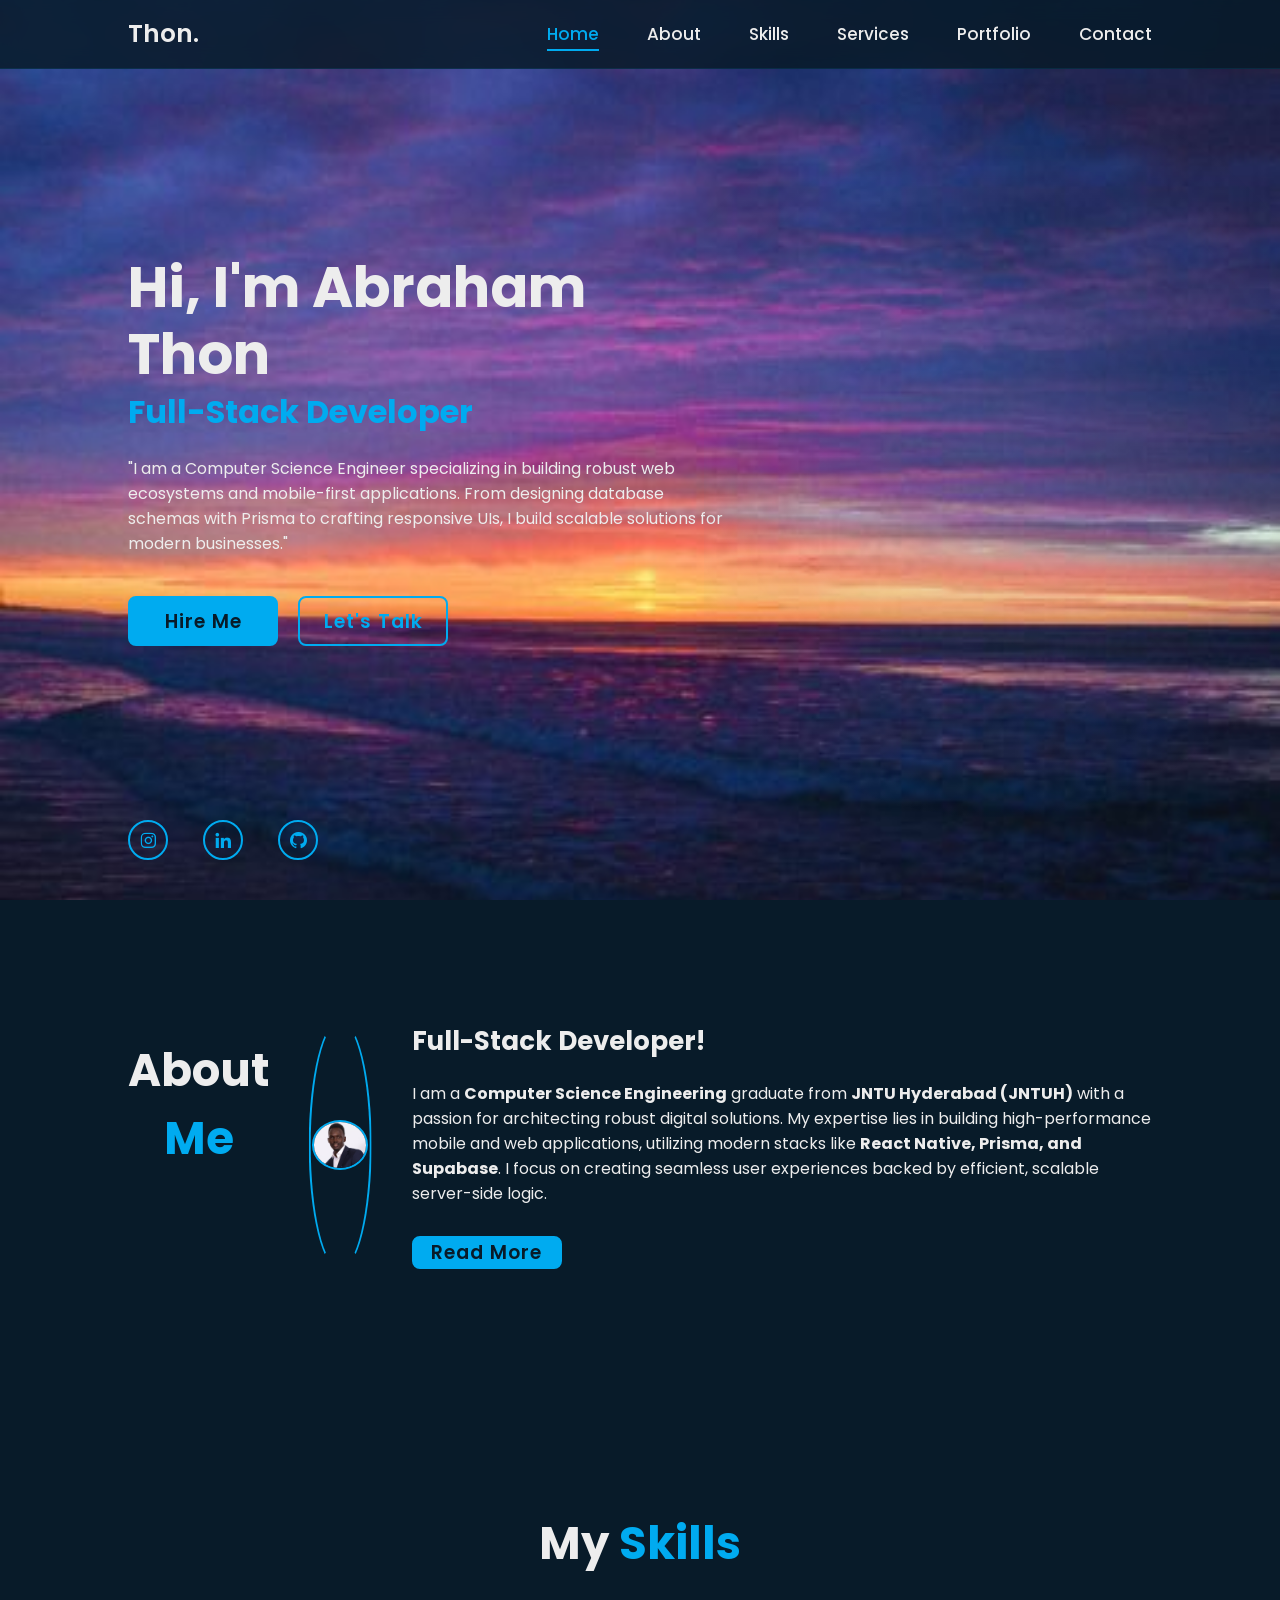
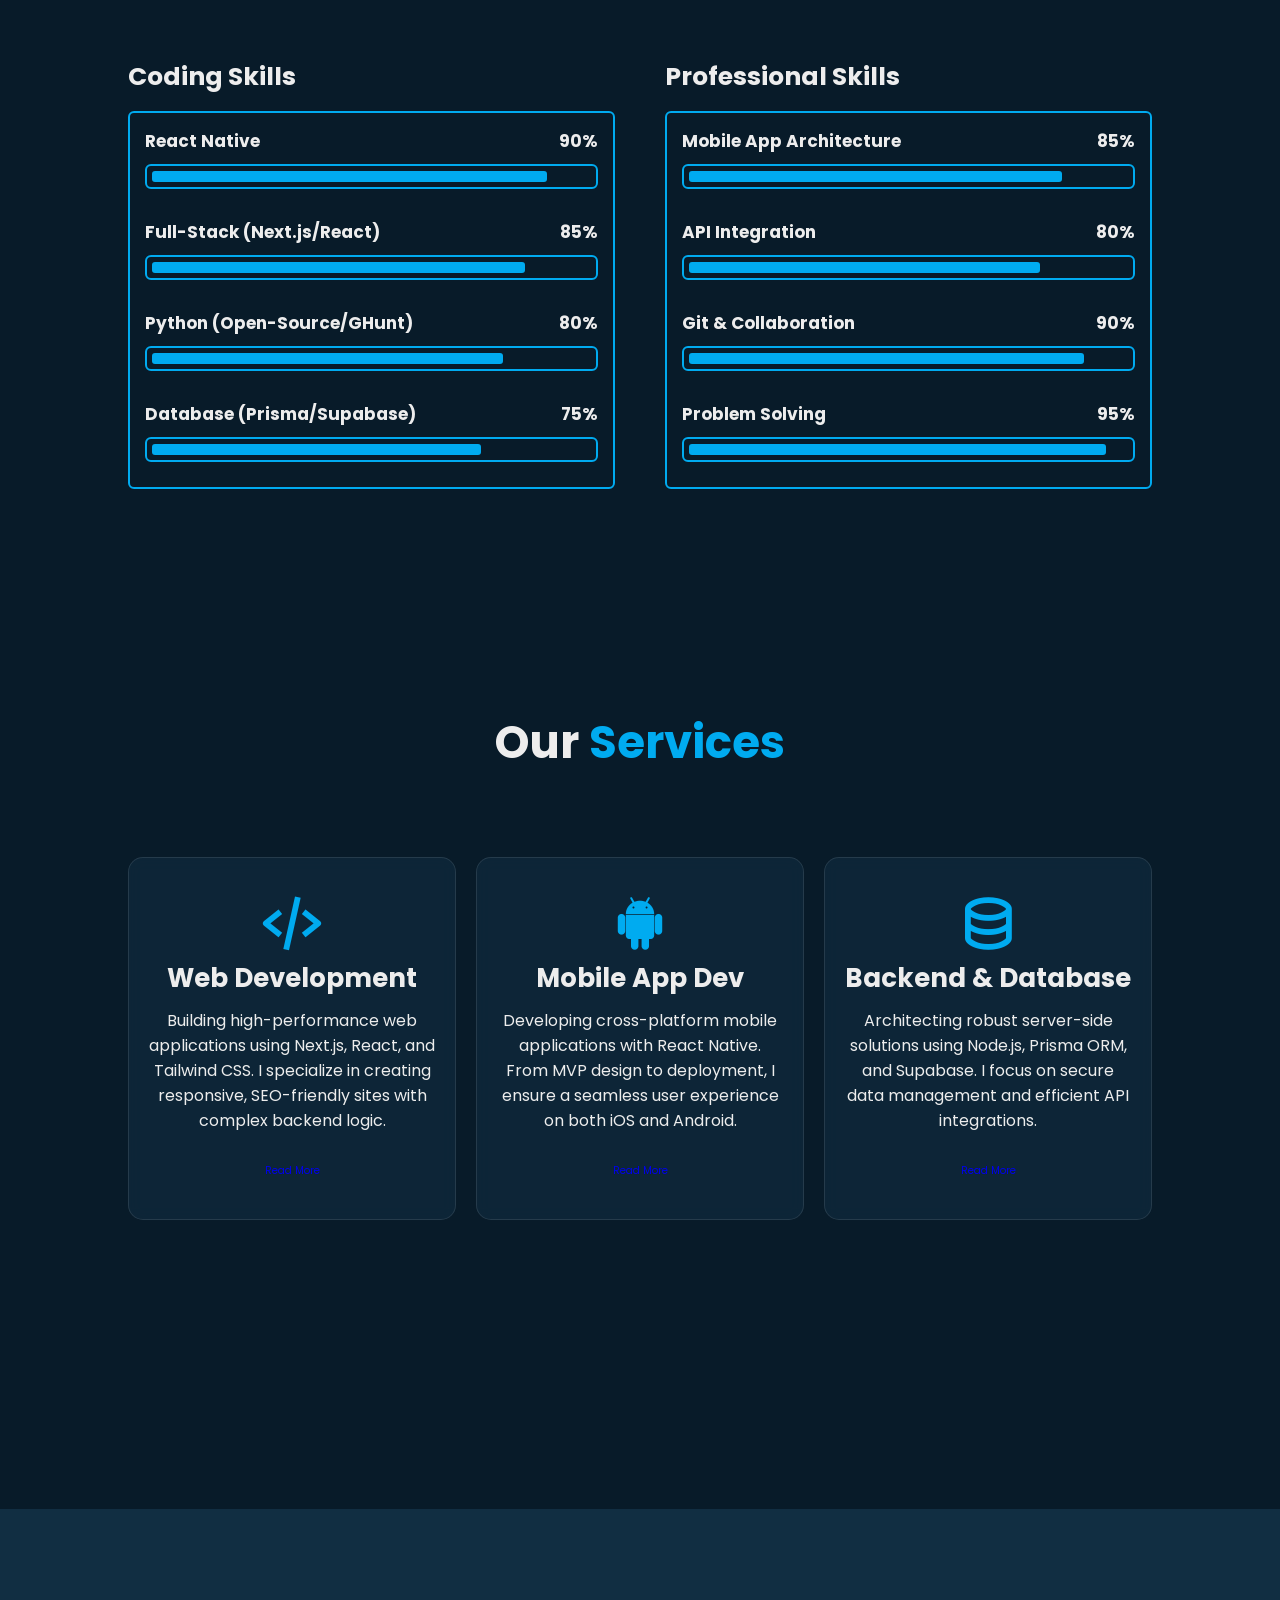
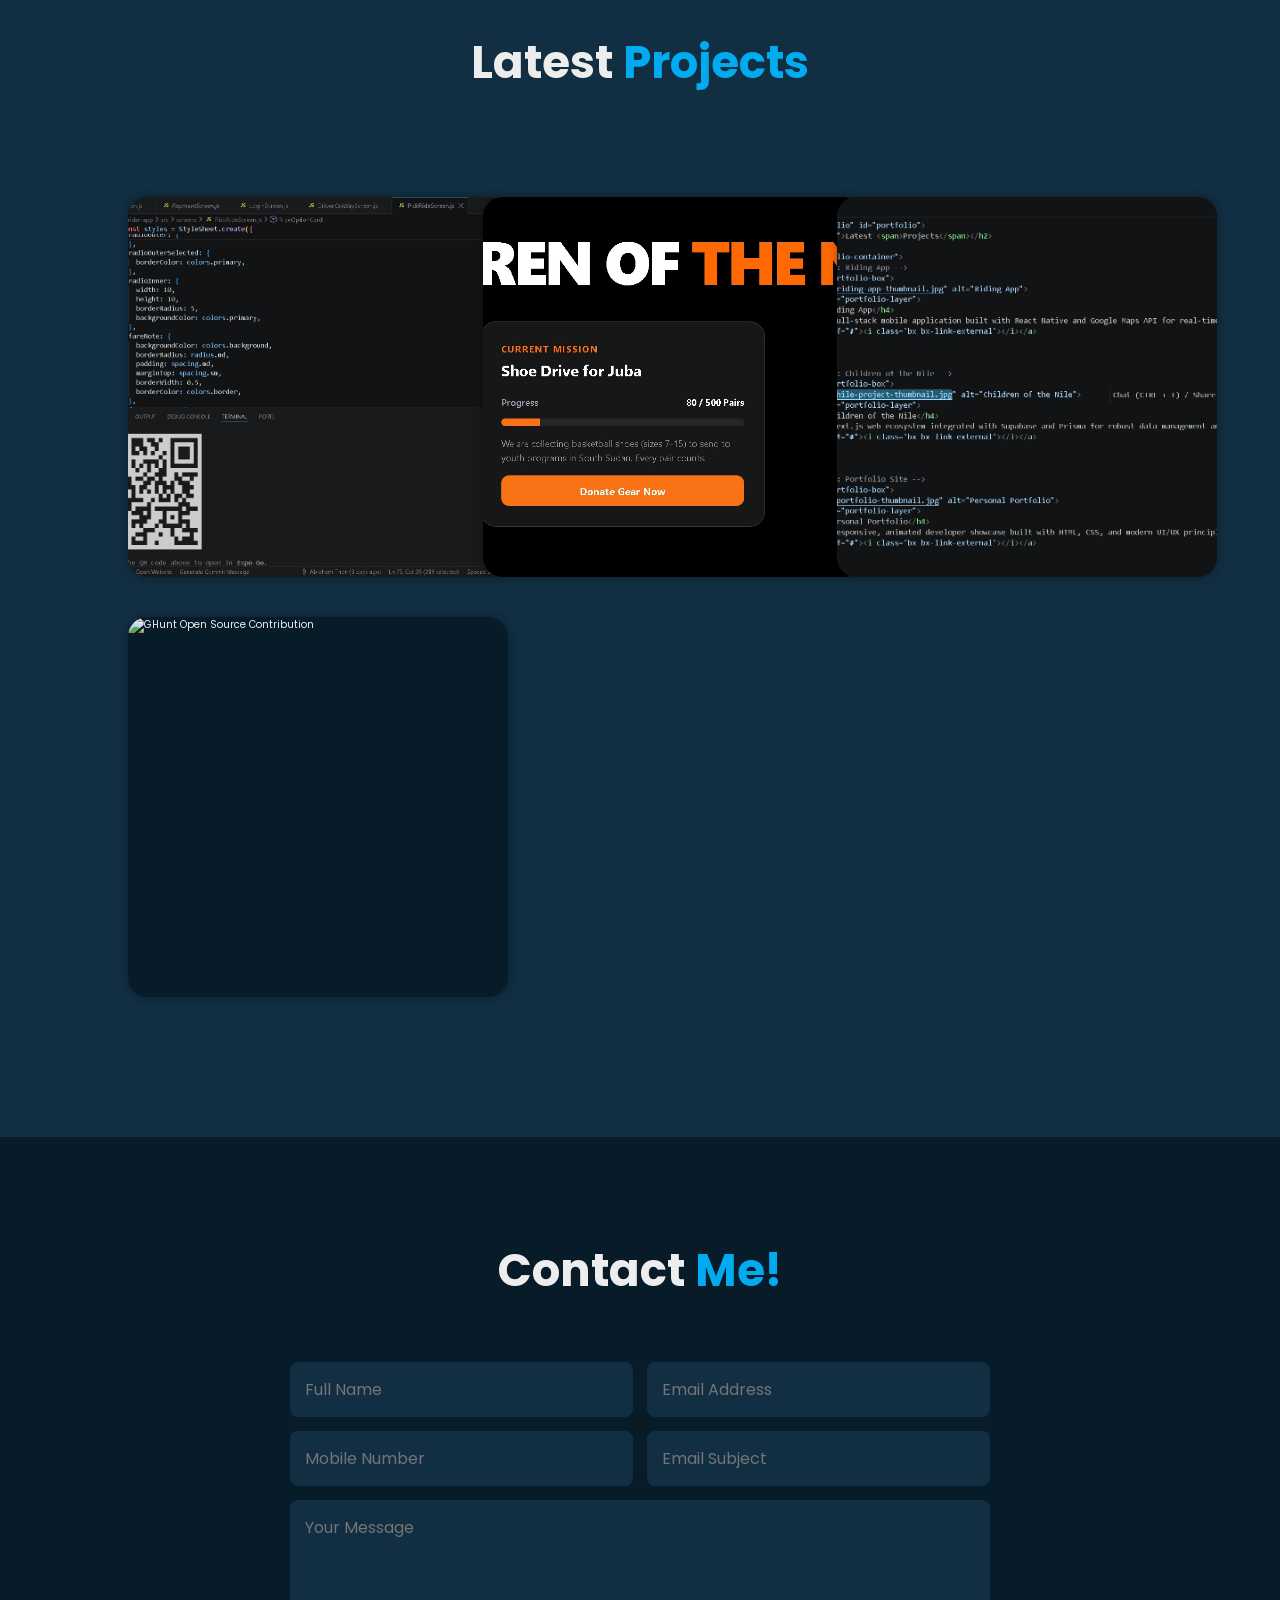
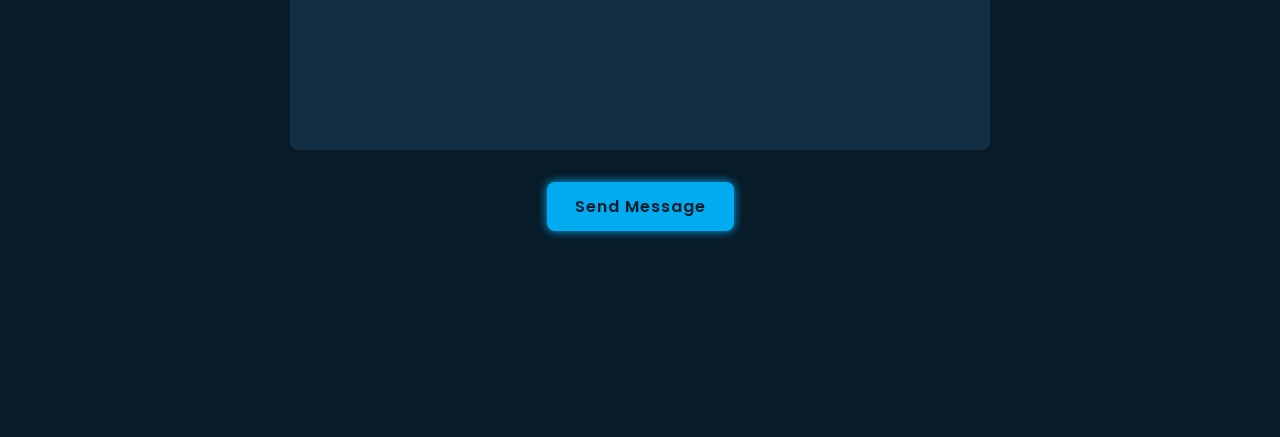
==== commit 80db2010: "feat: complete scroll-spy tracker, custom scrollbar, and contact form setup; staging hire-me modal" ====
--- a/personal-portfolio.html
+++ b/personal-portfolio.html
@@ -1,269 +1,264 @@
 <!DOCTYPE html>
 <html lang="en">
-
 <head>
-    <meta charset="UTF-8">
-    <meta name="viewport" content="width=device-width, initial-scale=1.0">
-    <title>portfolio website</title>
-    <link rel="stylesheet" href="port.css">
-    <link href='https://unpkg.com/boxicons@2.1.4/css/boxicons.min.css' rel='stylesheet'>
+<meta charset="UTF-8">
+<meta name="viewport" content="width=device-width, initial-scale=1.0">
+<title>portfolio website</title>
+<link rel="stylesheet" href="port.css">
+<link href='https://unpkg.com/boxicons@2.1.4/css/boxicons.min.css' rel='stylesheet'>
 </head>
-
 <body>
-    <header class="header">
-        <a href="#" class="logo">Thon.</a>
-        <i class='bx bx-menu' id="menu-icon"></i>
-        <nav class="navbar">
-            <a href="#Home" class="active">Home</a>
-            <a href="#about">About</a>
-            <a href="#skills">Skills</a>
-            <a href="#services">Services</a>
-            <a href="#portfolio">Portfolio</a>
-            <a href="#contact">Contact</a>
-        </nav>
-    </header>
-    <section id="home" class="home">
-        <div class="home-content">
-            <h1>Hi, I'm Abraham Thon</h1>
-            <h3>Full-Stack Developer</h3>
-            <p>
-                "I am a Computer Science Engineer specializing in building robust web ecosystems and mobile-first
-                applications. From designing database schemas with Prisma to crafting responsive UIs, I build scalable
-                solutions for modern businesses."
-            </p>
-            <div class="btn-box">
-                <a href="#">Hire Me</a>
-                <a href="#">Let's Talk</a>
-            </div>
-            <div class="home-sci">
-                <a href="#"><i class='bx bxl-instagram'></i></a>
-                <!-- <a href="#"><i class='bx bxl-twitter'></i></a> -->
-                <a href="#"><i class='bx bxl-linkedin'></i></a>
-                <a href="#"><i class='bx bxl-github'></i></a>
-                <!-- <a href="#"><i class='bx bxl-facebook'></i></a> -->
-            </div>
+<header class="header">
+  <a href="#home" class="logo">Thon.</a>
+  <i class='bx bx-menu' id="menu-icon"></i>
+  <nav class="navbar">
+    <a href="#home" class="active">Home</a>
+    <a href="#about">About</a>
+    <a href="#skills">Skills</a>
+    <a href="#services">Services</a>
+    <a href="#portfolio">Portfolio</a>
+    <a href="#contact">Contact</a>
+  </nav>
+</header>
+
+<section id="home" class="home">
+  <div class="home-content">
+    <h1>Hi, I'm Abraham Thon</h1>
+    <h3>Full-Stack Developer</h3>
+    <p>
+      "I am a Computer Science Engineer specializing in building robust web ecosystems
+      and mobile-first applications. From designing database schemas with Prisma to
+      crafting responsive UIs, I build scalable solutions for modern businesses."
+    </p>
+    <div class="btn-box">
+      <a href="#" class="hire-trigger-btn">Hire Me</a>
+      <a href="#contact">Let's Talk</a>
+    </div>
+    <div class="home-sci">
+      <a href="#"><i class='bx bxl-instagram'></i></a>
+      <!-- <a href="#"><i class='bx bxl-twitter'></i></a> -->
+      <a href="#"><i class='bx bxl-linkedin'></i></a>
+      <a href="#"><i class='bx bxl-github'></i></a>
+      <!-- <a href="#"><i class='bx bxl-facebook'></i></a> -->
+    </div>
+  </div>
+  <span class="home-imgHover"></span>
+</section>
+
+<section id="about" class="about">
+  <h2 class="heading">About <span>Me</span></h2>
+  <div class="about-img">
+    <img src="thon.jpg" alt="Abraham Thon">
+    <span class="circle-spin"></span>
+  </div>
+  <div class="about-content">
+    <h3>Full-Stack Developer!</h3>
+    <p>
+      I am a <strong>Computer Science Engineering</strong> graduate from <strong>JNTU
+      Hyderabad (JNTUH)</strong> with a passion for architecting robust digital solutions.
+      My expertise lies in building high-performance mobile and web applications,
+      utilizing modern stacks like <strong>React Native, Prisma, and Supabase</strong>.
+      I focus on creating seamless user experiences backed by efficient, scalable
+      server-side logic.
+    </p>
+    <div class="btn-box btns">
+      <a href="#" class="btn">Read More</a>
+    </div>
+  </div>
+</section>
+
+<section id="skills" class="skills">
+  <h2 class="heading">My <span>Skills</span></h2>
+  <div class="skills-row">
+    <!-- Technical Skills -->
+    <div class="skills-column">
+      <h3 class="title">Coding Skills</h3>
+      <div class="skills-box">
+        <div class="skills-content">
+          <div class="progress">
+            <h3>React Native <span>90%</span></h3>
+            <div class="bar"><span></span></div>
+          </div>
+          <div class="progress">
+            <h3>Full-Stack (Next.js/React) <span>85%</span></h3>
+            <div class="bar"><span></span></div>
+          </div>
+          <div class="progress">
+            <h3>Python (Open-Source/GHunt) <span>80%</span></h3>
+            <div class="bar"><span></span></div>
+          </div>
+          <div class="progress">
+            <h3>Database (Prisma/Supabase) <span>75%</span></h3>
+            <div class="bar"><span></span></div>
+          </div>
         </div>
-        <span class="home-imgHover"></span>
-    </section>
-    <section id="services" class="services" >
-        <h2 class="heading">Our <span>Services</span></h2>
-
-        <div class="services-container">
-            <div class="services-box">
-                <i class='bx bx-code-alt'></i>
-                <h3>Web Development</h3>
-                <p>Building high-performance web applications using Next.js, React, and Tailwind CSS. I specialize in
-                    creating responsive, SEO-friendly sites with complex backend logic.</p>
-                <a href="#" class="btn">Read More</a>
-            </div>
-
-            <div class="services-box">
-                <i class='bx bxl-android'></i>
-                <h3>Mobile App Dev</h3>
-                <p>Developing cross-platform mobile applications with React Native. From MVP design to deployment, I
-                    ensure a seamless user experience on both iOS and Android.</p>
-                <a href="#" class="btn">Read More</a>
-            </div>
-
-            <div class="services-box">
-                <i class='bx bx-data'></i>
-                <h3>Backend & Database</h3>
-                <p>Architecting robust server-side solutions using Node.js, Prisma ORM, and Supabase. I focus on secure
-                    data management and efficient API integrations.</p>
-                <a href="#" class="btn">Read More</a>
-            </div>
+      </div>
+    </div>
+    <!-- Professional Skills -->
+    <div class="skills-column">
+      <h3 class="title">Professional Skills</h3>
+      <div class="skills-box">
+        <div class="skills-content">
+          <div class="progress">
+            <h3>Mobile App Architecture <span>85%</span></h3>
+            <div class="bar"><span></span></div>
+          </div>
+          <div class="progress">
+            <h3>API Integration <span>80%</span></h3>
+            <div class="bar"><span></span></div>
+          </div>
+          <div class="progress">
+            <h3>Git &amp; Collaboration <span>90%</span></h3>
+            <div class="bar"><span></span></div>
+          </div>
+          <div class="progress">
+            <h3>Problem Solving <span>95%</span></h3>
+            <div class="bar"><span></span></div>
+          </div>
         </div>
-    </section>
-    <section id="portfolio" class="portfolio" >
-        <h2 class="heading">Latest <span>Projects</span></h2>
-
-        <div class="portfolio-container">
-            <!-- Project 1: Riding App -->
-            <div class="portfolio-box">
-                <img src="riding-app-thumbnail.jpg" alt="Riding App">
-                <div class="portfolio-layer">
-                    <h4>Riding App</h4>
-                    <p>A full-stack mobile application built with React Native and Google Maps API for real-time ride
-                        tracking.</p>
-                    <a href="#"><i class='bx bx-link-external'></i></a>
-                </div>
-            </div>
-
-            <!-- Project 2: Children of the Nile -->
-            <div class="portfolio-box">
-                <img src="nile-project-thumbnail.jpg" alt="Children of the Nile">
-                <div class="portfolio-layer">
-                    <h4>Children of the Nile</h4>
-                    <p>A Next.js web ecosystem integrated with Supabase and Prisma for robust data management and donor
-                        tracking.</p>
-                    <a href="#"><i class='bx bx-link-external'></i></a>
-                </div>
-            </div>
-
-            <!-- Project 3: Portfolio Site -->
-            <div class="portfolio-box">
-                <img src="portfolio-thumbnail.jpg" alt="Personal Portfolio">
-                <div class="portfolio-layer">
-                    <h4>Personal Portfolio</h4>
-                    <p>A responsive, animated developer showcase built with HTML, CSS, and modern UI/UX principles.</p>
-                    <a href="#"><i class='bx bx-link-external'></i></a>
-                </div>
-            </div>
-        </div>
-        </div>
-        <div class="portfolio-box">
-            <img src="ghunt-contribution.jpg" alt="GHunt Open Source Contribution">
-            <div class="portfolio-layer">
-                <h4>GHunt (Open Source)</h4>
-                <p>Fixed critical NameErrors in the JSON output module for this 15k+ star OSINT tool using Python.</p>
-                <a href="https://github.com/mxrch/GHunt/pulls?q=is%3Apr+author%3Athon122" target="_blank">
-                    <i class='bx bx-link-external'></i>
-                </a>
-            </div>
-        </div>
-        </div>
-    </section>
- <section id="contact" class="contact" >
-    <h2 class="heading">Contact <span>Me!</span></h2>
-
-    <div data-fs-success style="display: none; background: #112e42; color: #00abf0; border: 1px solid #00abf0; padding: 1.5rem; border-radius: .8rem; font-size: 1.6rem; margin-bottom: 2rem; text-align: center; font-weight: 600;">
-        Message sent successfully! Thanks for reaching out.
-    </div>
-    <div data-fs-error style="display: none; background: rgba(255, 0, 0, 0.1); color: #ff4a4a; border: 1px solid #ff4a4a; padding: 1.5rem; border-radius: .8rem; font-size: 1.6rem; margin-bottom: 2rem; text-align: center;">
-        Oops! There was a problem submitting your form.
-    </div>
-
-    <form id="contact-form">
-        <div class="input-box">
-            <div style="width: 49%;">
-                <input type="text" name="name" placeholder="Full Name" data-fs-field required>
-                <span data-fs-error="name" style="color: #ff4a4a; font-size: 1.2rem; display: block; text-align: left;"></span>
-            </div>
-            <div style="width: 49%;">
-                <input type="email" name="email" placeholder="Email Address" data-fs-field required>
-                <span data-fs-error="email" style="color: #ff4a4a; font-size: 1.2rem; display: block; text-align: left;"></span>
-            </div>
-        </div>
-        <div class="input-box">
-            <div style="width: 49%;">
-                <input type="number" name="number" placeholder="Mobile Number" data-fs-field>
-                <span data-fs-error="number" style="color: #ff4a4a; font-size: 1.2rem; display: block; text-align: left;"></span>
-            </div>
-            <div style="width: 49%;">
-                <input type="text" name="subject" placeholder="Email Subject" data-fs-field>
-                <span data-fs-error="subject" style="color: #ff4a4a; font-size: 1.2rem; display: block; text-align: left;"></span>
-            </div>
-        </div>
-        
-        <textarea name="message" cols="30" rows="10" placeholder="Your Message" data-fs-field required></textarea>
-        <span data-fs-error="message" style="color: #ff4a4a; font-size: 1.2rem; display: block; text-align: left; margin-top: -1rem; margin-bottom: 1rem;"></span>
-        
-        <button type="submit" class="btn" data-fs-submit-btn>Send Message</button>
-    </form>
+      </div>
+    </div>
+  </div>
+</section>
+
+<section id="services" class="services">
+  <h2 class="heading">Our <span>Services</span></h2>
+  <div class="services-container">
+    <div class="services-box">
+      <i class='bx bx-code-alt'></i>
+      <h3>Web Development</h3>
+      <p>Building high-performance web applications using Next.js, React, and Tailwind
+        CSS. I specialize in creating responsive, SEO-friendly sites with complex backend logic.</p>
+      <a href="#" class="btn">Read More</a>
+    </div>
+    <div class="services-box">
+      <i class='bx bxl-android'></i>
+      <h3>Mobile App Dev</h3>
+      <p>Developing cross-platform mobile applications with React Native. From MVP
+        design to deployment, I ensure a seamless user experience on both iOS and Android.</p>
+      <a href="#" class="btn">Read More</a>
+    </div>
+    <div class="services-box">
+      <i class='bx bx-data'></i>
+      <h3>Backend & Database</h3>
+      <p>Architecting robust server-side solutions using Node.js, Prisma ORM, and
+        Supabase. I focus on secure data management and efficient API integrations.</p>
+      <a href="#" class="btn">Read More</a>
+    </div>
+  </div>
+</section>
+
+<section id="portfolio" class="portfolio">
+  <h2 class="heading">Latest <span>Projects</span></h2>
+  <div class="portfolio-container">
+    <!-- Project 1: Riding App -->
+    <div class="portfolio-box">
+      <img src="riding-app-thumbnail.jpg" alt="Riding App">
+      <div class="portfolio-layer">
+        <h4>Riding App</h4>
+        <p>A full-stack mobile application built with React Native and Google Maps API
+          for real-time ride tracking.</p>
+        <a href="#"><i class='bx bx-link-external'></i></a>
+      </div>
+    </div>
+    <!-- Project 2: Children of the Nile -->
+    <div class="portfolio-box">
+      <img src="nile-project-thumbnail.jpg" alt="Children of the Nile">
+      <div class="portfolio-layer">
+        <h4>Children of the Nile</h4>
+        <p>A Next.js web ecosystem integrated with Supabase and Prisma for robust
+          data management and donor tracking.</p>
+        <a href="#"><i class='bx bx-link-external'></i></a>
+      </div>
+    </div>
+    <!-- Project 3: Portfolio Site -->
+    <div class="portfolio-box">
+      <img src="portfolio-thumbnail.jpg" alt="Personal Portfolio">
+      <div class="portfolio-layer">
+        <h4>Personal Portfolio</h4>
+        <p>A responsive, animated developer showcase built with HTML, CSS, and
+          modern UI/UX principles.</p>
+        <a href="#"><i class='bx bx-link-external'></i></a>
+      </div>
+    </div>
+    <!-- Project 4: GHunt -->
+    <div class="portfolio-box">
+      <img src="ghunt-contribution.jpg" alt="GHunt Open Source Contribution">
+      <div class="portfolio-layer">
+        <h4>GHunt (Open Source)</h4>
+        <p>Fixed critical NameErrors in the JSON output module for this 15k+ star OSINT
+          tool using Python.</p>
+        <a href="https://github.com/mxrch/GHunt/pulls?q=is%3Apr+author%3Athon122" target="_blank">
+          <i class='bx bx-link-external'></i>
+        </a>
+      </div>
+    </div>
+  </div>
+</section>
+
+<section id="contact" class="contact">
+  <h2 class="heading">Contact <span>Me!</span></h2>
+  <div data-fs-success style="display: none; background: #112e42; color: #00abf0; border:
+    1px solid #00abf0; padding: 1.5rem; border-radius: .8rem; font-size: 1.6rem; margin-bottom:
+    2rem; text-align: center; font-weight: 600;">
+    Message sent successfully! Thanks for reaching out.
+  </div>
+  <div data-fs-error style="display: none; background: rgba(255, 0, 0, 0.1); color: #ff4a4a;
+    border: 1px solid #ff4a4a; padding: 1.5rem; border-radius: .8rem; font-size: 1.6rem; margin-bottom: 2rem; text-align: center;">
+    Oops! There was a problem submitting your form.
+  </div>
+  <form id="contact-form">
+    <div class="input-box">
+      <div style="width: 49%;">
+        <input type="text" name="name" placeholder="Full Name" data-fs-field required>
+        <span data-fs-error="name" style="color: #ff4a4a; font-size: 1.2rem; display: block; text-align: left;"></span>
+      </div>
+      <div style="width: 49%;">
+        <input type="email" name="email" placeholder="Email Address" data-fs-field required>
+        <span data-fs-error="email" style="color: #ff4a4a; font-size: 1.2rem; display: block; text-align: left;"></span>
+      </div>
+    </div>
+    <div class="input-box">
+      <div style="width: 49%;">
+        <input type="number" name="number" placeholder="Mobile Number" data-fs-field>
+        <span data-fs-error="number" style="color: #ff4a4a; font-size: 1.2rem; display: block; text-align: left;"></span>
+      </div>
+      <div style="width: 49%;">
+        <input type="text" name="subject" placeholder="Email Subject" data-fs-field>
+        <span data-fs-error="subject" style="color: #ff4a4a; font-size: 1.2rem; display: block; text-align: left;"></span>
+      </div>
+    </div>
+    <textarea name="message" cols="30" rows="10" placeholder="Your Message" data-fs-field required></textarea>
+    <span data-fs-error="message" style="color: #ff4a4a; font-size: 1.2rem; display: block; text-align: left; margin-top: -1rem; margin-bottom: 1rem;"></span>
+    <button type="submit" class="btn" data-fs-submit-btn>Send Message</button>
+  </form>
 </section>
 
 <script>
-    window.formspree = window.formspree || function () { (formspree.q = formspree.q || []).push(arguments); };
-    formspree('initForm', { formElement: '#contact-form', formId: 'mzdqggkl' });
+  window.formspree = window.formspree || function () { (formspree.q = formspree.q || []).push(arguments); };
+  formspree('initForm', { formElement: '#contact-form', formId: 'mzdqggkl' });
 </script>
 <script src="https://unpkg.com/@formspree/ajax@1" defer></script>
-    <section id="skills" class="skills" >
-        <h2 class="heading">My <span>Skills</span></h2>
-
-        <div class="skills-row">
-            <!-- Technical Skills -->
-            <div class="skills-column">
-                <h3 class="title">Coding Skills</h3>
-                <div class="skills-box">
-                    <div class="skills-content">
-                        <div class="progress">
-                            <h3>React Native <span>90%</span></h3>
-                            <div class="bar"><span></span></div>
-                        </div>
-                        <div class="progress">
-                            <h3>Full-Stack (Next.js/React) <span>85%</span></h3>
-                            <div class="bar"><span></span></div>
-                        </div>
-                        <div class="progress">
-                            <h3>Python (Open-Source/GHunt) <span>80%</span></h3>
-                            <div class="bar"><span></span></div>
-                        </div>
-                        <div class="progress">
-                            <h3>Database (Prisma/Supabase) <span>75%</span></h3>
-                            <div class="bar"><span></span></div>
-                        </div>
-                    </div>
-                </div>
-            </div>
-
-            <!-- Professional Skills -->
-            <div class="skills-column">
-                <h3 class="title">Professional Skills</h3>
-                <div class="skills-box">
-                    <div class="skills-content">
-                        <div class="progress">
-                            <h3>Mobile App Architecture <span>85%</span></h3>
-                            <div class="bar"><span></span></div>
-                        </div>
-                        <div class="progress">
-                            <h3>API Integration <span>80%</span></h3>
-                            <div class="bar"><span></span></div>
-                        </div>
-                        <div class="progress">
-                            <h3>Git & Collaboration <span>90%</span></h3>
-                            <div class="bar"><span></span></div>
-                        </div>
-                        <div class="progress">
-                            <h3>Problem Solving <span>95%</span></h3>
-                            <div class="bar"><span></span></div>
-                        </div>
-                    </div>
-                </div>
-            </div>
-        </div>
-    </section>
-    <section id="about" class="about" >
-        <h2 class="heading">About <span>Me</span></h2>
-
-        <div class="about-img">
-            <img src="thon.jpg" alt="Abraham Thon">
-            <span class="circle-spin"></span>
-        </div>
-
-        <div class="about-content">
-            <h3>Full-Stack Developer!</h3>
-            <p>
-                I am a **Computer Science Engineering** graduate from **JNTU Hyderabad (JNTUH)** with a passion for
-                architecting robust digital solutions.
-                My expertise lies in building high-performance mobile and web applications, utilizing modern stacks like
-                **React Native, Prisma, and Supabase**.
-                I focus on creating seamless user experiences backed by efficient, scalable server-side logic.
-            </p>
-
-            <div class="btn-box btns">
-                <a href="#" class="btn">Read More</a>
-            </div>
-        </div>
-    </section>
-    <script src="script.js"></script><div id="hire-modal" class="modal-overlay">
-    <div class="modal-content">
-        <span class="modal-close">&times;</span>
-        <h2 class="heading">Hire <span>Me!</span></h2>
-        <p class="modal-subtext">Let's build something amazing together. Fill out the scope details below.</p>
-        
-        <form action="https://formspree.io/f/mzdqggkl" method="POST">
-            <div class="input-box-modal">
-                <input type="text" name="client_name" placeholder="Your Name or Company" required>
-                <input type="email" name="client_email" placeholder="Your Email Address" required>
-            </div>
-            <div class="input-box-modal">
-                <input type="text" name="project_budget" placeholder="Estimated Budget">
-                <input type="text" name="project_timeline" placeholder="Expected Timeline">
-            </div>
-            <textarea name="project_details" cols="30" rows="6" placeholder="Briefly describe your project goals..." required></textarea>
-            <button type="submit" class="btn">Submit Brief</button>
-        </form>
-    </div>
+<script src="script.js"></script>
+
+<div id="hire-modal" class="modal-overlay">
+  <div class="modal-content">
+    <span class="modal-close">&times;</span>
+    <h2 class="heading">Hire <span>Me!</span></h2>
+    <p class="modal-subtext">Let's build something amazing together. Fill out the scope details below.</p>
+    <form action="https://formspree.io/f/mzdqggkl" method="POST">
+      <div class="input-box-modal">
+        <input type="text" name="client_name" placeholder="Your Name or Company" required>
+        <input type="email" name="client_email" placeholder="Your Email Address" required>
+      </div>
+      <div class="input-box-modal">
+        <input type="text" name="project_budget" placeholder="Estimated Budget">
+        <input type="text" name="project_timeline" placeholder="Expected Timeline">
+      </div>
+      <textarea name="project_details" cols="30" rows="6" placeholder="Briefly describe your project goals..." required></textarea>
+      <button type="submit" class="btn">Submit Brief</button>
+    </form>
+  </div>
 </div>
-
-</body>+</body>
+</html>
--- a/port.css
+++ b/port.css
@@ -896,4 +896,4 @@
 .modal-content textarea {
     resize: none;
     margin-bottom: 2rem;
-}+}
